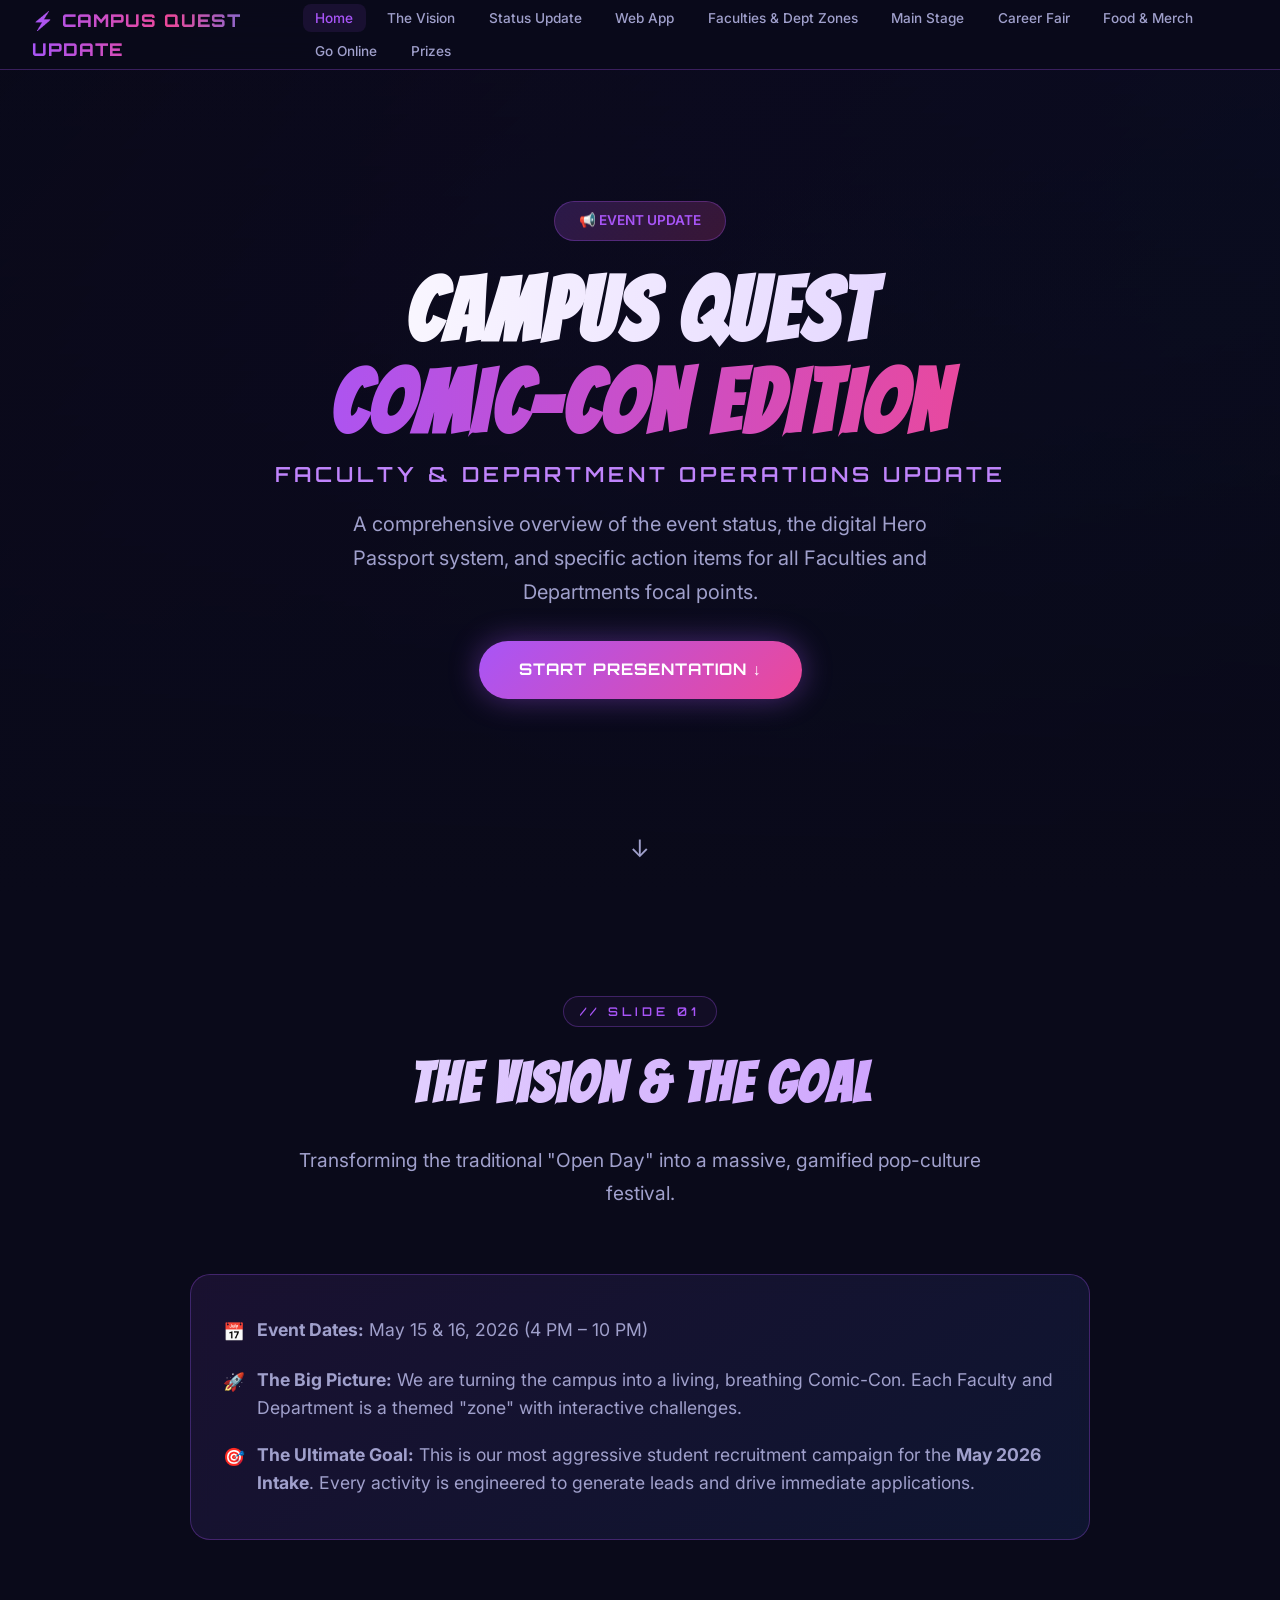
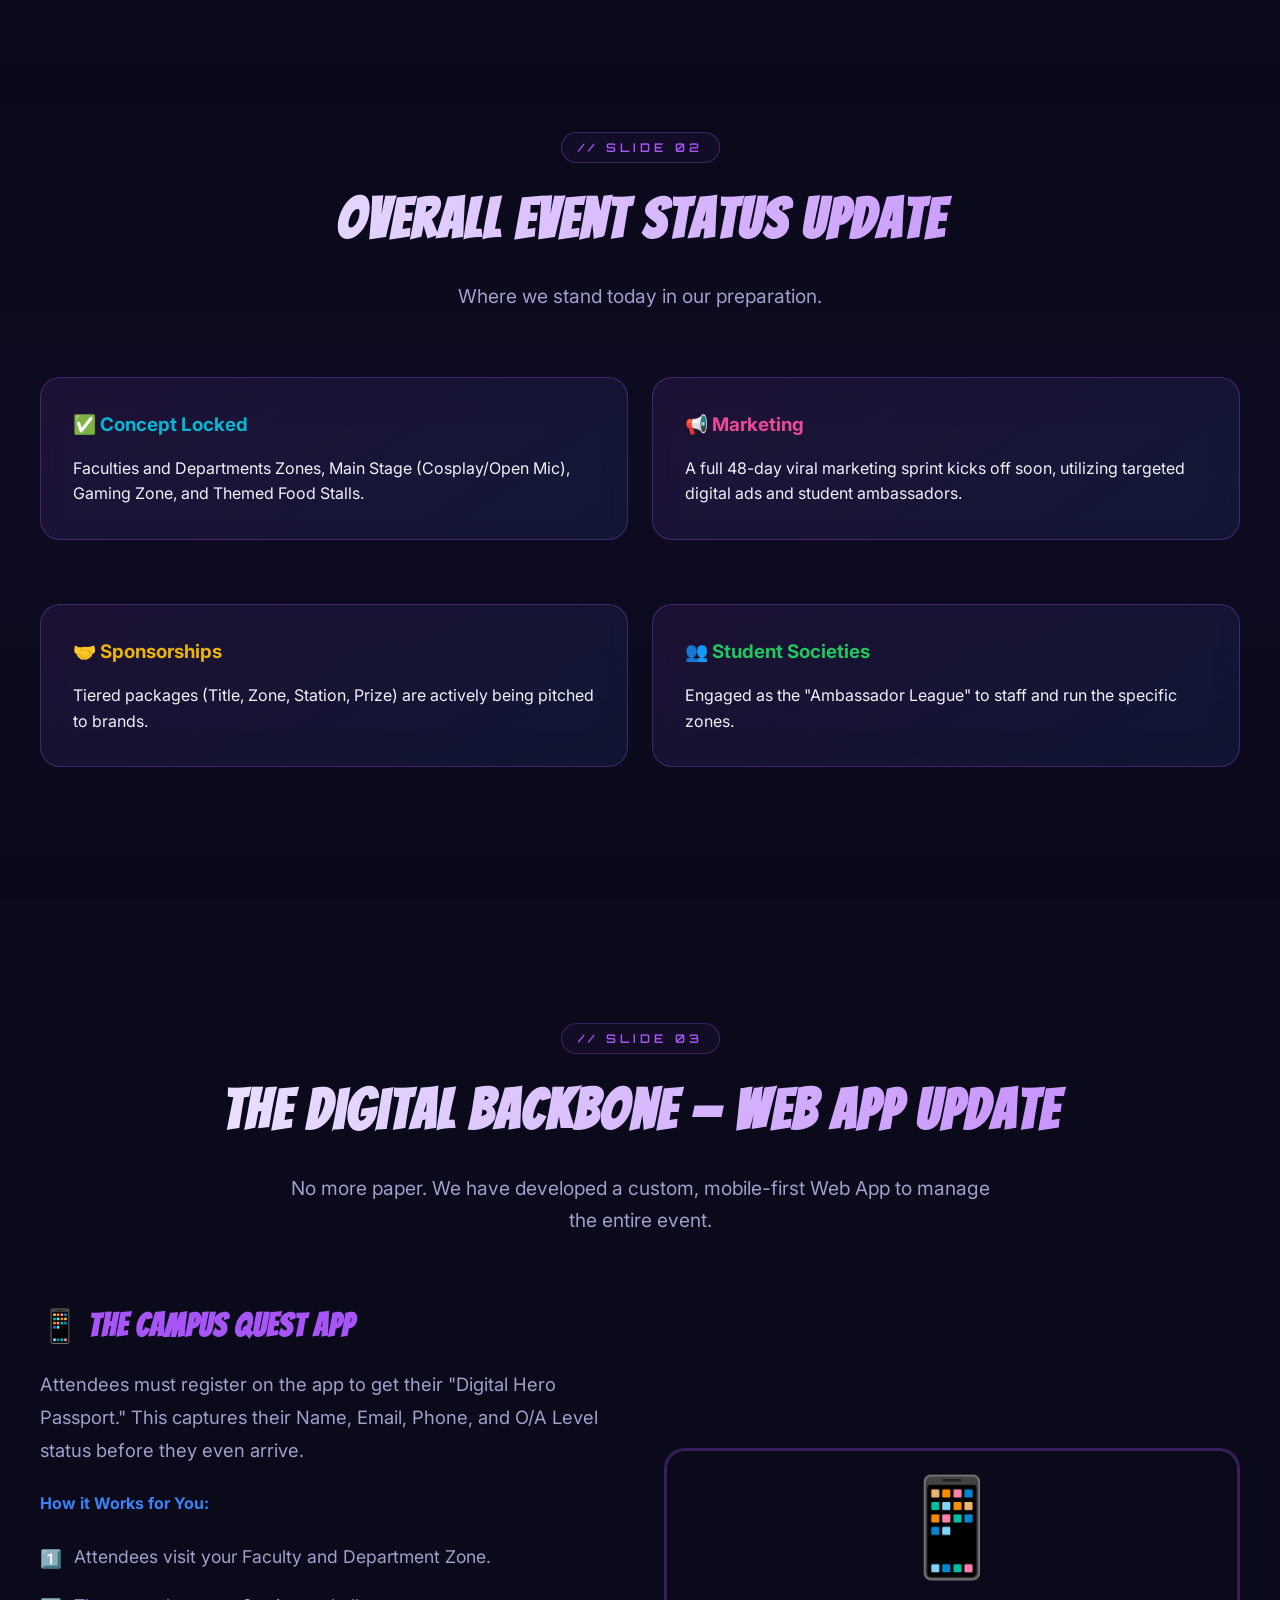
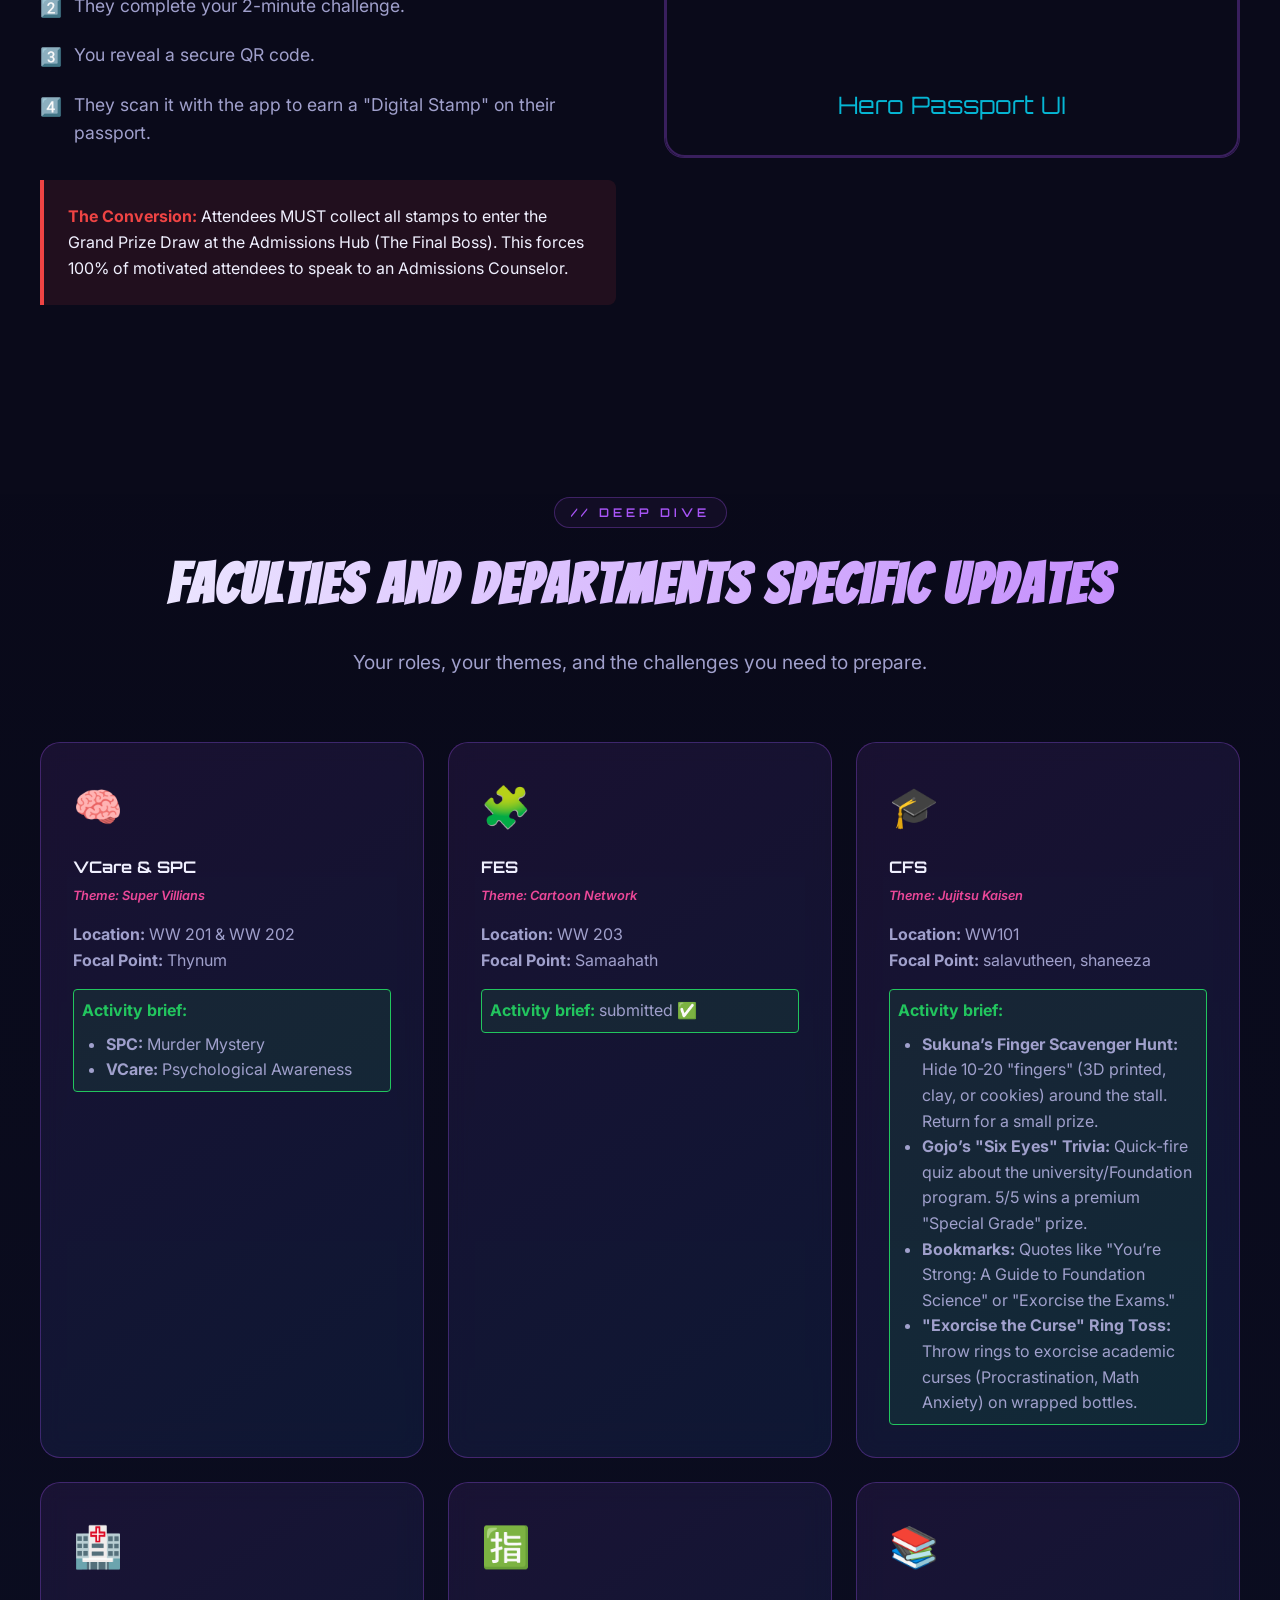
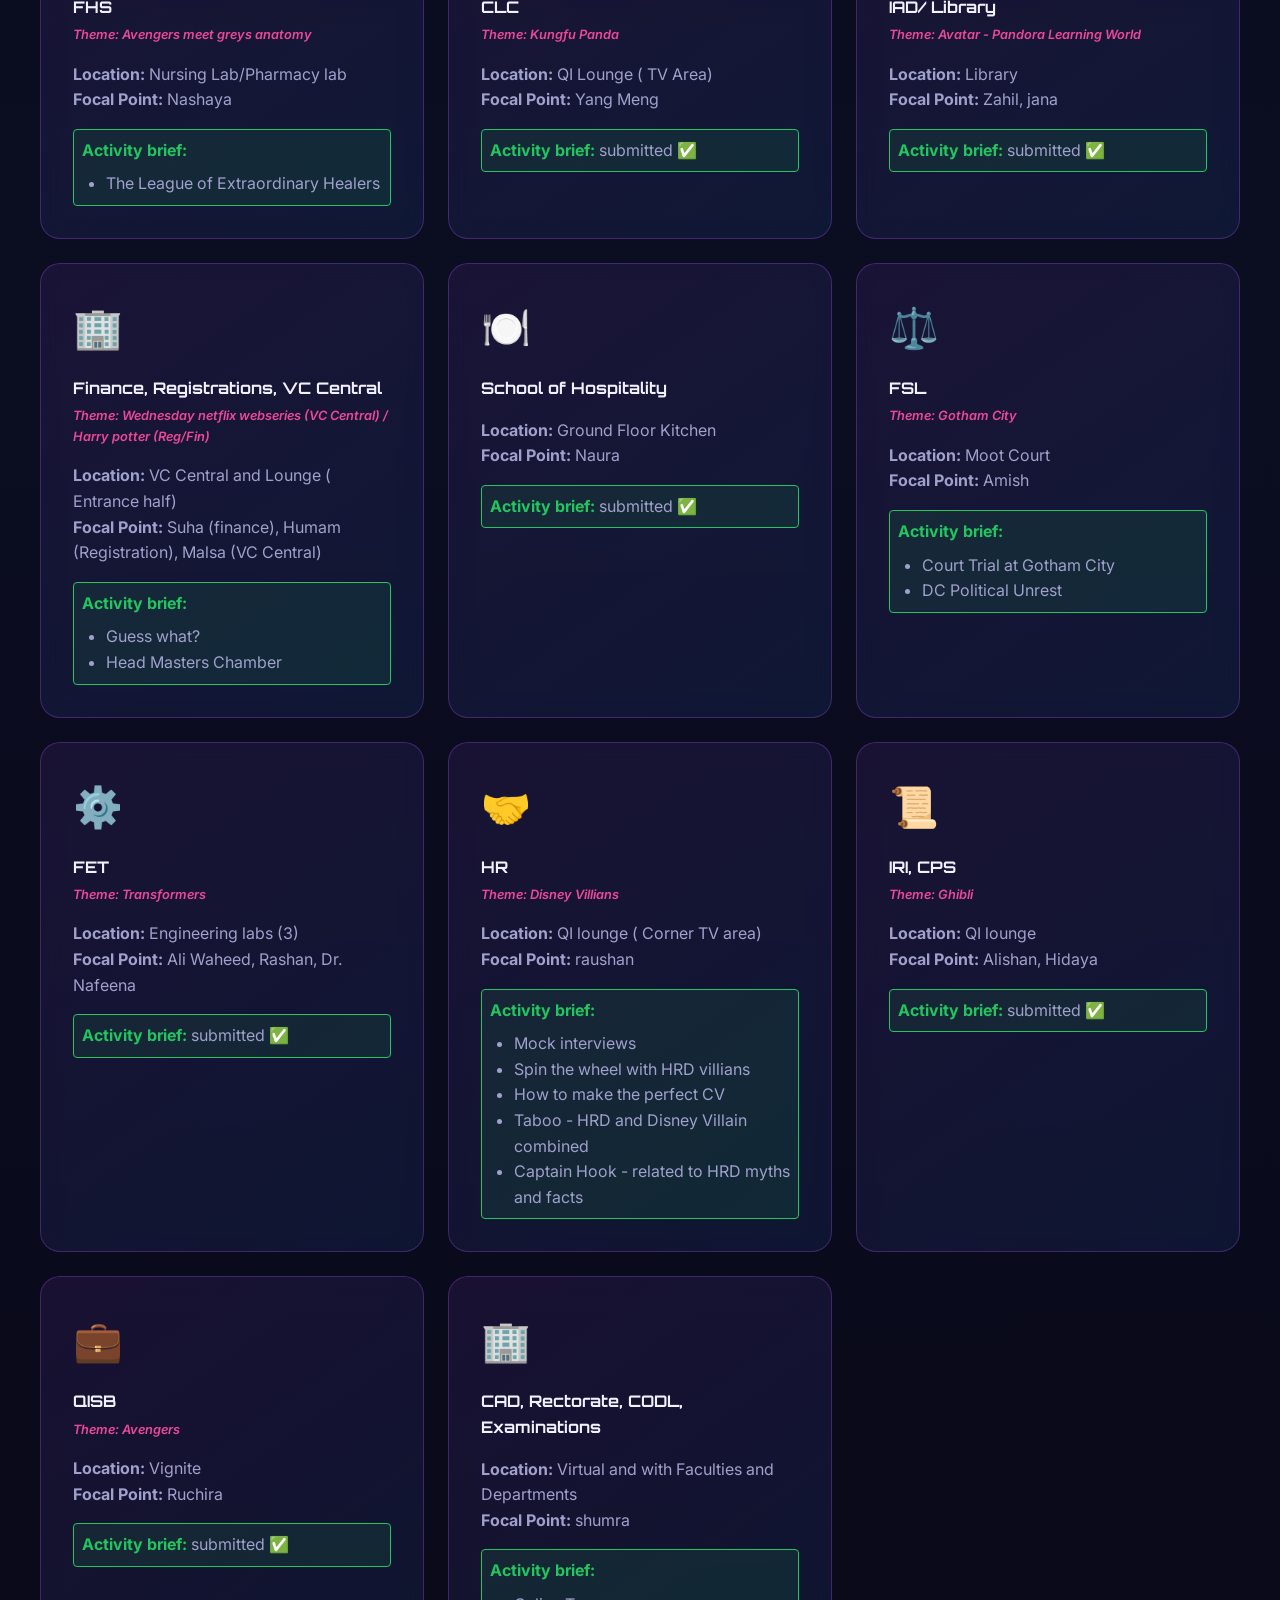
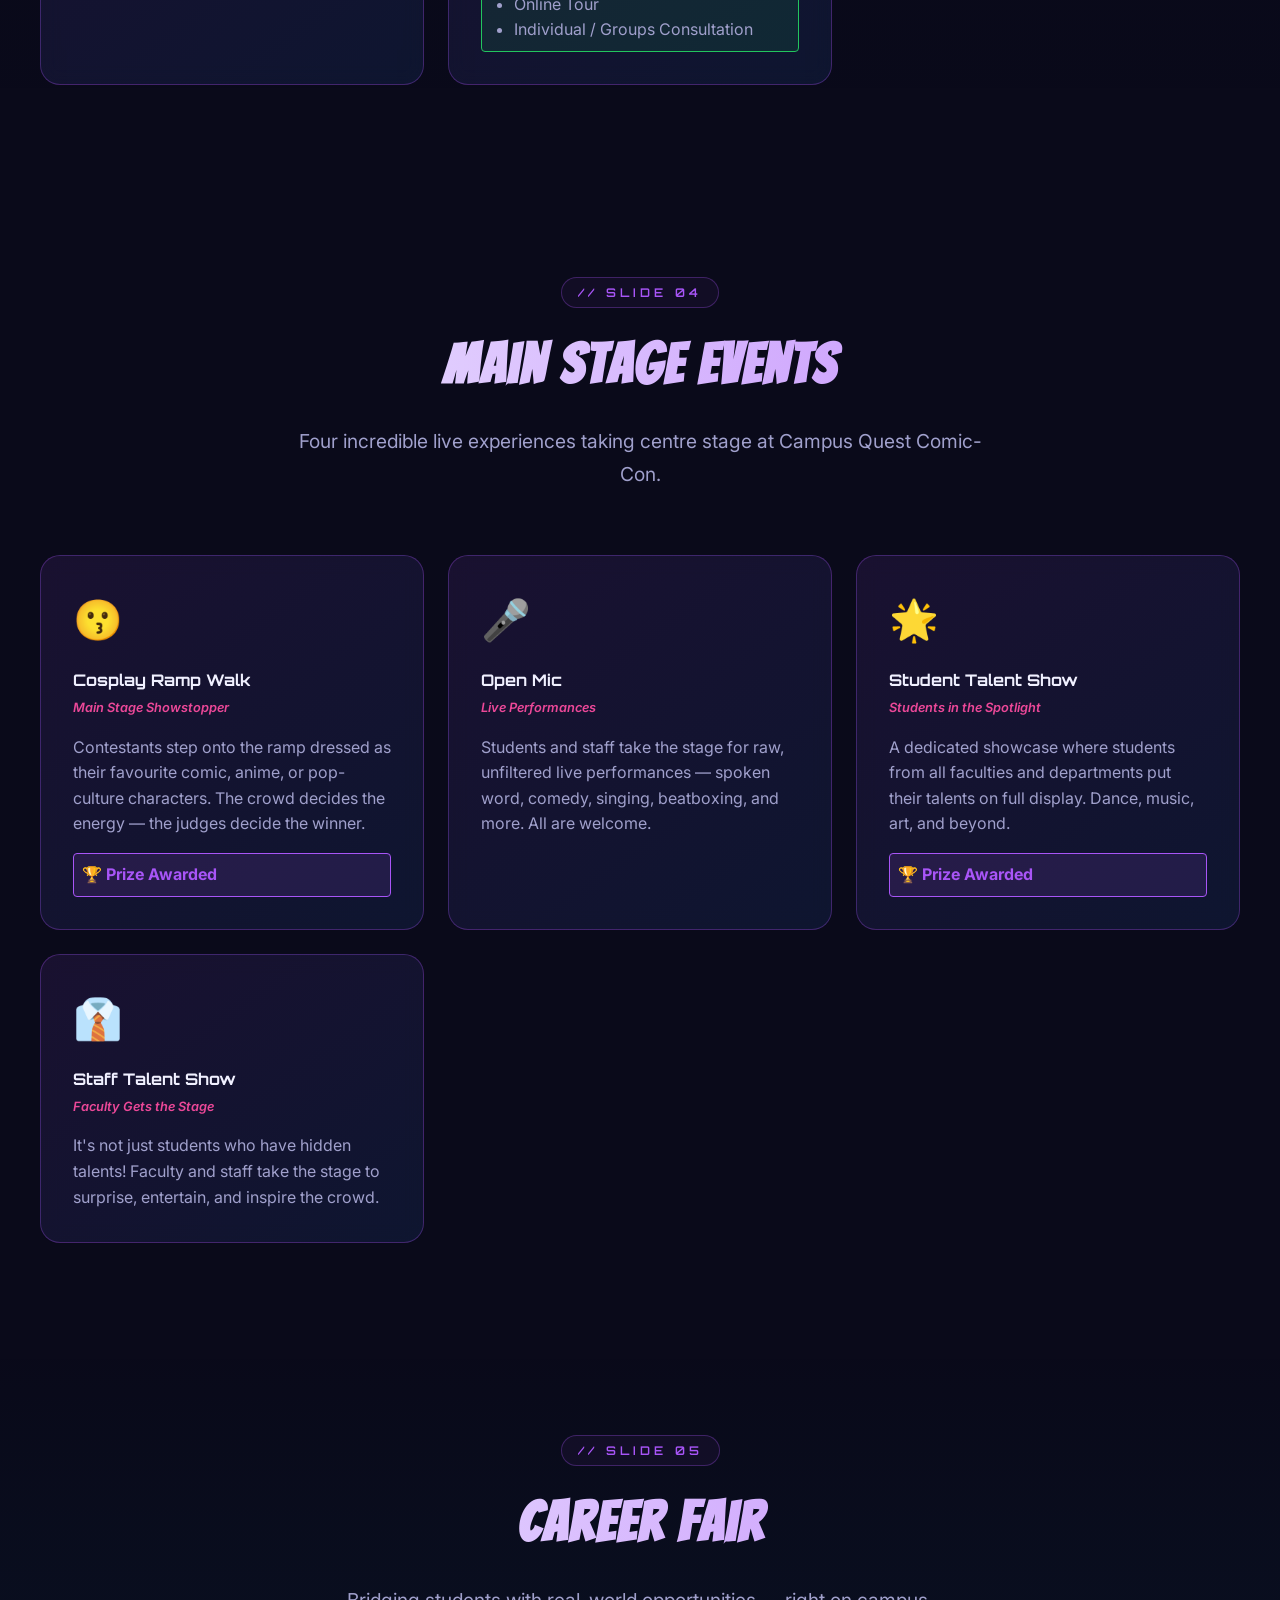
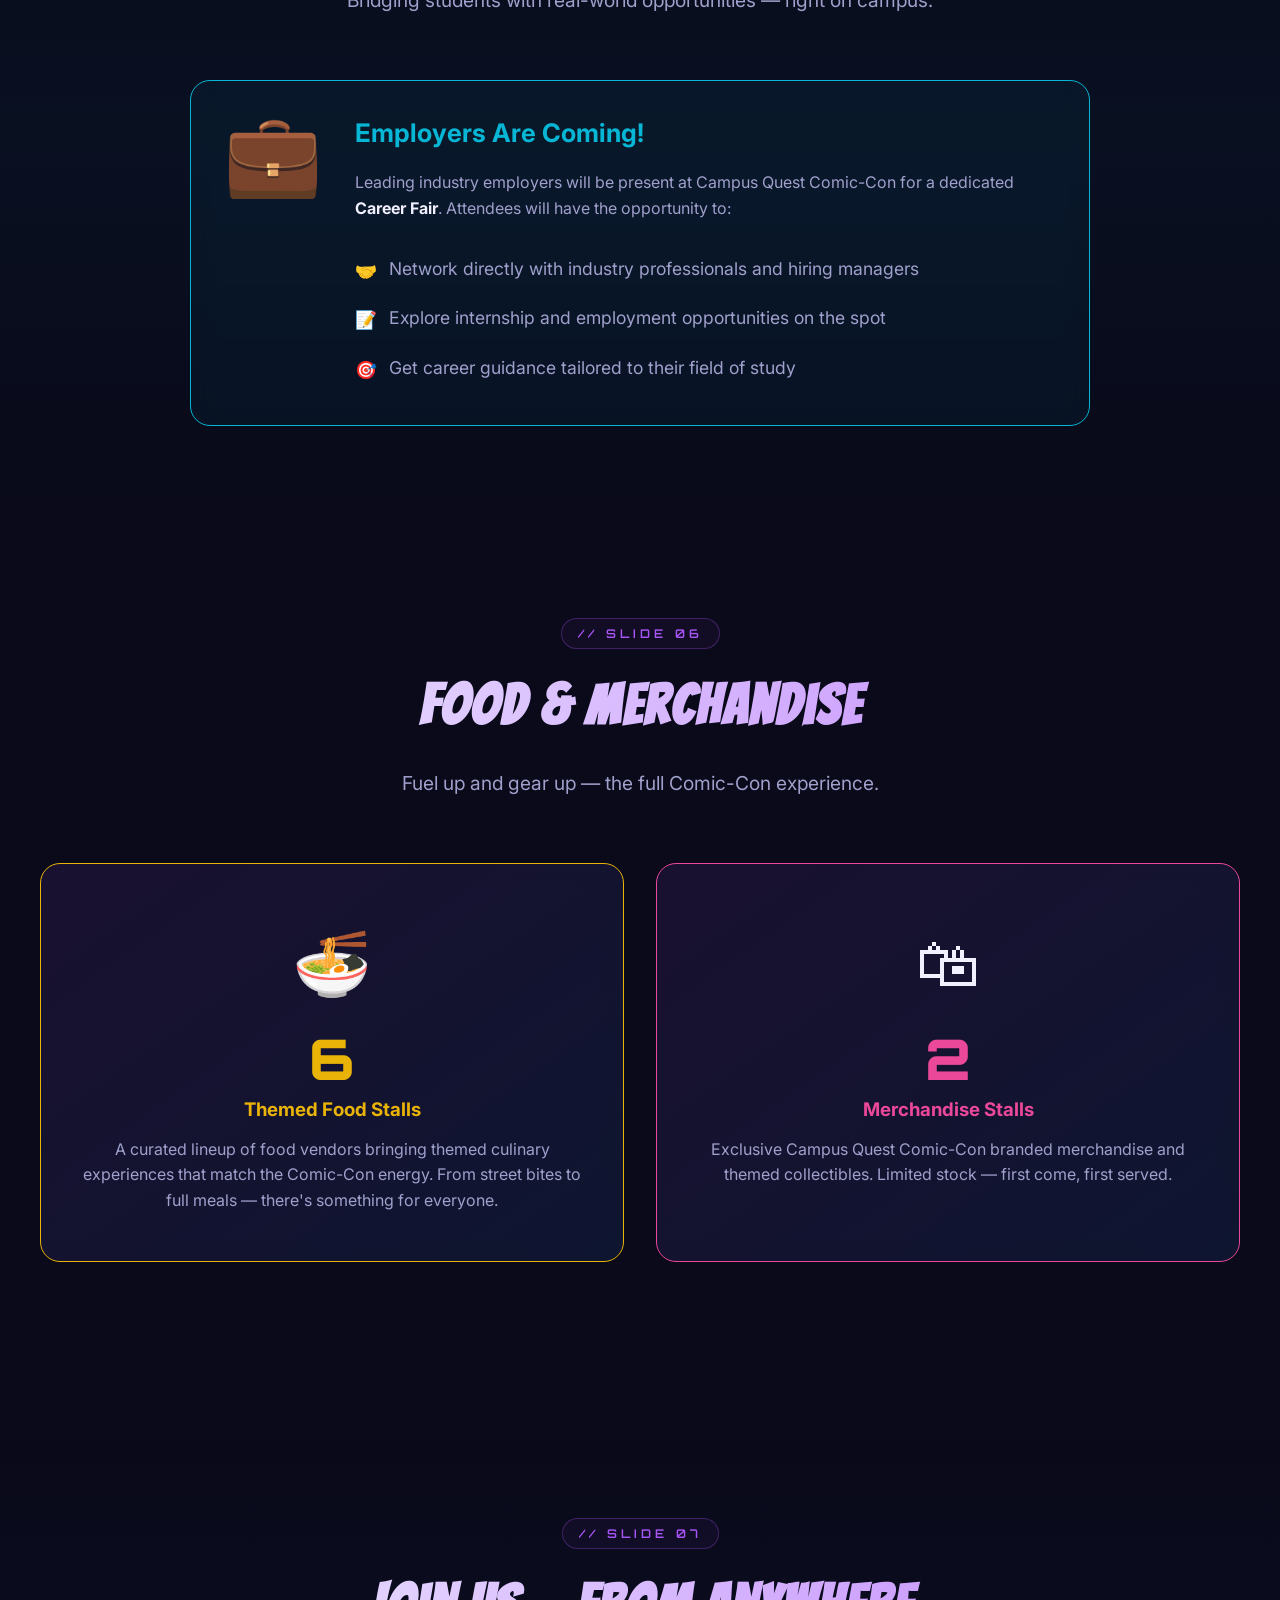
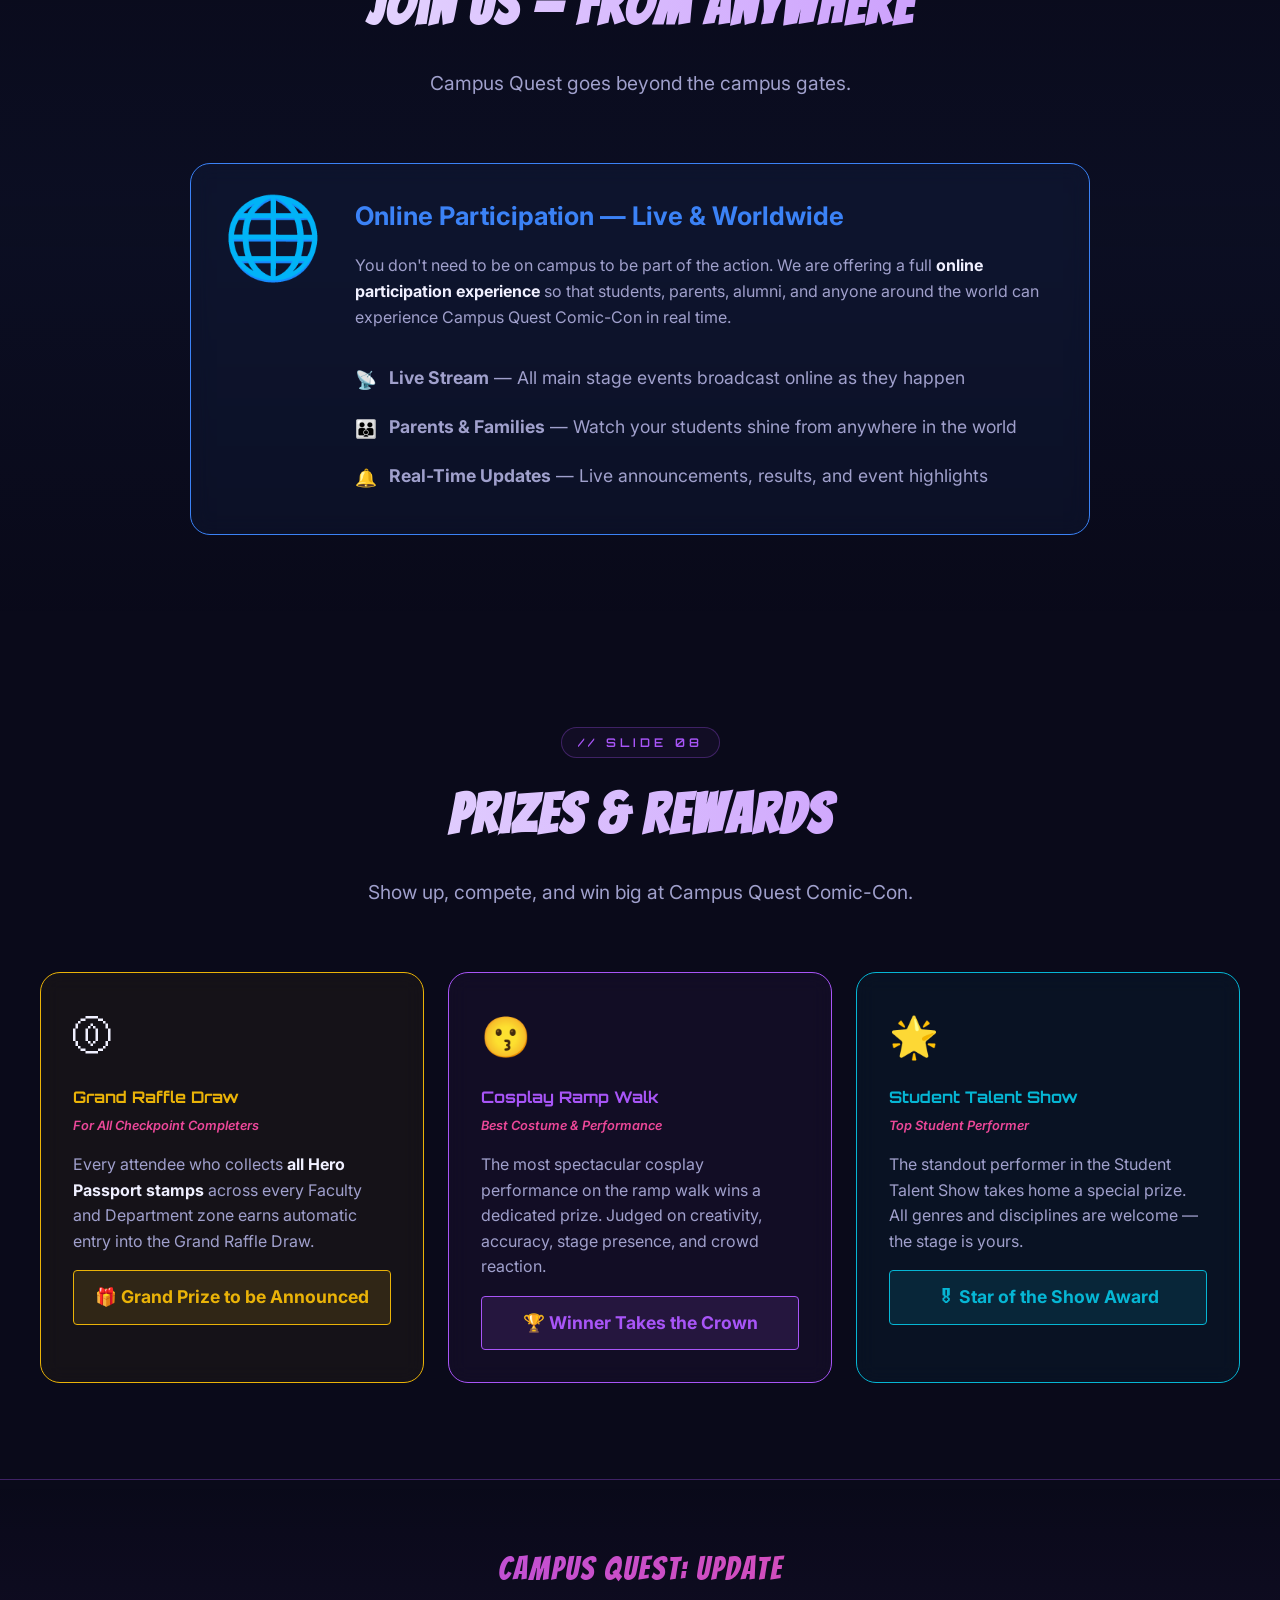
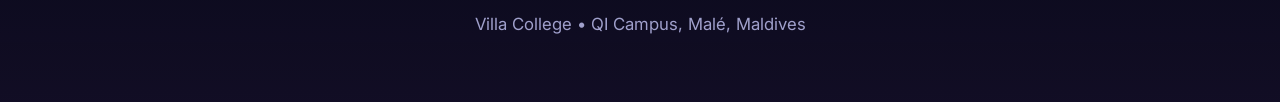
==== focal_points.html @ d0672b6a "style: remove 'Prospective Students' from online participation section" ====
<!DOCTYPE html>
<html lang="en">
<head>
    <meta charset="UTF-8">
    <meta name="viewport" content="width=device-width, initial-scale=1.0">
    <title>Campus Quest: Update</title>
    <meta name="description" content="Update for Campus Quest: Comic Con Edition">
    <link rel="stylesheet" href="styles.css">
</head>
<body>

<!-- Animated Background -->
<div class="bg-particles" id="bgParticles"></div>

<!-- Navigation -->
<nav class="navbar" id="navbar">
    <div class="nav-logo">⚡ CAMPUS QUEST UPDATE</div>
    <ul class="nav-links" id="navLinks">
        <li><a href="#hero" class="active">Home</a></li>
        <li><a href="#vision">The Vision</a></li>
        <li><a href="#status">Status Update</a></li>
        <li><a href="#webapp">Web App</a></li>
        <li><a href="#faculties">Faculties &amp; Dept Zones</a></li>
        <li><a href="#events">Main Stage</a></li>
        <li><a href="#careerfair">Career Fair</a></li>
        <li><a href="#vendors">Food &amp; Merch</a></li>
        <li><a href="#online">Go Online</a></li>
        <li><a href="#prizes">Prizes</a></li>
    </ul>
    <div class="hamburger" id="hamburger" onclick="toggleMenu()">
        <span></span><span></span><span></span>
    </div>
</nav>

<!-- HERO SECTION -->
<section class="hero" id="hero">
    <div class="hero-bg">
        <div style="width:100%;height:100%;background:linear-gradient(135deg, rgba(10,10,26,0.9), rgba(10,10,26,0.6));"></div>
    </div>
    <div class="hero-content">
        <div class="hero-badge">📢 EVENT UPDATE</div>
        <h1 class="hero-title">
            <span class="line1">CAMPUS QUEST</span>
            <span class="line2 glitch" data-text="COMIC-CON EDITION">COMIC-CON EDITION</span>
        </h1>
        <p class="hero-subtitle animate-text-1">Faculty & Department Operations Update</p>
        <p class="hero-desc animate-text-2">A comprehensive overview of the event status, the digital Hero Passport system, and specific action items for all Faculties and Departments focal points.</p>
        <a href="#vision" class="hero-cta">START PRESENTATION ↓</a>
    </div>
    <div class="scroll-indicator">↓</div>
</section>

<!-- THE VISION -->
<section class="section" id="vision">
    <div class="container">
        <div class="section-header reveal">
            <span class="section-tag">// SLIDE 01</span>
            <h2 class="section-title">The Vision & The Goal</h2>
            <p class="section-desc">Transforming the traditional "Open Day" into a massive, gamified pop-culture festival.</p>
        </div>

        <div class="glass-card reveal" style="max-width: 900px; margin: 0 auto;">
            <ul class="highlight-list" style="margin-top: 0;">
                <li><span class="icon">📅</span> <span><strong>Event Dates:</strong> May 15 & 16, 2026 (4 PM – 10 PM)</span></li>
                <li><span class="icon">🚀</span> <span><strong>The Big Picture:</strong> We are turning the campus into a living, breathing Comic-Con. Each Faculty and Department is a themed "zone" with interactive challenges.</span></li>
                <li><span class="icon">🎯</span> <span><strong>The Ultimate Goal:</strong> This is our most aggressive student recruitment campaign for the <strong>May 2026 Intake</strong>. Every activity is engineered to generate leads and drive immediate applications.</span></li>
            </ul>
        </div>
    </div>
</section>

<!-- STATUS UPDATE -->
<section class="section" id="status" style="background: linear-gradient(180deg, transparent, rgba(168,85,247,0.03), transparent);">
    <div class="container">
        <div class="section-header reveal">
            <span class="section-tag">// SLIDE 02</span>
            <h2 class="section-title">Overall Event Status Update</h2>
            <p class="section-desc">Where we stand today in our preparation.</p>
        </div>

        <div class="stats-row" style="margin-top: 2rem;">
            <div class="stat-card glass-card reveal reveal-delay-1" style="flex: 1; text-align: left; padding: 2rem;">
                <h3 style="color: var(--neon-cyan); margin-bottom: 1rem;">✅ Concept Locked</h3>
                <p>Faculties and Departments Zones, Main Stage (Cosplay/Open Mic), Gaming Zone, and Themed Food Stalls.</p>
            </div>
            <div class="stat-card glass-card reveal reveal-delay-2" style="flex: 1; text-align: left; padding: 2rem;">
                <h3 style="color: var(--neon-pink); margin-bottom: 1rem;">📢 Marketing</h3>
                <p>A full 48-day viral marketing sprint kicks off soon, utilizing targeted digital ads and student ambassadors.</p>
            </div>
        </div>
        <div class="stats-row" style="margin-top: 2rem;">
            <div class="stat-card glass-card reveal reveal-delay-3" style="flex: 1; text-align: left; padding: 2rem;">
                <h3 style="color: var(--neon-yellow); margin-bottom: 1rem;">🤝 Sponsorships</h3>
                <p>Tiered packages (Title, Zone, Station, Prize) are actively being pitched to brands.</p>
            </div>
            <div class="stat-card glass-card reveal reveal-delay-4" style="flex: 1; text-align: left; padding: 2rem;">
                <h3 style="color: var(--neon-green); margin-bottom: 1rem;">👥 Student Societies</h3>
                <p>Engaged as the "Ambassador League" to staff and run the specific zones.</p>
            </div>
        </div>
    </div>
</section>

<!-- WEB APP -->
<section class="section" id="webapp">
    <div class="container">
        <div class="section-header reveal">
            <span class="section-tag">// SLIDE 03</span>
            <h2 class="section-title">The Digital Backbone — Web App Update</h2>
            <p class="section-desc">No more paper. We have developed a custom, mobile-first Web App to manage the entire event.</p>
        </div>

        <div class="what-is-grid reveal">
            <div class="what-is-text">
                <h3>📱 The Campus Quest App</h3>
                <p>Attendees must register on the app to get their "Digital Hero Passport." This captures their Name, Email, Phone, and O/A Level status before they even arrive.</p>
                <h4 style="margin-top: 1.5rem; margin-bottom: 1rem; color: var(--neon-blue);">How it Works for You:</h4>
                <ul class="highlight-list">
                    <li><span class="icon">1️⃣</span> <span>Attendees visit your Faculty and Department Zone.</span></li>
                    <li><span class="icon">2️⃣</span> <span>They complete your 2-minute challenge.</span></li>
                    <li><span class="icon">3️⃣</span> <span>You reveal a secure QR code.</span></li>
                    <li><span class="icon">4️⃣</span> <span>They scan it with the app to earn a "Digital Stamp" on their passport.</span></li>
                </ul>
                <div style="margin-top: 1.5rem; padding: 1.5rem; background: rgba(239,68,68,0.1); border-left: 4px solid #ef4444; border-radius: 0 8px 8px 0;">
                    <strong style="color: #ef4444;">The Conversion:</strong> Attendees MUST collect all stamps to enter the Grand Prize Draw at the Admissions Hub (The Final Boss). This forces 100% of motivated attendees to speak to an Admissions Counselor.
                </div>
            </div>
            <div class="what-is-image" style="background: rgba(10,10,26,0.5); display: flex; align-items: center; justify-content: center; border-radius: 20px; border: 1px solid var(--glass-border);">
                <div style="font-size: 6rem; text-align: center;">
                    📱<br><span style="font-size: 1.5rem; color: var(--neon-cyan); font-family: 'Orbitron', sans-serif;">Hero Passport UI</span>
                </div>
            </div>
        </div>
    </div>
</section>

<!-- FACULTY ZONES -->
<section class="section" id="faculties" style="background: linear-gradient(180deg, transparent, rgba(59,130,246,0.03), transparent);">
    <div class="container">
        <div class="section-header reveal">
            <span class="section-tag">// DEEP DIVE</span>
            <h2 class="section-title">Faculties and Departments Specific Updates</h2>
            <p class="section-desc">Your roles, your themes, and the challenges you need to prepare.</p>
        </div>

        <div class="factions-grid">
            <!-- VCare & SPC -->
            <div class="glass-card faction-card reveal">
                <span class="faction-icon">🧠</span>
                <h3>VCare &amp; SPC</h3>
                <div class="faction-theme">Theme: Super Villians</div>
                <div style="margin-top: 1rem; color: var(--text-secondary);">
                    <strong>Location:</strong> WW 201 &amp; WW 202<br>
                    <strong>Focal Point:</strong> Thynum
                </div>
                <div style="margin-top: 1rem; padding: 0.5rem; background: rgba(34,197,94,0.1); border: 1px solid #22c55e; border-radius: 4px;">
                    <strong style="color: #22c55e;">Activity brief:</strong> <div style="margin-top: 0.5rem; color: var(--text-secondary);"><ul style="margin-bottom: 0; padding-left: 1.5rem;"><li><strong>SPC:</strong> Murder Mystery</li><li><strong>VCare:</strong> Psychological Awareness</li></ul></div>
                </div>
            </div>

            <!-- FES -->
            <div class="glass-card faction-card reveal">
                <span class="faction-icon">🧩</span>
                <h3>FES</h3>
                <div class="faction-theme">Theme: Cartoon Network</div>
                <div style="margin-top: 1rem; color: var(--text-secondary);">
                    <strong>Location:</strong> WW 203<br>
                    <strong>Focal Point:</strong> Samaahath
                </div>
                <div style="margin-top: 1rem; padding: 0.5rem; background: rgba(34,197,94,0.1); border: 1px solid #22c55e; border-radius: 4px;">
                    <strong style="color: #22c55e;">Activity brief:</strong> <span style="color: var(--text-secondary);">submitted ✅</span>
                </div>
            </div>

            <!-- CFS -->
            <div class="glass-card faction-card reveal">
                <span class="faction-icon">🎓</span>
                <h3>CFS</h3>
                <div class="faction-theme">Theme: Jujitsu Kaisen</div>
                <div style="margin-top: 1rem; color: var(--text-secondary);">
                    <strong>Location:</strong> WW101<br>
                    <strong>Focal Point:</strong> salavutheen, shaneeza
                </div>
                <div style="margin-top: 1rem; padding: 0.5rem; background: rgba(34,197,94,0.1); border: 1px solid #22c55e; border-radius: 4px;">
                    <strong style="color: #22c55e;">Activity brief:</strong> <div style="margin-top: 0.5rem; color: var(--text-secondary);"><ul style="margin-bottom: 0; padding-left: 1.5rem;"><li><strong>Sukuna’s Finger Scavenger Hunt:</strong> Hide 10-20 "fingers" (3D printed, clay, or cookies) around the stall. Return for a small prize.</li><li><strong>Gojo’s "Six Eyes" Trivia:</strong> Quick-fire quiz about the university/Foundation program. 5/5 wins a premium "Special Grade" prize.</li><li><strong>Bookmarks:</strong> Quotes like "You’re Strong: A Guide to Foundation Science" or "Exorcise the Exams."</li><li><strong>"Exorcise the Curse" Ring Toss:</strong> Throw rings to exorcise academic curses (Procrastination, Math Anxiety) on wrapped bottles.</li></ul></div>
                </div>
            </div>

            <!-- FHS -->
            <div class="glass-card faction-card reveal">
                <span class="faction-icon">🏥</span>
                <h3>FHS</h3>
                <div class="faction-theme">Theme: Avengers meet greys anatomy</div>
                <div style="margin-top: 1rem; color: var(--text-secondary);">
                    <strong>Location:</strong> Nursing Lab/Pharmacy lab<br>
                    <strong>Focal Point:</strong> Nashaya
                </div>
                <div style="margin-top: 1rem; padding: 0.5rem; background: rgba(34,197,94,0.1); border: 1px solid #22c55e; border-radius: 4px;">
                    <strong style="color: #22c55e;">Activity brief:</strong> <div style="margin-top: 0.5rem; color: var(--text-secondary);"><ul style="margin-bottom: 0; padding-left: 1.5rem;"><li>The League of Extraordinary Healers</li></ul></div>
                </div>
            </div>

            <!-- CLC -->
            <div class="glass-card faction-card reveal">
                <span class="faction-icon">🈯</span>
                <h3>CLC</h3>
                <div class="faction-theme">Theme: Kungfu Panda</div>
                <div style="margin-top: 1rem; color: var(--text-secondary);">
                    <strong>Location:</strong> QI Lounge ( TV Area)<br>
                    <strong>Focal Point:</strong> Yang Meng
                </div>
                <div style="margin-top: 1rem; padding: 0.5rem; background: rgba(34,197,94,0.1); border: 1px solid #22c55e; border-radius: 4px;">
                    <strong style="color: #22c55e;">Activity brief:</strong> <span style="color: var(--text-secondary);">submitted ✅</span>
                </div>
            </div>

            <!-- IAD/ Library -->
            <div class="glass-card faction-card reveal">
                <span class="faction-icon">📚</span>
                <h3>IAD/ Library</h3>
                <div class="faction-theme">Theme: Avatar - Pandora Learning World</div>
                <div style="margin-top: 1rem; color: var(--text-secondary);">
                    <strong>Location:</strong> Library<br>
                    <strong>Focal Point:</strong> Zahil, jana
                </div>
                <div style="margin-top: 1rem; padding: 0.5rem; background: rgba(34,197,94,0.1); border: 1px solid #22c55e; border-radius: 4px;">
                    <strong style="color: #22c55e;">Activity brief:</strong> <span style="color: var(--text-secondary);">submitted ✅</span>
                </div>
            </div>

            <!-- Finance, Registrations, VC Central -->
            <div class="glass-card faction-card reveal">
                <span class="faction-icon">🏢</span>
                <h3>Finance, Registrations, VC Central</h3>
                <div class="faction-theme">Theme: Wednesday netflix webseries (VC Central) / Harry potter (Reg/Fin)</div>
                <div style="margin-top: 1rem; color: var(--text-secondary);">
                    <strong>Location:</strong> VC Central and Lounge ( Entrance half)<br>
                    <strong>Focal Point:</strong> Suha (finance), Humam (Registration), Malsa (VC Central)
                </div>
                <div style="margin-top: 1rem; padding: 0.5rem; background: rgba(34,197,94,0.1); border: 1px solid #22c55e; border-radius: 4px;">
                    <strong style="color: #22c55e;">Activity brief:</strong> <div style="margin-top: 0.5rem; color: var(--text-secondary);"><ul style="margin-bottom: 0; padding-left: 1.5rem;"><li>Guess what?</li><li>Head Masters Chamber</li></ul></div>
                </div>
            </div>

            <!-- School of Hospitality -->
            <div class="glass-card faction-card reveal">
                <span class="faction-icon">🍽️</span>
                <h3>School of Hospitality</h3>
                <div style="margin-top: 1rem; color: var(--text-secondary);">
                    <strong>Location:</strong> Ground Floor Kitchen<br>
                    <strong>Focal Point:</strong> Naura
                </div>
                <div style="margin-top: 1rem; padding: 0.5rem; background: rgba(34,197,94,0.1); border: 1px solid #22c55e; border-radius: 4px;">
                    <strong style="color: #22c55e;">Activity brief:</strong> <span style="color: var(--text-secondary);">submitted ✅</span>
                </div>
            </div>

            <!-- FSL -->
            <div class="glass-card faction-card reveal">
                <span class="faction-icon">⚖️</span>
                <h3>FSL</h3>
                <div class="faction-theme">Theme: Gotham City</div>
                <div style="margin-top: 1rem; color: var(--text-secondary);">
                    <strong>Location:</strong> Moot Court<br>
                    <strong>Focal Point:</strong> Amish
                </div>
                <div style="margin-top: 1rem; padding: 0.5rem; background: rgba(34,197,94,0.1); border: 1px solid #22c55e; border-radius: 4px;">
                    <strong style="color: #22c55e;">Activity brief:</strong> <div style="margin-top: 0.5rem; color: var(--text-secondary);"><ul style="margin-bottom: 0; padding-left: 1.5rem;"><li>Court Trial at Gotham City</li><li>DC Political Unrest</li></ul></div>
                </div>
            </div>

            <!-- FET -->
            <div class="glass-card faction-card reveal">
                <span class="faction-icon">⚙️</span>
                <h3>FET</h3>
                <div class="faction-theme">Theme: Transformers</div>
                <div style="margin-top: 1rem; color: var(--text-secondary);">
                    <strong>Location:</strong> Engineering labs (3)<br>
                    <strong>Focal Point:</strong> Ali Waheed, Rashan, Dr. Nafeena
                </div>
                <div style="margin-top: 1rem; padding: 0.5rem; background: rgba(34,197,94,0.1); border: 1px solid #22c55e; border-radius: 4px;">
                    <strong style="color: #22c55e;">Activity brief:</strong> <span style="color: var(--text-secondary);">submitted ✅</span>
                </div>
            </div>

            <!-- HR -->
            <div class="glass-card faction-card reveal">
                <span class="faction-icon">🤝</span>
                <h3>HR</h3>
                <div class="faction-theme">Theme: Disney Villians</div>
                <div style="margin-top: 1rem; color: var(--text-secondary);">
                    <strong>Location:</strong> QI lounge ( Corner TV area)<br>
                    <strong>Focal Point:</strong> raushan
                </div>
                <div style="margin-top: 1rem; padding: 0.5rem; background: rgba(34,197,94,0.1); border: 1px solid #22c55e; border-radius: 4px;">
                    <strong style="color: #22c55e;">Activity brief:</strong> <div style="margin-top: 0.5rem; color: var(--text-secondary);"><ul style="margin-bottom: 0; padding-left: 1.5rem;"><li>Mock interviews</li><li>Spin the wheel with HRD villians</li><li>How to make the perfect CV</li><li>Taboo - HRD and Disney Villain combined</li><li>Captain Hook - related to HRD myths and facts</li></ul></div>
                </div>
            </div>

            <!-- IRI, CPS -->
            <div class="glass-card faction-card reveal">
                <span class="faction-icon">📜</span>
                <h3>IRI, CPS</h3>
                <div class="faction-theme">Theme: Ghibli</div>
                <div style="margin-top: 1rem; color: var(--text-secondary);">
                    <strong>Location:</strong> QI lounge<br>
                    <strong>Focal Point:</strong> Alishan, Hidaya
                </div>
                <div style="margin-top: 1rem; padding: 0.5rem; background: rgba(34,197,94,0.1); border: 1px solid #22c55e; border-radius: 4px;">
                    <strong style="color: #22c55e;">Activity brief:</strong> <span style="color: var(--text-secondary);">submitted ✅</span>
                </div>
            </div>

            <!-- QISB -->
            <div class="glass-card faction-card reveal">
                <span class="faction-icon">💼</span>
                <h3>QISB</h3>
                <div class="faction-theme">Theme: Avengers</div>
                <div style="margin-top: 1rem; color: var(--text-secondary);">
                    <strong>Location:</strong> Vignite<br>
                    <strong>Focal Point:</strong> Ruchira
                </div>
                <div style="margin-top: 1rem; padding: 0.5rem; background: rgba(34,197,94,0.1); border: 1px solid #22c55e; border-radius: 4px;">
                    <strong style="color: #22c55e;">Activity brief:</strong> <span style="color: var(--text-secondary);">submitted ✅</span>
                </div>
            </div>

            <!-- CAD, Rectorate, CODL, Examinations -->
            <div class="glass-card faction-card reveal">
                <span class="faction-icon">🏢</span>
                <h3>CAD, Rectorate, CODL, Examinations</h3>
                <div style="margin-top: 1rem; color: var(--text-secondary);">
                    <strong>Location:</strong> Virtual and with Faculties and Departments<br>
                    <strong>Focal Point:</strong> shumra
                </div>
                <div style="margin-top: 1rem; padding: 0.5rem; background: rgba(34,197,94,0.1); border: 1px solid #22c55e; border-radius: 4px;">
                    <strong style="color: #22c55e;">Activity brief:</strong> <div style="margin-top: 0.5rem; color: var(--text-secondary);"><ul style="margin-bottom: 0; padding-left: 1.5rem;"><li>Online Tour</li><li>Individual / Groups Consultation</li></ul></div>
                </div>
            </div>
        </div>
    </div>
</section>


<!-- MAIN STAGE EVENTS -->
<section class="section" id="events">
    <div class="container">
        <div class="section-header reveal">
            <span class="section-tag">// SLIDE 04</span>
            <h2 class="section-title">Main Stage Events</h2>
            <p class="section-desc">Four incredible live experiences taking centre stage at Campus Quest Comic-Con.</p>
        </div>

        <div class="factions-grid">
            <!-- Cosplay Ramp Walk -->
            <div class="glass-card faction-card reveal">
                <span class="faction-icon">&#128535;</span>
                <h3>Cosplay Ramp Walk</h3>
                <div class="faction-theme">Main Stage Showstopper</div>
                <div style="margin-top: 1rem; color: var(--text-secondary);">
                    Contestants step onto the ramp dressed as their favourite comic, anime, or pop-culture characters. The crowd decides the energy &mdash; the judges decide the winner.
                </div>
                <div style="margin-top: 1rem; padding: 0.5rem; background: rgba(168,85,247,0.12); border: 1px solid var(--neon-purple); border-radius: 4px;">
                    <strong style="color: var(--neon-purple);">&#127942; Prize Awarded</strong>
                </div>
            </div>

            <!-- Open Mic -->
            <div class="glass-card faction-card reveal">
                <span class="faction-icon">&#127908;</span>
                <h3>Open Mic</h3>
                <div class="faction-theme">Live Performances</div>
                <div style="margin-top: 1rem; color: var(--text-secondary);">
                    Students and staff take the stage for raw, unfiltered live performances &mdash; spoken word, comedy, singing, beatboxing, and more. All are welcome.
                </div>
            </div>

            <!-- Student Talent Show -->
            <div class="glass-card faction-card reveal">
                <span class="faction-icon">&#127775;</span>
                <h3>Student Talent Show</h3>
                <div class="faction-theme">Students in the Spotlight</div>
                <div style="margin-top: 1rem; color: var(--text-secondary);">
                    A dedicated showcase where students from all faculties and departments put their talents on full display. Dance, music, art, and beyond.
                </div>
                <div style="margin-top: 1rem; padding: 0.5rem; background: rgba(168,85,247,0.12); border: 1px solid var(--neon-purple); border-radius: 4px;">
                    <strong style="color: var(--neon-purple);">&#127942; Prize Awarded</strong>
                </div>
            </div>

            <!-- Staff Talent Show -->
            <div class="glass-card faction-card reveal">
                <span class="faction-icon">&#128084;</span>
                <h3>Staff Talent Show</h3>
                <div class="faction-theme">Faculty Gets the Stage</div>
                <div style="margin-top: 1rem; color: var(--text-secondary);">
                    It's not just students who have hidden talents! Faculty and staff take the stage to surprise, entertain, and inspire the crowd.
                </div>
            </div>
        </div>
    </div>
</section>

<!-- CAREER FAIR -->
<section class="section" id="careerfair" style="background: linear-gradient(180deg, transparent, rgba(6,182,212,0.04), transparent);">
    <div class="container">
        <div class="section-header reveal">
            <span class="section-tag">// SLIDE 05</span>
            <h2 class="section-title">Career Fair</h2>
            <p class="section-desc">Bridging students with real-world opportunities &mdash; right on campus.</p>
        </div>

        <div class="glass-card reveal" style="max-width: 900px; margin: 0 auto; border: 1px solid var(--neon-cyan); background: rgba(6,182,212,0.05);">
            <div style="display: flex; align-items: flex-start; gap: 2rem; flex-wrap: wrap;">
                <div style="font-size: 5rem; line-height: 1;">&#128188;</div>
                <div style="flex: 1; min-width: 260px;">
                    <h3 style="color: var(--neon-cyan); margin-bottom: 1rem; font-size: 1.6rem;">Employers Are Coming!</h3>
                    <p style="color: var(--text-secondary); margin-bottom: 1.5rem;">Leading industry employers will be present at Campus Quest Comic-Con for a dedicated <strong style="color: var(--text-primary);">Career Fair</strong>. Attendees will have the opportunity to:</p>
                    <ul class="highlight-list" style="margin-top: 0;">
                        <li><span class="icon">&#129309;</span> <span>Network directly with industry professionals and hiring managers</span></li>
                        <li><span class="icon">&#128221;</span> <span>Explore internship and employment opportunities on the spot</span></li>
                        <li><span class="icon">&#127919;</span> <span>Get career guidance tailored to their field of study</span></li>
                    </ul>
                </div>
            </div>
        </div>
    </div>
</section>

<!-- FOOD & MERCHANDISE -->
<section class="section" id="vendors">
    <div class="container">
        <div class="section-header reveal">
            <span class="section-tag">// SLIDE 06</span>
            <h2 class="section-title">Food &amp; Merchandise</h2>
            <p class="section-desc">Fuel up and gear up &mdash; the full Comic-Con experience.</p>
        </div>

        <div class="stats-row" style="margin-top: 2rem; gap: 2rem;">
            <div class="glass-card reveal reveal-delay-1" style="flex: 1; text-align: center; padding: 3rem 2rem; border: 1px solid var(--neon-yellow);">
                <div style="font-size: 4rem; margin-bottom: 1rem;">&#127836;</div>
                <div style="font-size: 3.5rem; font-weight: 900; color: var(--neon-yellow); font-family: 'Orbitron', sans-serif; line-height: 1;">6</div>
                <h3 style="color: var(--neon-yellow); margin: 0.5rem 0;">Themed Food Stalls</h3>
                <p style="color: var(--text-secondary); margin-top: 0.75rem;">A curated lineup of food vendors bringing themed culinary experiences that match the Comic-Con energy. From street bites to full meals &mdash; there's something for everyone.</p>
            </div>

            <div class="glass-card reveal reveal-delay-2" style="flex: 1; text-align: center; padding: 3rem 2rem; border: 1px solid var(--neon-pink);">
                <div style="font-size: 4rem; margin-bottom: 1rem;">&#128717;</div>
                <div style="font-size: 3.5rem; font-weight: 900; color: var(--neon-pink); font-family: 'Orbitron', sans-serif; line-height: 1;">2</div>
                <h3 style="color: var(--neon-pink); margin: 0.5rem 0;">Merchandise Stalls</h3>
                <p style="color: var(--text-secondary); margin-top: 0.75rem;">Exclusive Campus Quest Comic-Con branded merchandise and themed collectibles. Limited stock &mdash; first come, first served.</p>
            </div>
        </div>
    </div>
</section>

<!-- ONLINE PARTICIPATION -->
<section class="section" id="online" style="background: linear-gradient(180deg, transparent, rgba(59,130,246,0.04), transparent);">
    <div class="container">
        <div class="section-header reveal">
            <span class="section-tag">// SLIDE 07</span>
            <h2 class="section-title">Join Us &mdash; From Anywhere</h2>
            <p class="section-desc">Campus Quest goes beyond the campus gates.</p>
        </div>

        <div class="glass-card reveal" style="max-width: 900px; margin: 0 auto; border: 1px solid var(--neon-blue); background: rgba(59,130,246,0.05);">
            <div style="display: flex; align-items: flex-start; gap: 2rem; flex-wrap: wrap;">
                <div style="font-size: 5rem; line-height: 1;">&#127760;</div>
                <div style="flex: 1; min-width: 260px;">
                    <h3 style="color: var(--neon-blue); margin-bottom: 1rem; font-size: 1.6rem;">Online Participation &mdash; Live &amp; Worldwide</h3>
                    <p style="color: var(--text-secondary); margin-bottom: 1.5rem;">You don't need to be on campus to be part of the action. We are offering a full <strong style="color: var(--text-primary);">online participation experience</strong> so that students, parents, alumni, and anyone around the world can experience Campus Quest Comic-Con in real time.</p>
                    <ul class="highlight-list" style="margin-top: 0;">
                        <li><span class="icon">&#128225;</span> <span><strong>Live Stream</strong> &mdash; All main stage events broadcast online as they happen</span></li>
                        <li><span class="icon">&#128106;</span> <span><strong>Parents &amp; Families</strong> &mdash; Watch your students shine from anywhere in the world</span></li>
                        <li><span class="icon">&#128276;</span> <span><strong>Real-Time Updates</strong> &mdash; Live announcements, results, and event highlights</span></li>
                    </ul>
                </div>
            </div>
        </div>
    </div>
</section>

<!-- PRIZES & REWARDS -->
<section class="section" id="prizes">
    <div class="container">
        <div class="section-header reveal">
            <span class="section-tag">// SLIDE 08</span>
            <h2 class="section-title">Prizes &amp; Rewards</h2>
            <p class="section-desc">Show up, compete, and win big at Campus Quest Comic-Con.</p>
        </div>

        <div class="factions-grid">
            <!-- Raffle Draw -->
            <div class="glass-card faction-card reveal" style="border: 1px solid var(--neon-yellow); background: rgba(234,179,8,0.05);">
                <span class="faction-icon">&#127243;</span>
                <h3 style="color: var(--neon-yellow);">Grand Raffle Draw</h3>
                <div class="faction-theme">For All Checkpoint Completers</div>
                <div style="margin-top: 1rem; color: var(--text-secondary);">
                    Every attendee who collects <strong style="color: var(--text-primary);">all Hero Passport stamps</strong> across every Faculty and Department zone earns automatic entry into the Grand Raffle Draw.
                </div>
                <div style="margin-top: 1rem; padding: 0.75rem; background: rgba(234,179,8,0.12); border: 1px solid var(--neon-yellow); border-radius: 4px; text-align: center;">
                    <strong style="color: var(--neon-yellow); font-size: 1.1rem;">&#127873; Grand Prize to be Announced</strong>
                </div>
            </div>

            <!-- Ramp Walk Prize -->
            <div class="glass-card faction-card reveal" style="border: 1px solid var(--neon-purple); background: rgba(168,85,247,0.05);">
                <span class="faction-icon">&#128535;</span>
                <h3 style="color: var(--neon-purple);">Cosplay Ramp Walk</h3>
                <div class="faction-theme">Best Costume &amp; Performance</div>
                <div style="margin-top: 1rem; color: var(--text-secondary);">
                    The most spectacular cosplay performance on the ramp walk wins a dedicated prize. Judged on creativity, accuracy, stage presence, and crowd reaction.
                </div>
                <div style="margin-top: 1rem; padding: 0.75rem; background: rgba(168,85,247,0.12); border: 1px solid var(--neon-purple); border-radius: 4px; text-align: center;">
                    <strong style="color: var(--neon-purple); font-size: 1.1rem;">&#127942; Winner Takes the Crown</strong>
                </div>
            </div>

            <!-- Student Talent Show Prize -->
            <div class="glass-card faction-card reveal" style="border: 1px solid var(--neon-cyan); background: rgba(6,182,212,0.05);">
                <span class="faction-icon">&#127775;</span>
                <h3 style="color: var(--neon-cyan);">Student Talent Show</h3>
                <div class="faction-theme">Top Student Performer</div>
                <div style="margin-top: 1rem; color: var(--text-secondary);">
                    The standout performer in the Student Talent Show takes home a special prize. All genres and disciplines are welcome &mdash; the stage is yours.
                </div>
                <div style="margin-top: 1rem; padding: 0.75rem; background: rgba(6,182,212,0.12); border: 1px solid var(--neon-cyan); border-radius: 4px; text-align: center;">
                    <strong style="color: var(--neon-cyan); font-size: 1.1rem;">&#127894; Star of the Show Award</strong>
                </div>
            </div>
        </div>
    </div>
</section>

<!-- FOOTER -->
<footer class="footer">
    <div class="footer-logo">CAMPUS QUEST: UPDATE</div>
    <p>Villa College &bull; QI Campus, Mal&eacute;, Maldives</p>
</footer>

<script>
// ===== FORCE SCROLL TO TOP ON REFRESH =====
if ('scrollRestoration' in history) {
    history.scrollRestoration = 'manual';
}
document.documentElement.style.scrollBehavior = 'auto';
window.scrollTo(0, 0);

if (window.location.hash) {
    history.replaceState('', document.title, window.location.pathname);
}

window.onload = function() {
    window.scrollTo(0, 0);
    setTimeout(() => {
        document.documentElement.style.scrollBehavior = 'smooth';
    }, 100);
};

// ===== PARTICLES =====
(function createParticles() {
    const bg = document.getElementById('bgParticles');
    const colors = ['#a855f7','#3b82f6','#ec4899','#22c55e','#06b6d4'];
    for (let i = 0; i < 40; i++) {
        const p = document.createElement('div');
        p.className = 'particle';
        const size = Math.random() * 4 + 1;
        p.style.cssText = `
            width:${size}px;height:${size}px;
            left:${Math.random()*100}%;
            background:${colors[Math.floor(Math.random()*colors.length)]};
            animation-duration:${Math.random()*15+10}s;
            animation-delay:${Math.random()*15}s;
        `;
        bg.appendChild(p);
    }
})();

// ===== MOUSE TRACKING =====
document.addEventListener('mousemove', e => {
    document.getElementById('bgParticles').style.setProperty('--mx', e.clientX + 'px');
    document.getElementById('bgParticles').style.setProperty('--my', e.clientY + 'px');
});

// ===== NAVBAR =====
window.addEventListener('scroll', () => {
    document.getElementById('navbar').classList.toggle('scrolled', window.scrollY > 50);
    const sections = document.querySelectorAll('.section, .hero');
    let current = '';
    sections.forEach(s => {
        if (window.scrollY >= s.offsetTop - 200) current = s.id;
    });
    document.querySelectorAll('.nav-links a').forEach(a => {
        a.classList.toggle('active', a.getAttribute('href') === '#' + current);
    });
});

function toggleMenu() {
    document.getElementById('navLinks').classList.toggle('open');
}

// ===== SCROLL REVEAL =====
const observer = new IntersectionObserver(entries => {
    entries.forEach(e => { if (e.isIntersecting) e.target.classList.add('visible'); });
}, { threshold: 0.1, rootMargin: '0px 0px -50px 0px' });
document.querySelectorAll('.reveal').forEach(el => observer.observe(el));

document.querySelectorAll('.nav-links a').forEach(a => {
    a.addEventListener('click', e => {
        document.getElementById('navLinks').classList.remove('open');
    });
});
</script>

</body>
</html>
---- styles.css ----
@import url('https://fonts.googleapis.com/css2?family=Orbitron:wght@400;500;600;700;800;900&family=Inter:wght@300;400;500;600;700&family=Bangers&display=swap');

:root {
  --neon-purple: #a855f7;
  --neon-blue: #3b82f6;
  --neon-pink: #ec4899;
  --neon-green: #22c55e;
  --neon-cyan: #06b6d4;
  --neon-orange: #f97316;
  --neon-yellow: #eab308;
  --dark-bg: #0a0a1a;
  --dark-surface: #111127;
  --dark-card: #1a1a3e;
  --dark-card-hover: #222255;
  --glass-bg: rgba(17, 17, 39, 0.7);
  --glass-border: rgba(168, 85, 247, 0.3);
  --text-primary: #f0f0ff;
  --text-secondary: #a0a0cc;
  --text-accent: #c084fc;
  --glow-purple: 0 0 20px rgba(168, 85, 247, 0.5), 0 0 40px rgba(168, 85, 247, 0.2);
  --glow-blue: 0 0 20px rgba(59, 130, 246, 0.5), 0 0 40px rgba(59, 130, 246, 0.2);
  --glow-pink: 0 0 20px rgba(236, 72, 153, 0.5);
  --gradient-hero: linear-gradient(135deg, #0a0a1a 0%, #1a0a3e 30%, #0a1a3e 70%, #0a0a1a 100%);
  --gradient-card: linear-gradient(145deg, rgba(168,85,247,0.1), rgba(59,130,246,0.1));
}

*, *::before, *::after { margin: 0; padding: 0; box-sizing: border-box; }

html { scroll-behavior: smooth; scroll-padding-top: 80px; }

body {
  font-family: 'Inter', sans-serif;
  background: var(--dark-bg);
  color: var(--text-primary);
  overflow-x: hidden;
  line-height: 1.6;
}

/* ===== ANIMATED BACKGROUND ===== */
.bg-particles {
  position: fixed; inset: 0;
  z-index: 0; pointer-events: none;
  background: var(--gradient-hero);
}
.bg-particles::before {
  content: '';
  position: absolute; inset: 0;
  background: radial-gradient(600px circle at var(--mx, 50%) var(--my, 50%), rgba(168,85,247,0.08), transparent 60%);
}

.particle {
  position: fixed;
  border-radius: 50%;
  pointer-events: none;
  animation: float-particle linear infinite;
  opacity: 0;
}
@keyframes float-particle {
  0% { transform: translateY(100vh) scale(0); opacity: 0; }
  10% { opacity: 1; }
  90% { opacity: 1; }
  100% { transform: translateY(-10vh) scale(1); opacity: 0; }
}

/* ===== NAVBAR ===== */
.navbar {
  position: fixed; top: 0; left: 0; right: 0;
  z-index: 1000;
  padding: 0 2rem;
  height: 70px;
  display: flex; align-items: center; justify-content: space-between;
  background: rgba(10, 10, 26, 0.85);
  backdrop-filter: blur(20px);
  border-bottom: 1px solid var(--glass-border);
  transition: all 0.3s ease;
}
.navbar.scrolled { background: rgba(10, 10, 26, 0.95); box-shadow: var(--glow-purple); }
.nav-logo {
  font-family: 'Orbitron', sans-serif;
  font-weight: 800; font-size: 1.1rem;
  background: linear-gradient(90deg, var(--neon-purple), var(--neon-pink), var(--neon-blue));
  -webkit-background-clip: text; -webkit-text-fill-color: transparent;
  background-clip: text;
  letter-spacing: 1px;
}
.nav-links { display: flex; gap: 0.5rem; list-style: none; flex-wrap: wrap; }
.nav-links a {
  color: var(--text-secondary);
  text-decoration: none;
  font-size: 0.85rem;
  font-weight: 500;
  padding: 0.4rem 0.8rem;
  border-radius: 8px;
  transition: all 0.3s ease;
  position: relative;
}
.nav-links a:hover, .nav-links a.active {
  color: var(--neon-purple);
  background: rgba(168, 85, 247, 0.1);
}
.hamburger {
  display: none; cursor: pointer;
  flex-direction: column; gap: 5px;
}
.hamburger span {
  width: 25px; height: 2px;
  background: var(--text-primary);
  transition: all 0.3s ease;
}

/* ===== HERO SECTION ===== */
.hero {
  position: relative;
  min-height: 100vh;
  display: flex; align-items: center; justify-content: center;
  text-align: center;
  padding: 2rem;
  overflow: hidden;
}
.hero-bg {
  position: absolute; inset: 0;
  z-index: 0;
}
.hero-bg img {
  width: 100%; height: 100%;
  object-fit: cover;
  opacity: 0.3;
  filter: saturate(1.3);
}
.hero-bg::after {
  content: '';
  position: absolute; inset: 0;
  background: linear-gradient(180deg, rgba(10,10,26,0.4) 0%, rgba(10,10,26,0.7) 50%, var(--dark-bg) 100%);
}
.hero-content {
  position: relative; z-index: 2;
  max-width: 900px;
}
.hero-badge {
  display: inline-flex; align-items: center; gap: 8px;
  background: linear-gradient(135deg, rgba(168,85,247,0.2), rgba(236,72,153,0.2));
  border: 1px solid var(--glass-border);
  border-radius: 50px;
  padding: 0.5rem 1.5rem;
  font-size: 0.85rem;
  color: var(--neon-purple);
  font-weight: 600;
  margin-bottom: 1.5rem;
  animation: pulse-glow 2s ease-in-out infinite;
}
@keyframes pulse-glow {
  0%, 100% { box-shadow: 0 0 10px rgba(168,85,247,0.3); }
  50% { box-shadow: 0 0 25px rgba(168,85,247,0.6); }
}
.hero-title {
  font-family: 'Bangers', cursive;
  font-size: clamp(2.5rem, 7vw, 5.5rem);
  line-height: 1.05;
  letter-spacing: 3px;
  margin-bottom: 0.5rem;
  animation: slideUpFade 1s cubic-bezier(0.16, 1, 0.3, 1) forwards;
}
.hero-title .line1 {
  display: block;
  background: linear-gradient(90deg, #fff, #e0d0ff);
  -webkit-background-clip: text; -webkit-text-fill-color: transparent; background-clip: text;
}
.hero-title .line2 {
  display: block;
  background: linear-gradient(90deg, var(--neon-purple), var(--neon-pink), var(--neon-orange));
  -webkit-background-clip: text; -webkit-text-fill-color: transparent; background-clip: text;
  animation: gradient-shift 4s ease infinite;
  background-size: 200% 200%;
}
@keyframes gradient-shift {
  0% { background-position: 0% 50%; }
  50% { background-position: 100% 50%; }
  100% { background-position: 0% 50%; }
}
.hero-subtitle {
  font-family: 'Orbitron', sans-serif;
  font-size: clamp(0.9rem, 2vw, 1.3rem);
  color: var(--text-accent);
  margin-bottom: 1rem;
  font-weight: 600;
  letter-spacing: 4px;
  text-transform: uppercase;
}
.hero-desc {
  font-size: 1.25rem;
  color: var(--text-secondary);
  max-width: 650px;
  margin: 0 auto 2rem;
  line-height: 1.7;
}
.hero-meta {
  display: flex; gap: 2rem; justify-content: center; flex-wrap: wrap;
  margin-bottom: 2.5rem;
}
.hero-meta-item {
  display: flex; align-items: center; gap: 8px;
  font-size: 0.95rem;
  color: var(--text-secondary);
}
.hero-meta-item .icon {
  font-size: 1.2rem;
}
.hero-cta {
  display: inline-flex; align-items: center; gap: 10px;
  padding: 1rem 2.5rem;
  background: linear-gradient(135deg, var(--neon-purple), var(--neon-pink));
  color: #fff;
  font-family: 'Orbitron', sans-serif;
  font-weight: 700;
  font-size: 1rem;
  border: none; border-radius: 50px;
  cursor: pointer;
  text-decoration: none;
  transition: all 0.3s ease;
  box-shadow: 0 0 30px rgba(168,85,247,0.4);
  letter-spacing: 1px;
}
.hero-cta:hover {
  transform: translateY(-3px) scale(1.03);
  box-shadow: 0 0 50px rgba(168,85,247,0.7);
}
.scroll-indicator {
  position: absolute;
  bottom: 2rem; left: 50%;
  transform: translateX(-50%);
  animation: bounce 2s infinite;
  color: var(--text-secondary);
  font-size: 1.5rem;
  z-index: 2;
}
@keyframes bounce {
  0%, 100% { transform: translateX(-50%) translateY(0); }
  50% { transform: translateX(-50%) translateY(10px); }
}

/* ===== SECTIONS ===== */
.section {
  position: relative;
  z-index: 1;
  padding: 6rem 2rem;
}
.section-header {
  text-align: center;
  margin-bottom: 4rem;
}
.section-tag {
  display: inline-block;
  font-family: 'Orbitron', sans-serif;
  font-size: 0.75rem;
  font-weight: 600;
  letter-spacing: 4px;
  text-transform: uppercase;
  color: var(--neon-purple);
  margin-bottom: 0.75rem;
  padding: 0.3rem 1rem;
  border: 1px solid rgba(168,85,247,0.3);
  border-radius: 50px;
  background: rgba(168,85,247,0.05);
}
.section-title {
  font-family: 'Bangers', cursive;
  font-size: clamp(2rem, 5vw, 3.5rem);
  letter-spacing: 2px;
  margin-bottom: 1rem;
  background: linear-gradient(90deg, var(--text-primary), var(--text-accent));
  -webkit-background-clip: text; -webkit-text-fill-color: transparent; background-clip: text;
}
.section-desc {
  color: var(--text-secondary);
  max-width: 700px;
  margin: 0 auto;
  font-size: 1.2rem;
  line-height: 1.7;
}
.container { max-width: 1200px; margin: 0 auto; }

/* ===== GLASS CARDS ===== */
.glass-card {
  background: var(--gradient-card);
  backdrop-filter: blur(10px);
  border: 1px solid var(--glass-border);
  border-radius: 20px;
  padding: 2rem;
  transition: all 0.4s ease;
  position: relative;
  overflow: hidden;
}
.glass-card::before {
  content: '';
  position: absolute; top: 0; left: 0; right: 0;
  height: 2px;
  background: linear-gradient(90deg, transparent, var(--neon-purple), var(--neon-pink), transparent);
  opacity: 0;
  transition: opacity 0.4s ease;
}
.glass-card:hover {
  border-color: rgba(168,85,247,0.5);
  transform: translateY(-5px);
  box-shadow: 0 10px 40px rgba(168,85,247,0.15);
}
.glass-card:hover::before { opacity: 1; }

/* ===== WHAT IS SECTION ===== */
.what-is-grid {
  display: grid;
  grid-template-columns: 1fr 1fr;
  gap: 3rem;
  align-items: center;
}
.what-is-image { border-radius: 20px; overflow: hidden; position: relative; }
.what-is-image img { width: 100%; height: 400px; object-fit: cover; border-radius: 20px; transition: transform 0.5s ease; }
.what-is-image:hover img { transform: scale(1.05); }
.what-is-image::after {
  content: '';
  position: absolute; inset: 0;
  border-radius: 20px;
  border: 2px solid var(--glass-border);
  pointer-events: none;
}
.what-is-text h3 {
  font-family: 'Bangers', cursive;
  font-size: 2rem;
  letter-spacing: 1px;
  margin-bottom: 1rem;
  color: var(--neon-purple);
}
.what-is-text p { color: var(--text-secondary); margin-bottom: 1.2rem; line-height: 1.8; font-size: 1.15rem; }
.highlight-list { list-style: none; }
.highlight-list li {
  display: flex; align-items: flex-start; gap: 12px;
  padding: 0.6rem 0;
  color: var(--text-secondary);
  font-size: 1.1rem;
}
.highlight-list li .icon { color: var(--neon-green); font-size: 1.1rem; flex-shrink: 0; margin-top: 2px; }

/* ===== STATS ROW ===== */
.stats-row {
  display: grid;
  grid-template-columns: repeat(auto-fit, minmax(200px, 1fr));
  gap: 1.5rem;
  margin: 4rem 0;
}
.stat-card {
  text-align: center;
  padding: 2rem 1.5rem;
}
.stat-number {
  font-family: 'Orbitron', sans-serif;
  font-size: 2.5rem;
  font-weight: 800;
  background: linear-gradient(135deg, var(--neon-purple), var(--neon-cyan));
  -webkit-background-clip: text; -webkit-text-fill-color: transparent; background-clip: text;
  margin-bottom: 0.5rem;
}
.stat-label {
  font-size: 0.9rem;
  color: var(--text-secondary);
  font-weight: 500;
}

/* ===== FACTIONS GRID ===== */
.factions-grid {
  display: grid;
  grid-template-columns: repeat(auto-fit, minmax(340px, 1fr));
  gap: 1.5rem;
}
.faction-card {
  position: relative;
  cursor: pointer;
}
.faction-card .faction-icon {
  font-size: 2.5rem;
  margin-bottom: 1rem;
  display: block;
}
.faction-card h3 {
  font-family: 'Orbitron', sans-serif;
  font-size: 1rem;
  font-weight: 700;
  margin-bottom: 0.3rem;
  color: var(--text-primary);
}
.faction-card .faction-theme {
  font-size: 0.8rem;
  color: var(--neon-pink);
  font-weight: 600;
  margin-bottom: 0.8rem;
  font-style: italic;
}
.faction-card .faction-challenge {
  font-size: 0.85rem;
  color: var(--neon-cyan);
  font-weight: 600;
  margin-bottom: 0.5rem;
}
.faction-card p { color: var(--text-secondary); font-size: 1.05rem; line-height: 1.6; }
.faction-card .faction-tag {
  display: inline-block;
  margin-top: 1rem;
  padding: 0.3rem 0.8rem;
  border-radius: 50px;
  font-size: 0.7rem;
  font-weight: 600;
  text-transform: uppercase;
  letter-spacing: 1px;
}

/* ===== ATTRACTIONS ===== */
.attractions-showcase { display: grid; grid-template-columns: repeat(auto-fit, minmax(300px, 1fr)); gap: 2rem; }
.attraction-card { overflow: hidden; padding: 0; }
.attraction-card .card-image { width: 100%; height: 220px; overflow: hidden; }
.attraction-card .card-image img { width: 100%; height: 100%; object-fit: cover; transition: transform 0.5s ease; }
.attraction-card:hover .card-image img { transform: scale(1.1); }
.attraction-card .card-body { padding: 1.5rem; }
.attraction-card h3 { font-family: 'Bangers', cursive; font-size: 1.4rem; letter-spacing: 1px; margin-bottom: 0.5rem; color: var(--text-primary); }
.attraction-card p { color: var(--text-secondary); font-size: 1.05rem; line-height: 1.6; }

/* ===== TIMELINE ===== */
.timeline { position: relative; max-width: 800px; margin: 0 auto; }
.timeline::before {
  content: '';
  position: absolute;
  left: 50%; top: 0; bottom: 0;
  width: 2px;
  background: linear-gradient(180deg, var(--neon-purple), var(--neon-blue), var(--neon-pink));
  transform: translateX(-50%);
}
.timeline-item {
  display: flex;
  justify-content: flex-end;
  padding: 0 0 3rem;
  position: relative;
  width: 50%;
}
.timeline-item:nth-child(odd) { align-self: flex-start; }
.timeline-item:nth-child(even) { align-self: flex-end; margin-left: 50%; }
.timeline-item:nth-child(even) .timeline-content { text-align: left; }
.timeline-dot {
  position: absolute;
  width: 16px; height: 16px;
  background: var(--neon-purple);
  border-radius: 50%;
  border: 3px solid var(--dark-bg);
  box-shadow: var(--glow-purple);
  z-index: 2;
}
.timeline-item:nth-child(odd) .timeline-dot { right: -8px; }
.timeline-item:nth-child(even) .timeline-dot { left: -8px; }
.timeline-content { padding: 0 2rem; }
.timeline-content .date {
  font-family: 'Orbitron', sans-serif;
  font-size: 0.75rem;
  color: var(--neon-purple);
  font-weight: 700;
  letter-spacing: 2px;
  margin-bottom: 0.5rem;
}
.timeline-content h4 { font-size: 1.1rem; margin-bottom: 0.3rem; }
.timeline-content p { color: var(--text-secondary); font-size: 1rem; line-height: 1.6; }

/* ===== SCHEDULE TABLE ===== */
.schedule-tabs {
  display: flex; gap: 1rem; justify-content: center;
  margin-bottom: 2rem;
}
.schedule-tab {
  padding: 0.8rem 2rem;
  background: var(--dark-card);
  border: 1px solid var(--glass-border);
  border-radius: 12px;
  color: var(--text-secondary);
  font-family: 'Orbitron', sans-serif;
  font-weight: 600;
  font-size: 0.85rem;
  cursor: pointer;
  transition: all 0.3s ease;
}
.schedule-tab.active, .schedule-tab:hover {
  background: linear-gradient(135deg, rgba(168,85,247,0.2), rgba(236,72,153,0.2));
  border-color: var(--neon-purple);
  color: var(--neon-purple);
  box-shadow: var(--glow-purple);
}
.schedule-table {
  width: 100%;
  border-collapse: separate;
  border-spacing: 0 8px;
}
.schedule-table thead th {
  font-family: 'Orbitron', sans-serif;
  font-size: 0.75rem;
  color: var(--neon-purple);
  letter-spacing: 2px;
  text-transform: uppercase;
  padding: 1rem;
  text-align: left;
  border-bottom: 1px solid var(--glass-border);
}
.schedule-table tbody tr {
  background: var(--dark-card);
  transition: all 0.3s ease;
}
.schedule-table tbody tr:hover {
  background: var(--dark-card-hover);
  transform: scale(1.01);
}
.schedule-table tbody td {
  padding: 1rem;
  font-size: 1.05rem;
  color: var(--text-secondary);
  border-top: 1px solid rgba(168,85,247,0.1);
  border-bottom: 1px solid rgba(168,85,247,0.1);
}
.schedule-table tbody td:first-child {
  border-left: 1px solid rgba(168,85,247,0.1);
  border-radius: 10px 0 0 10px;
  font-family: 'Orbitron', sans-serif;
  font-size: 0.8rem;
  color: var(--neon-cyan);
  font-weight: 600;
}
.schedule-table tbody td:last-child {
  border-right: 1px solid rgba(168,85,247,0.1);
  border-radius: 0 10px 10px 0;
}
.schedule-panel { display: none; }
.schedule-panel.active { display: block; }

/* ===== FOOD GRID ===== */
.food-grid { display: grid; grid-template-columns: repeat(auto-fit, minmax(220px, 1fr)); gap: 1rem; }
.food-item {
  text-align: center;
  padding: 1.5rem 1rem;
}
.food-item .food-emoji { font-size: 2.5rem; margin-bottom: 0.5rem; display: block; }
.food-item h4 { font-size: 0.95rem; margin-bottom: 0.3rem; }
.food-item p { font-size: 0.95rem; color: var(--text-secondary); font-style: italic; }

/* ===== KPI GRID ===== */
.kpi-grid { display: grid; grid-template-columns: repeat(auto-fit, minmax(250px, 1fr)); gap: 1.5rem; }
.kpi-card { text-align: center; }
.kpi-card .kpi-icon { font-size: 2rem; margin-bottom: 0.75rem; display: block; }
.kpi-card .kpi-value {
  font-family: 'Orbitron', sans-serif;
  font-size: 1.8rem;
  font-weight: 800;
  color: var(--neon-green);
  margin-bottom: 0.3rem;
}
.kpi-card .kpi-label { font-size: 0.85rem; color: var(--text-secondary); }

/* ===== FOOTER ===== */
.footer {
  position: relative; z-index: 1;
  text-align: center;
  padding: 4rem 2rem;
  border-top: 1px solid var(--glass-border);
  background: linear-gradient(180deg, transparent, rgba(168,85,247,0.05));
}
.footer-logo {
  font-family: 'Bangers', cursive;
  font-size: 2rem;
  letter-spacing: 2px;
  background: linear-gradient(90deg, var(--neon-purple), var(--neon-pink));
  -webkit-background-clip: text; -webkit-text-fill-color: transparent; background-clip: text;
  margin-bottom: 1rem;
}
.footer p { color: var(--text-secondary); font-size: 1.05rem; }

/* ===== ANIMATIONS ===== */
.reveal {
  opacity: 0;
  transform: translateY(40px);
  transition: opacity 0.8s ease, transform 0.8s ease;
}
.reveal.visible {
  opacity: 1;
  transform: translateY(0);
}
.reveal-delay-1 { transition-delay: 0.1s; }
.reveal-delay-2 { transition-delay: 0.2s; }
.reveal-delay-3 { transition-delay: 0.3s; }
.reveal-delay-4 { transition-delay: 0.4s; }

/* ===== HERO TEXT ANIMATIONS ===== */
@keyframes slideUpFade {
  0% { opacity: 0; transform: translateY(30px); }
  100% { opacity: 1; transform: translateY(0); }
}
.animate-text-1 {
  opacity: 0;
  animation: slideUpFade 1s cubic-bezier(0.16, 1, 0.3, 1) 0.3s forwards;
}
.animate-text-2 {
  opacity: 0;
  animation: slideUpFade 1s cubic-bezier(0.16, 1, 0.3, 1) 0.5s forwards;
}
.animate-text-3 {
  opacity: 0;
  animation: slideUpFade 1s cubic-bezier(0.16, 1, 0.3, 1) 0.7s forwards;
}

/* ===== GLITCH TEXT ===== */
.glitch { position: relative; }
.glitch::before, .glitch::after {
  content: attr(data-text);
  position: absolute; left: 0; top: 0;
  width: 100%; height: 100%;
}
.glitch::before { animation: glitch-1 2s infinite linear alternate-reverse; clip-path: inset(0 0 80% 0); color: var(--neon-cyan); }
.glitch::after { animation: glitch-2 2s infinite linear alternate-reverse; clip-path: inset(80% 0 0 0); color: var(--neon-pink); }
@keyframes glitch-1 {
  0% { transform: translateX(0); }
  20% { transform: translateX(-3px); }
  40% { transform: translateX(3px); }
  60% { transform: translateX(-1px); }
  80% { transform: translateX(2px); }
  100% { transform: translateX(0); }
}
@keyframes glitch-2 {
  0% { transform: translateX(0); }
  20% { transform: translateX(3px); }
  40% { transform: translateX(-3px); }
  60% { transform: translateX(1px); }
  80% { transform: translateX(-2px); }
  100% { transform: translateX(0); }
}

/* ===== RESPONSIVE ===== */
@media (max-width: 900px) {
  .what-is-grid { grid-template-columns: 1fr; }
  .factions-grid { grid-template-columns: 1fr; }
  .timeline::before { left: 20px; }
  .timeline-item, .timeline-item:nth-child(even) { width: 100%; margin-left: 0; padding-left: 50px; }
  .timeline-item .timeline-dot, .timeline-item:nth-child(even) .timeline-dot { left: 12px !important; right: auto !important; }
  .timeline-content { padding: 0; }
}
@media (max-width: 768px) {
  .nav-links { 
    display: none;
    position: absolute; top: 70px; left: 0; right: 0;
    background: rgba(10,10,26,0.95);
    flex-direction: column;
    padding: 1rem;
    border-bottom: 1px solid var(--glass-border);
  }
  .nav-links.open { display: flex; }
  .hamburger { display: flex; }
  .hero-meta { flex-direction: column; align-items: center; gap: 0.8rem; }
  .schedule-table { font-size: 0.8rem; }
  .schedule-table thead th, .schedule-table tbody td { padding: 0.6rem; }
}
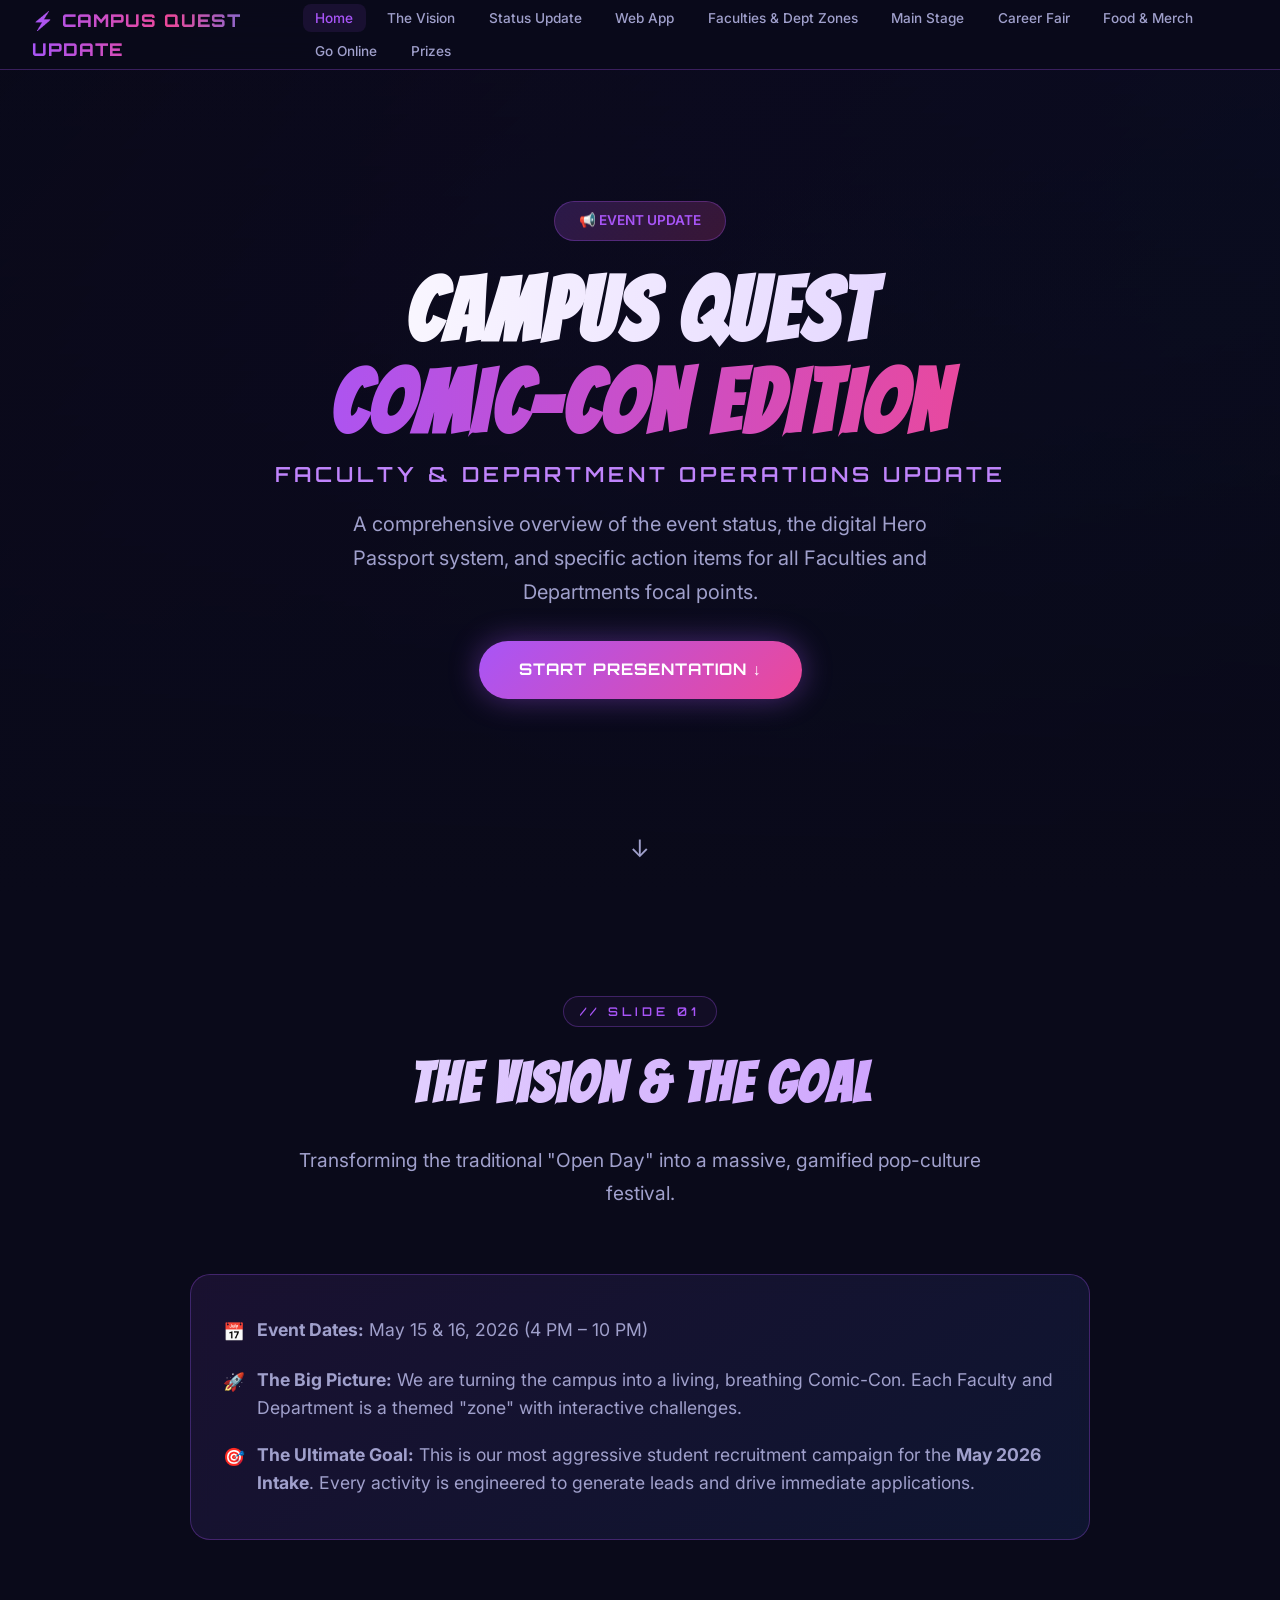
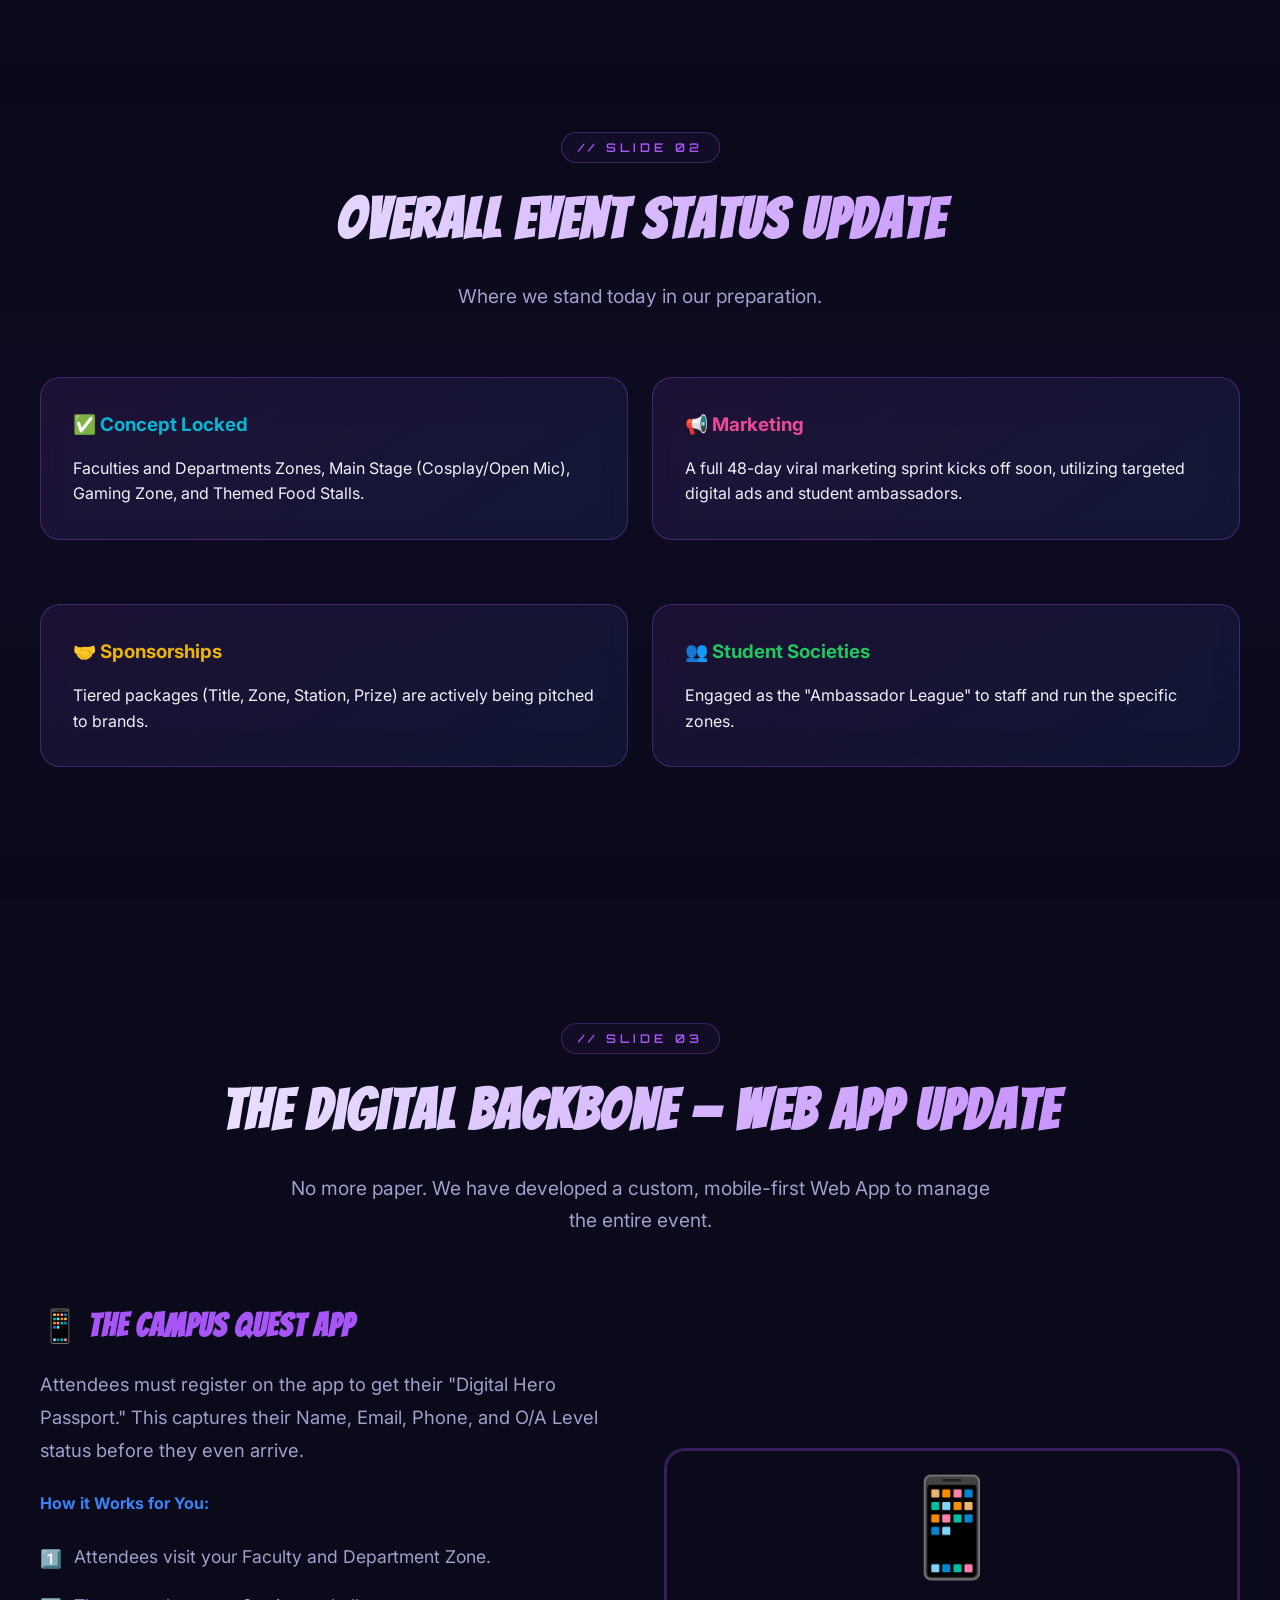
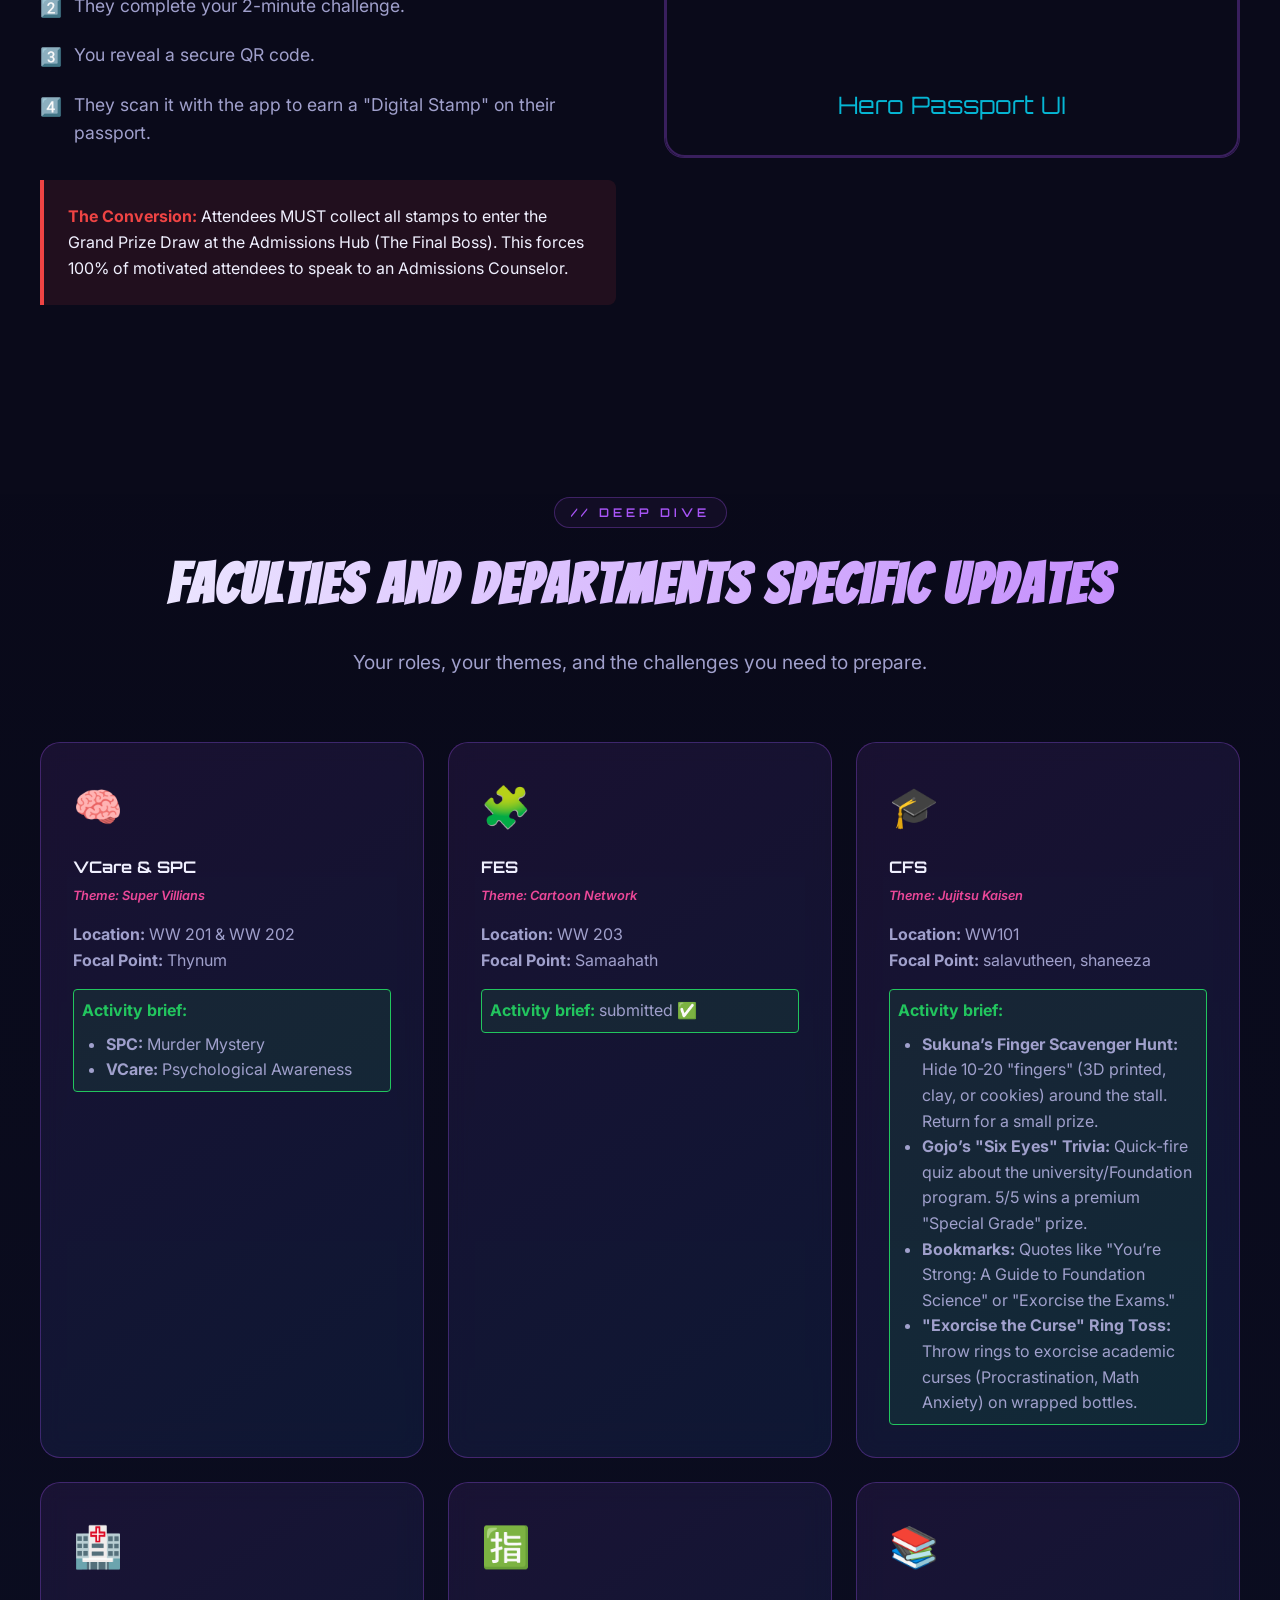
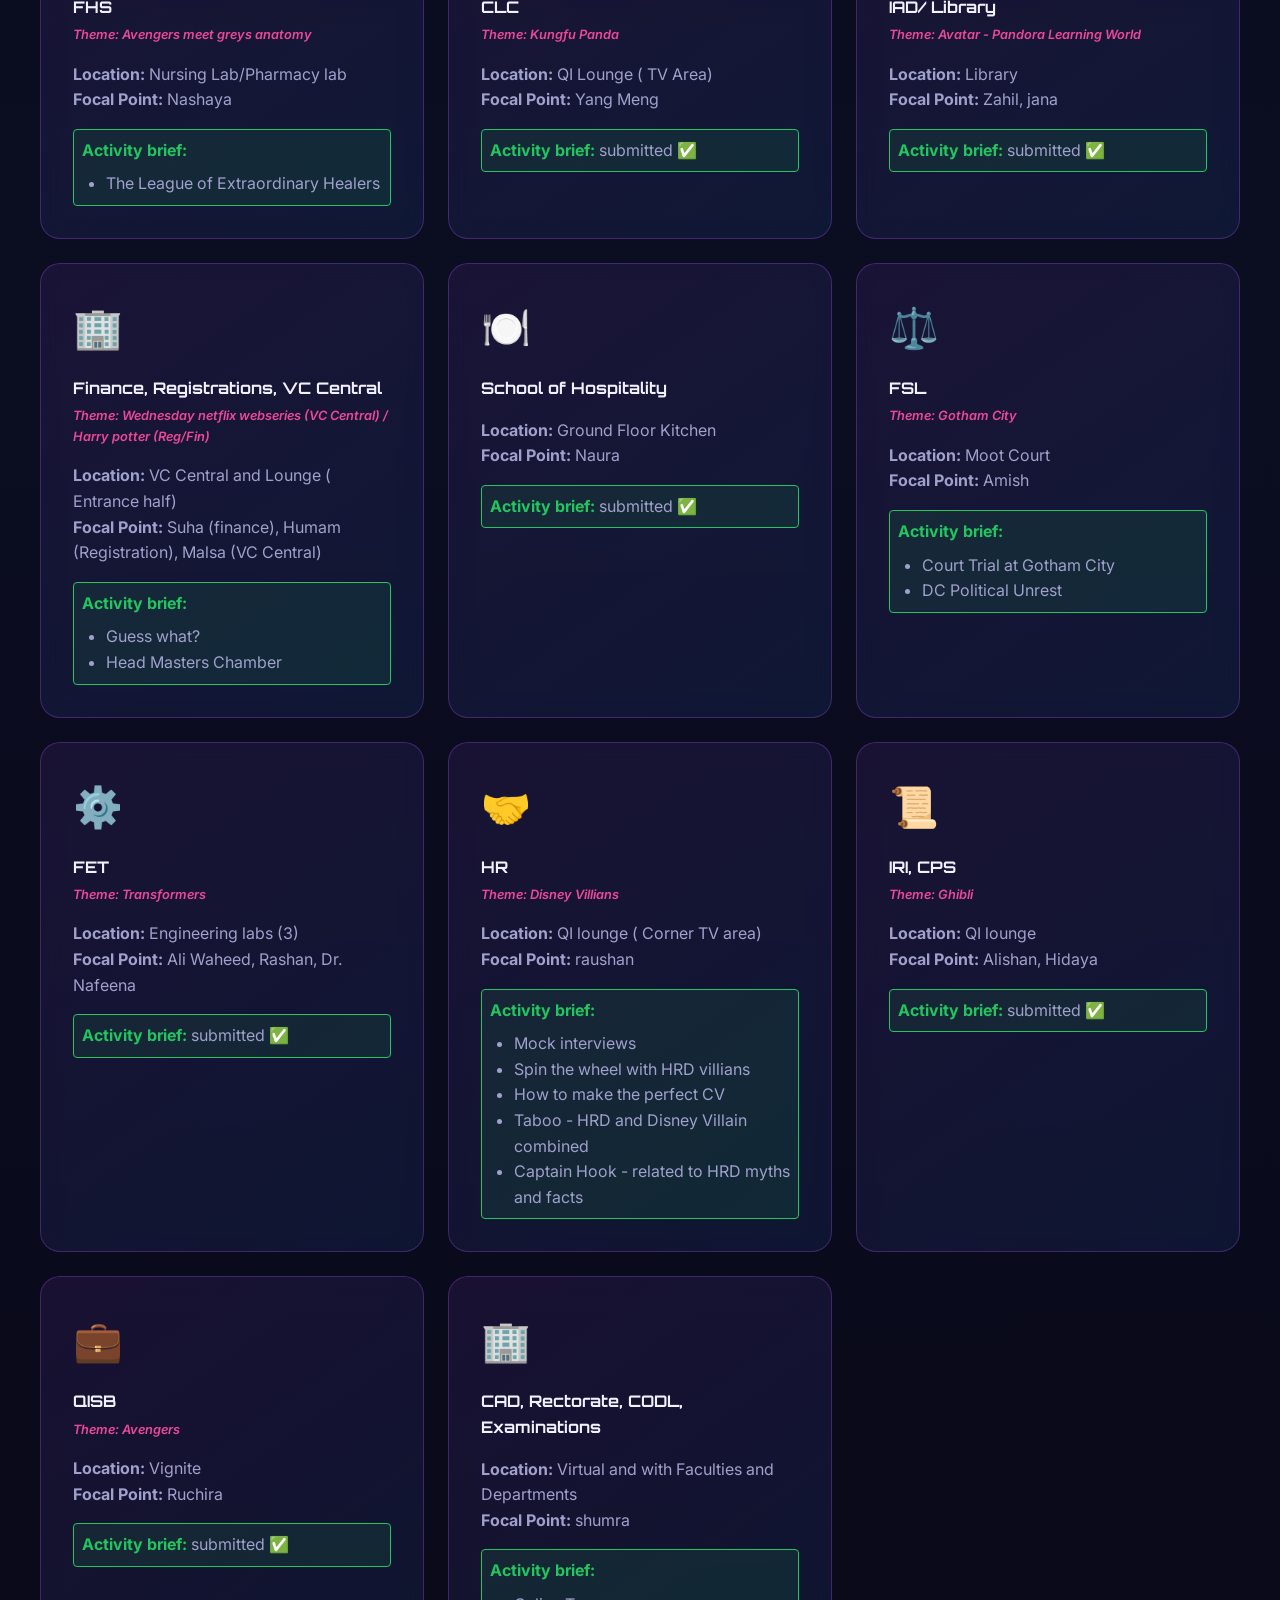
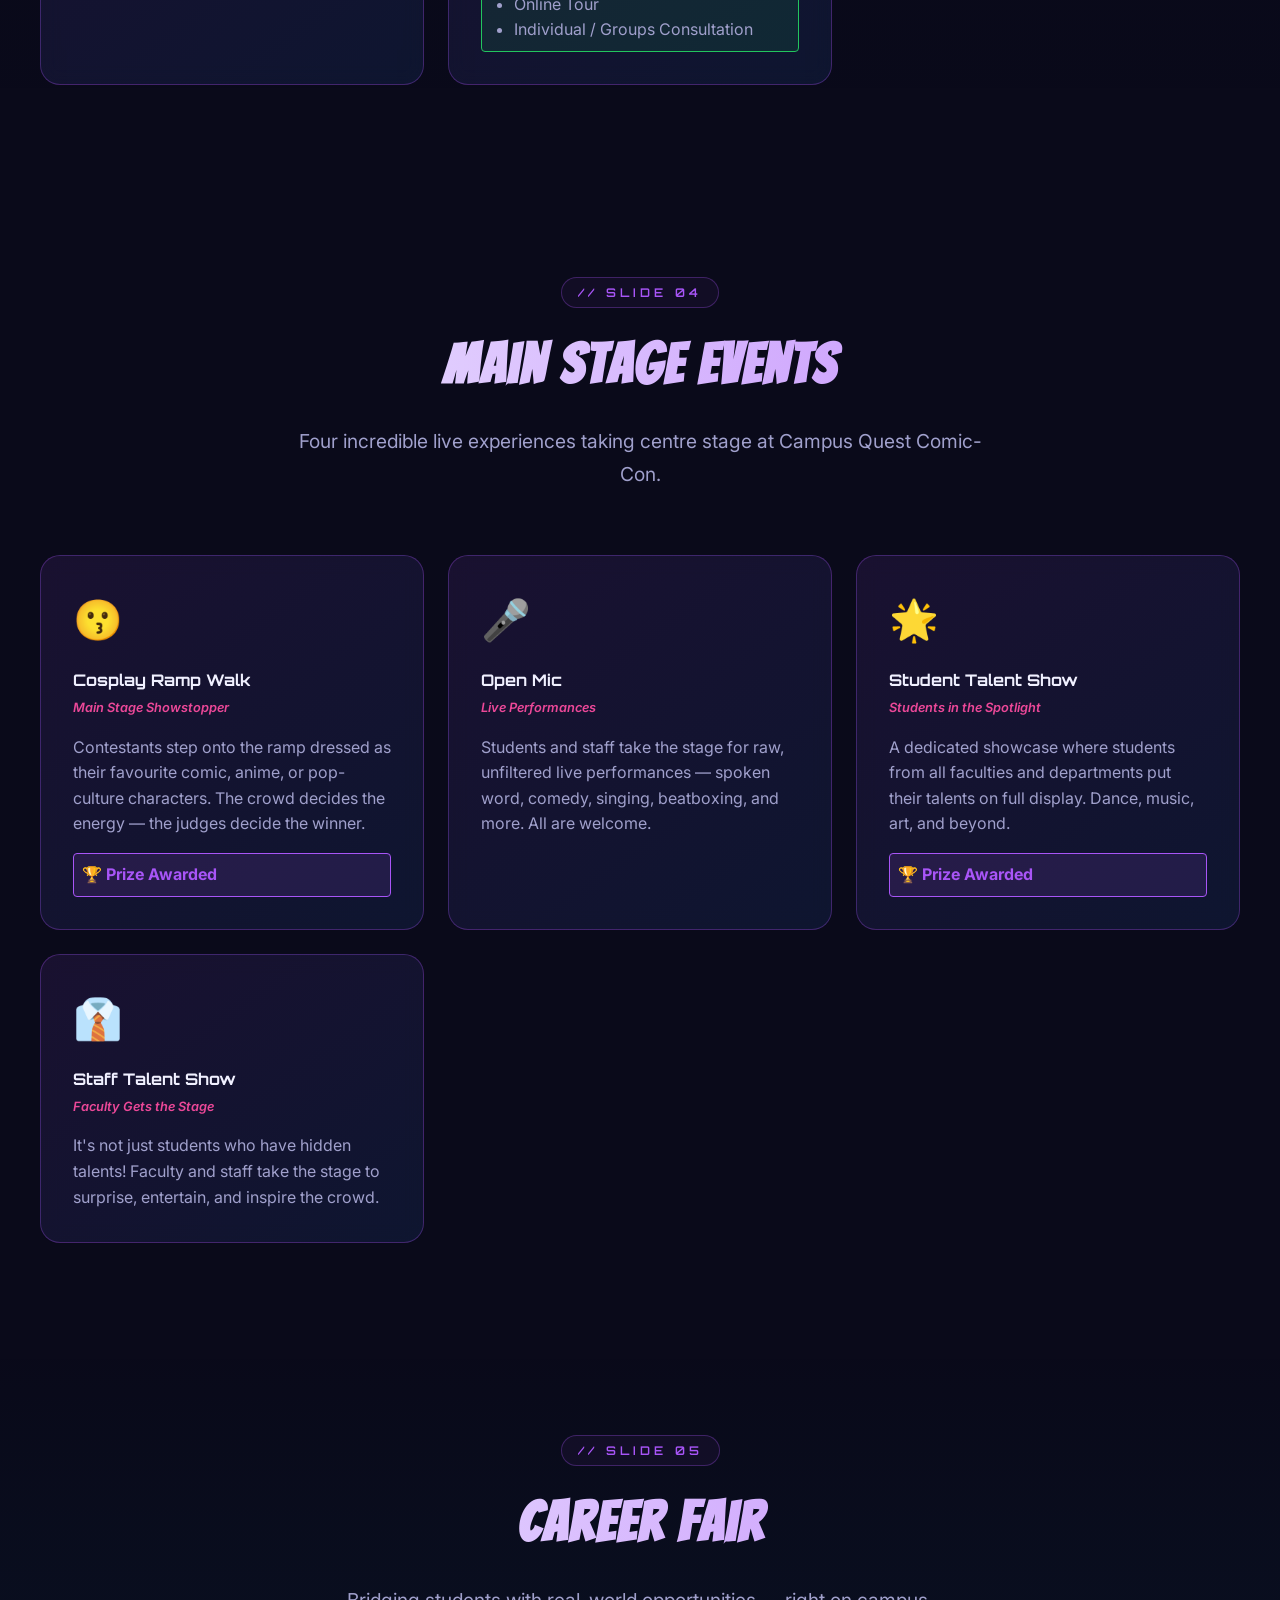
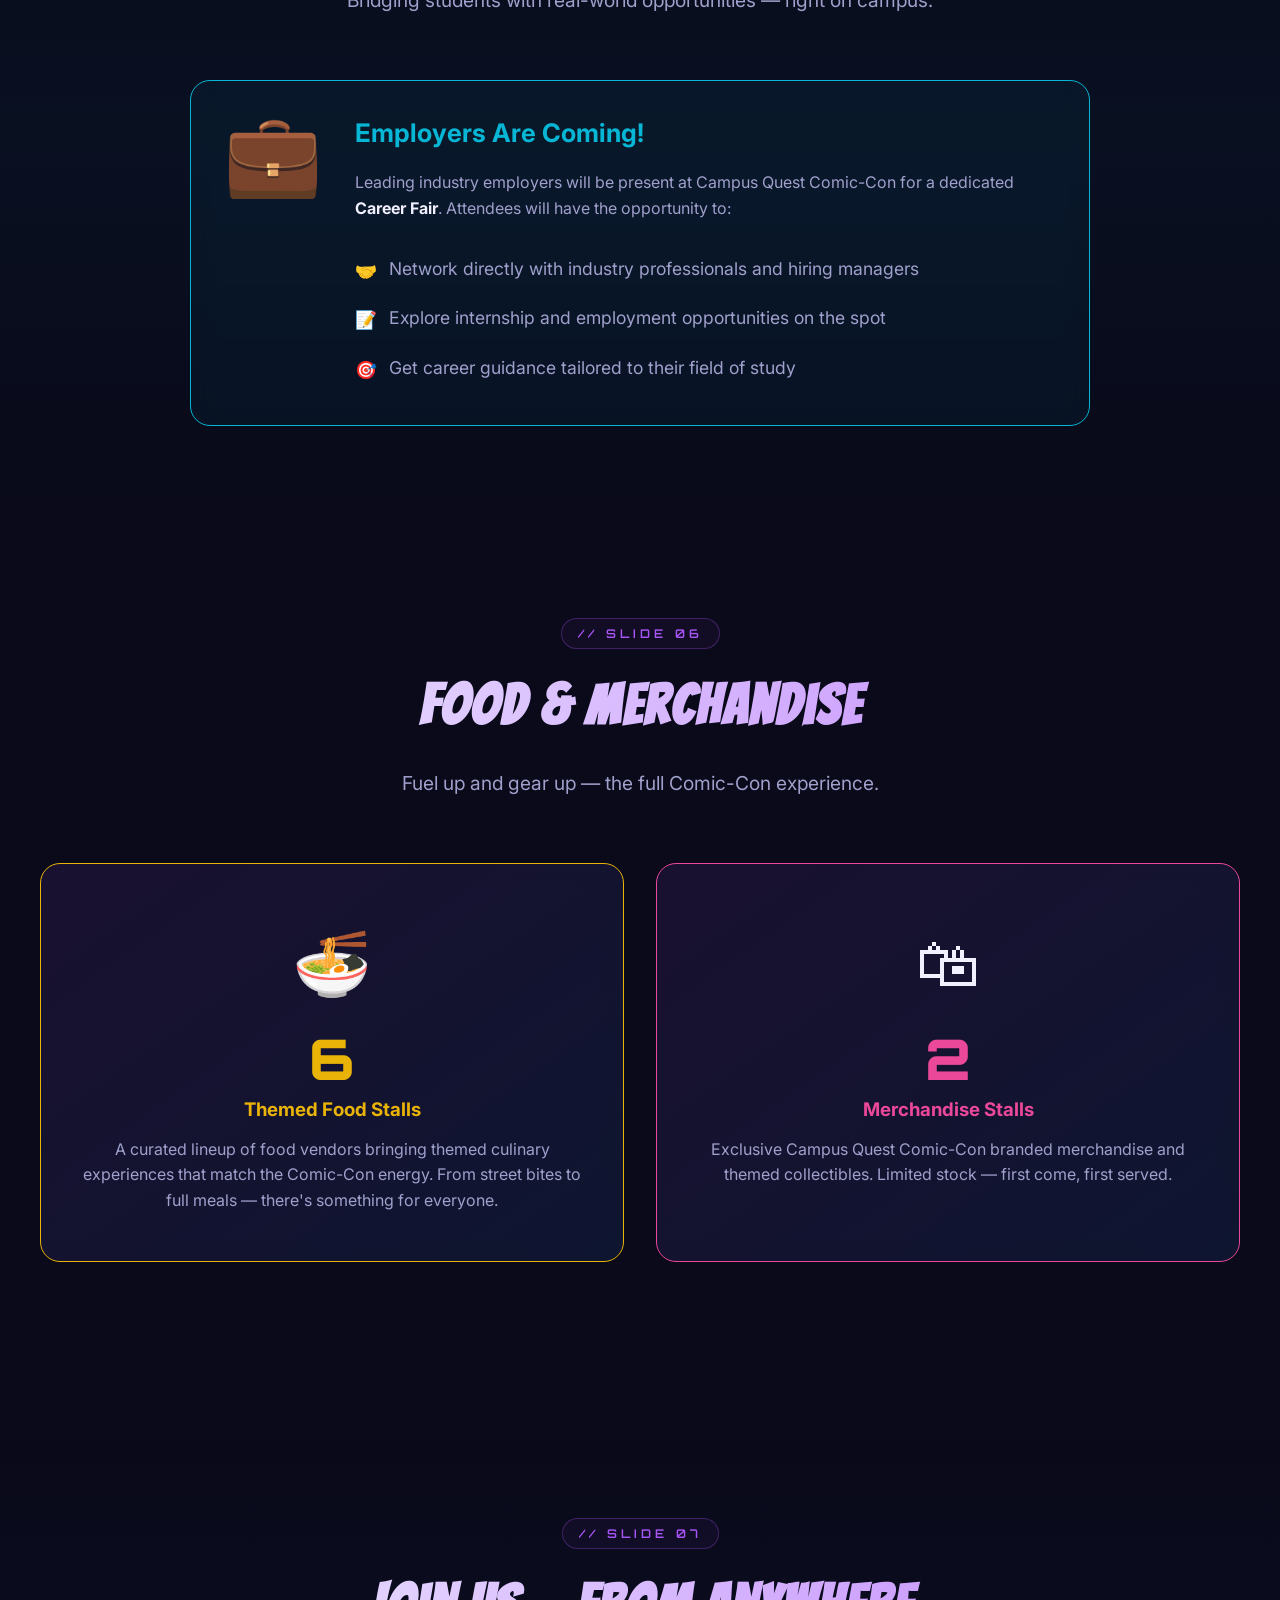
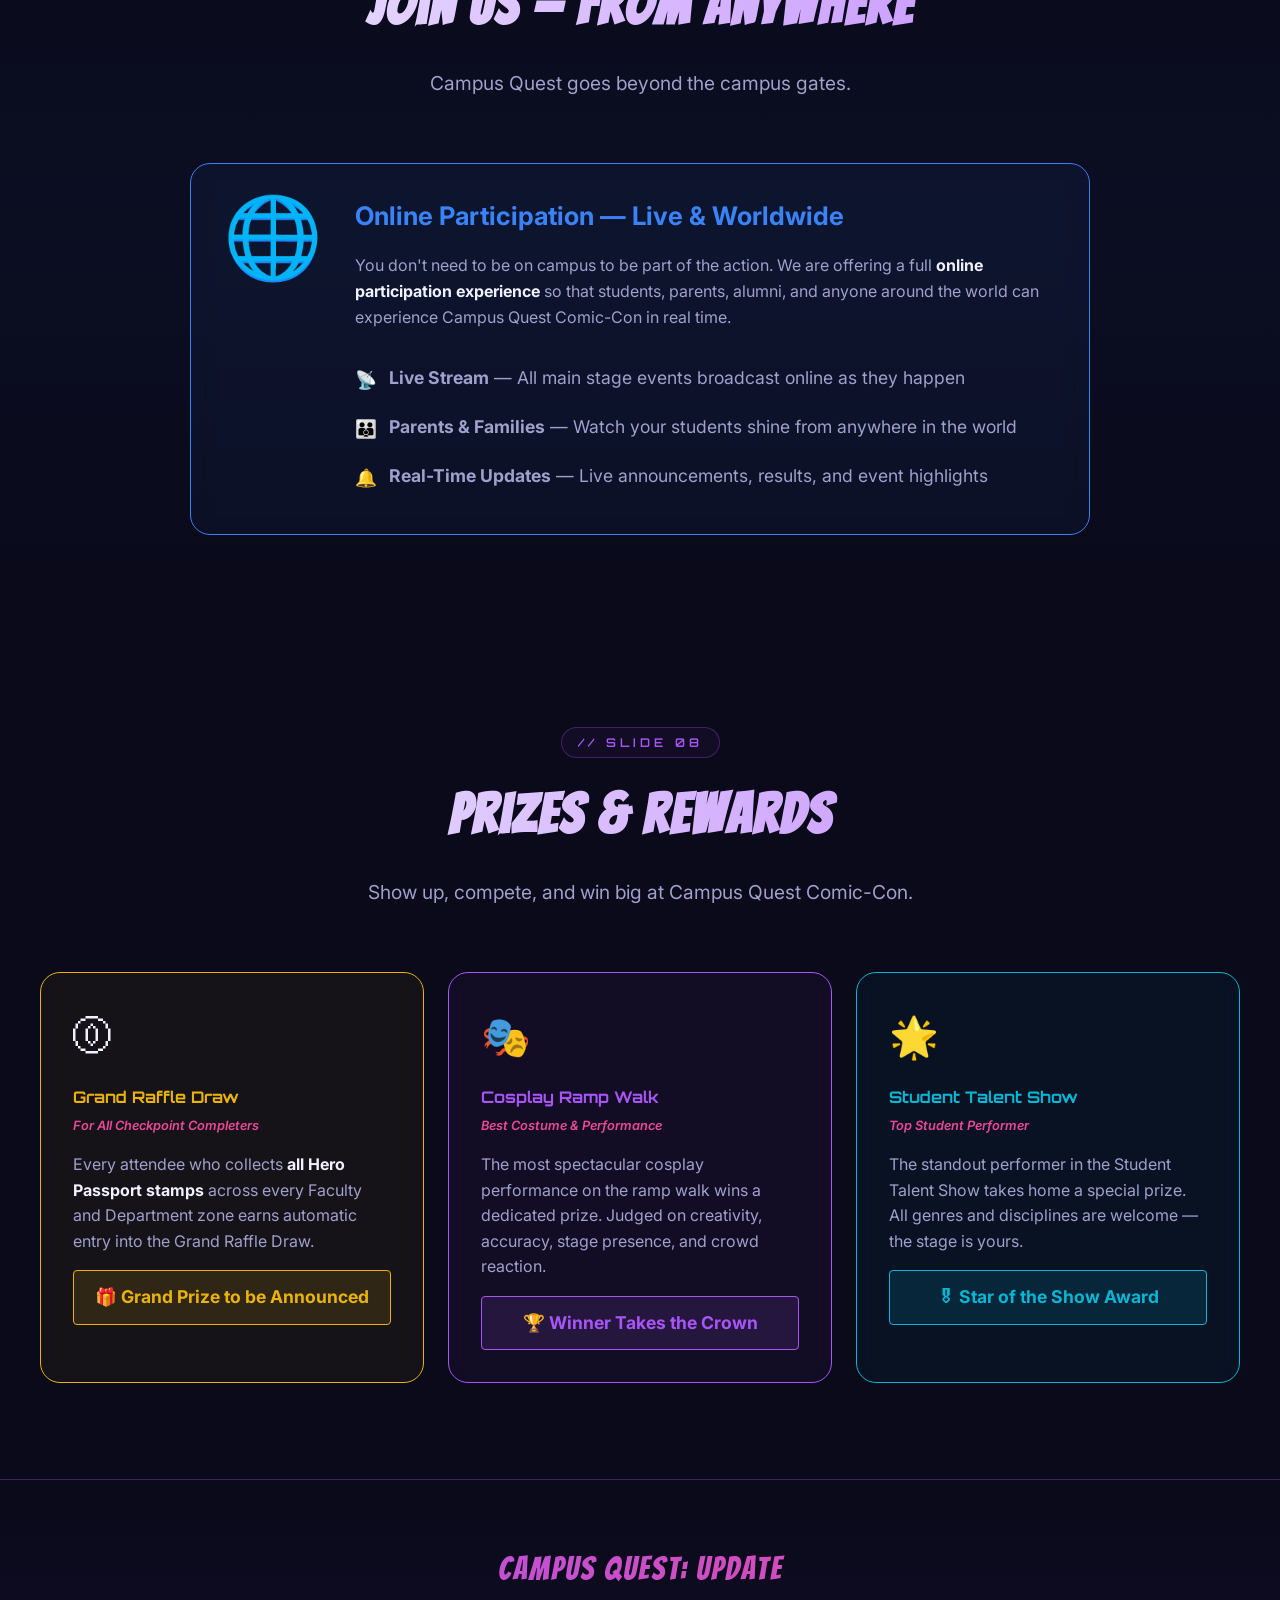
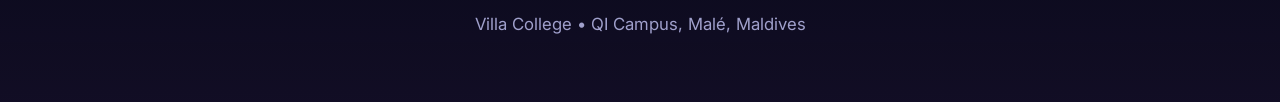
==== commit c5d03a49: "style: update emoji icon for Cosplay Ramp Walk prize" ====
--- a/focal_points.html
+++ b/focal_points.html
@@ -505,7 +505,7 @@
 
             <!-- Ramp Walk Prize -->
             <div class="glass-card faction-card reveal" style="border: 1px solid var(--neon-purple); background: rgba(168,85,247,0.05);">
-                <span class="faction-icon">&#128535;</span>
+                <span class="faction-icon">&#127917;</span>
                 <h3 style="color: var(--neon-purple);">Cosplay Ramp Walk</h3>
                 <div class="faction-theme">Best Costume &amp; Performance</div>
                 <div style="margin-top: 1rem; color: var(--text-secondary);">
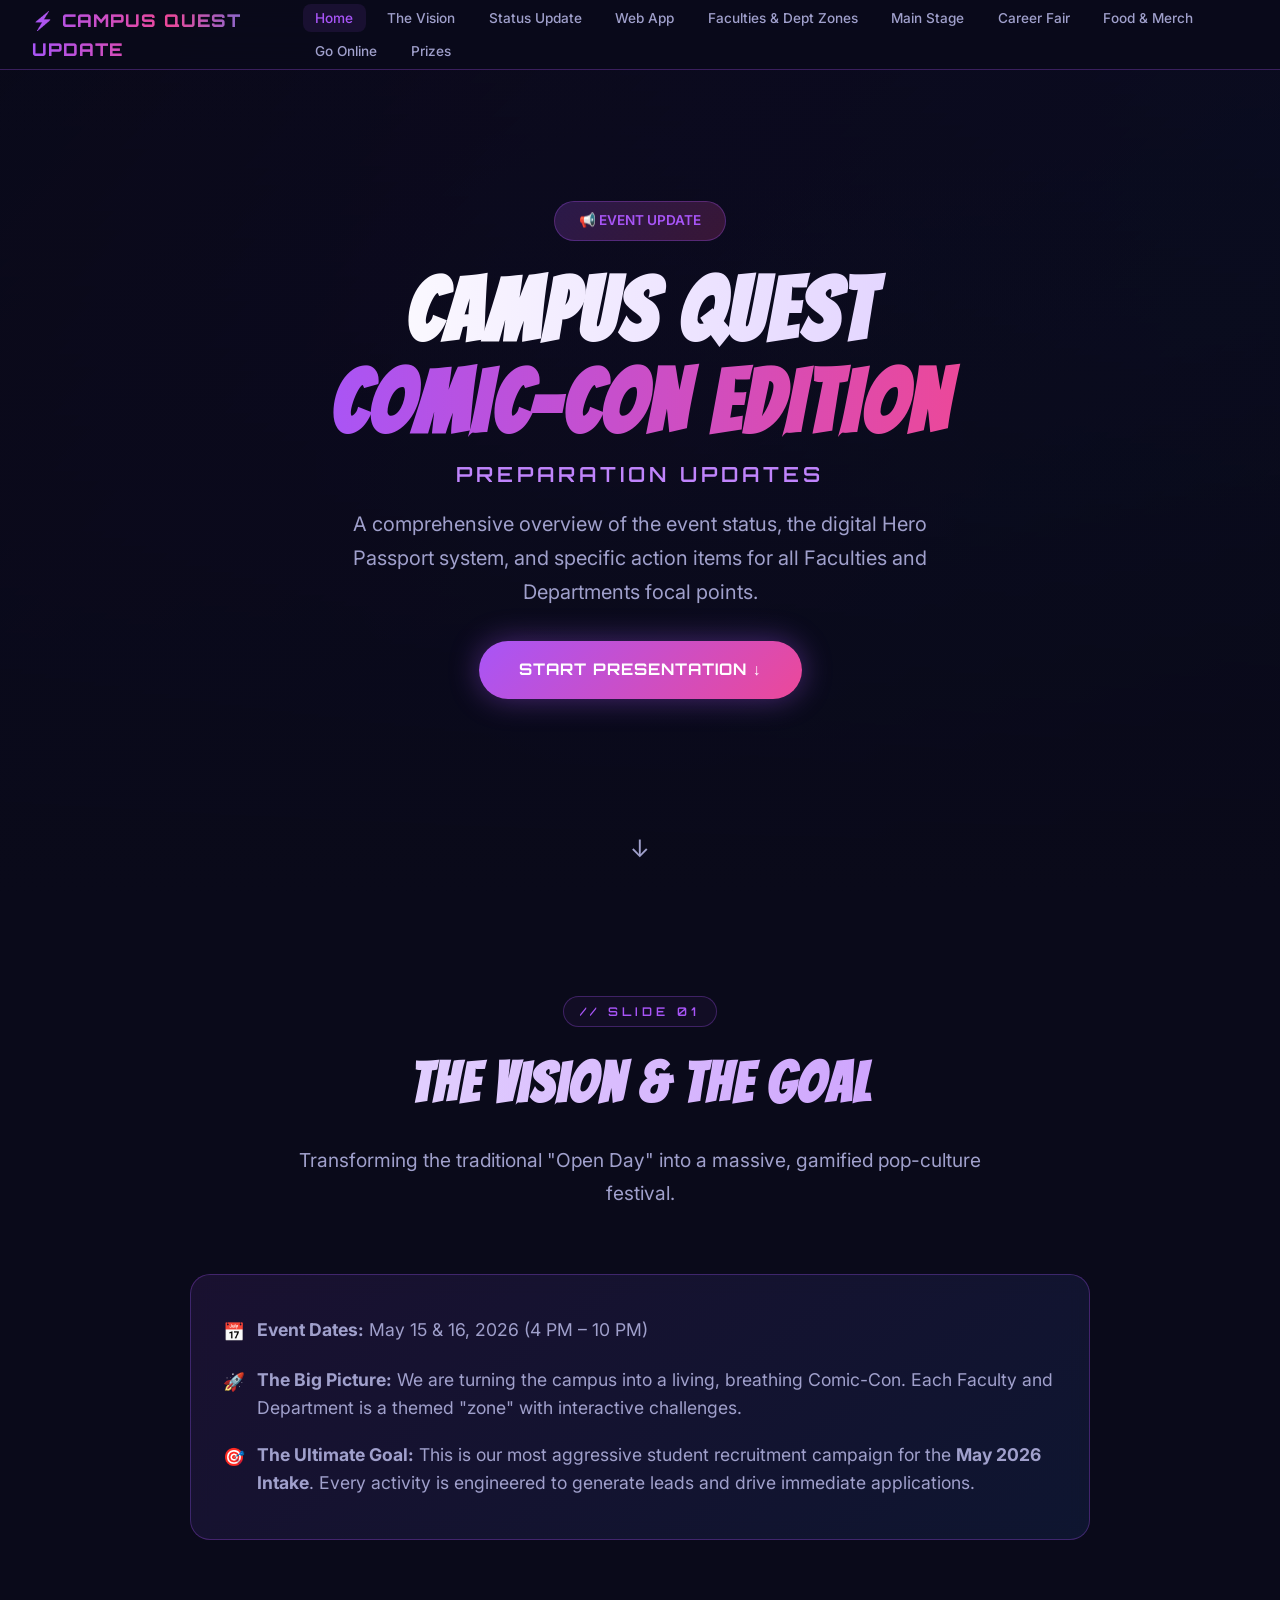
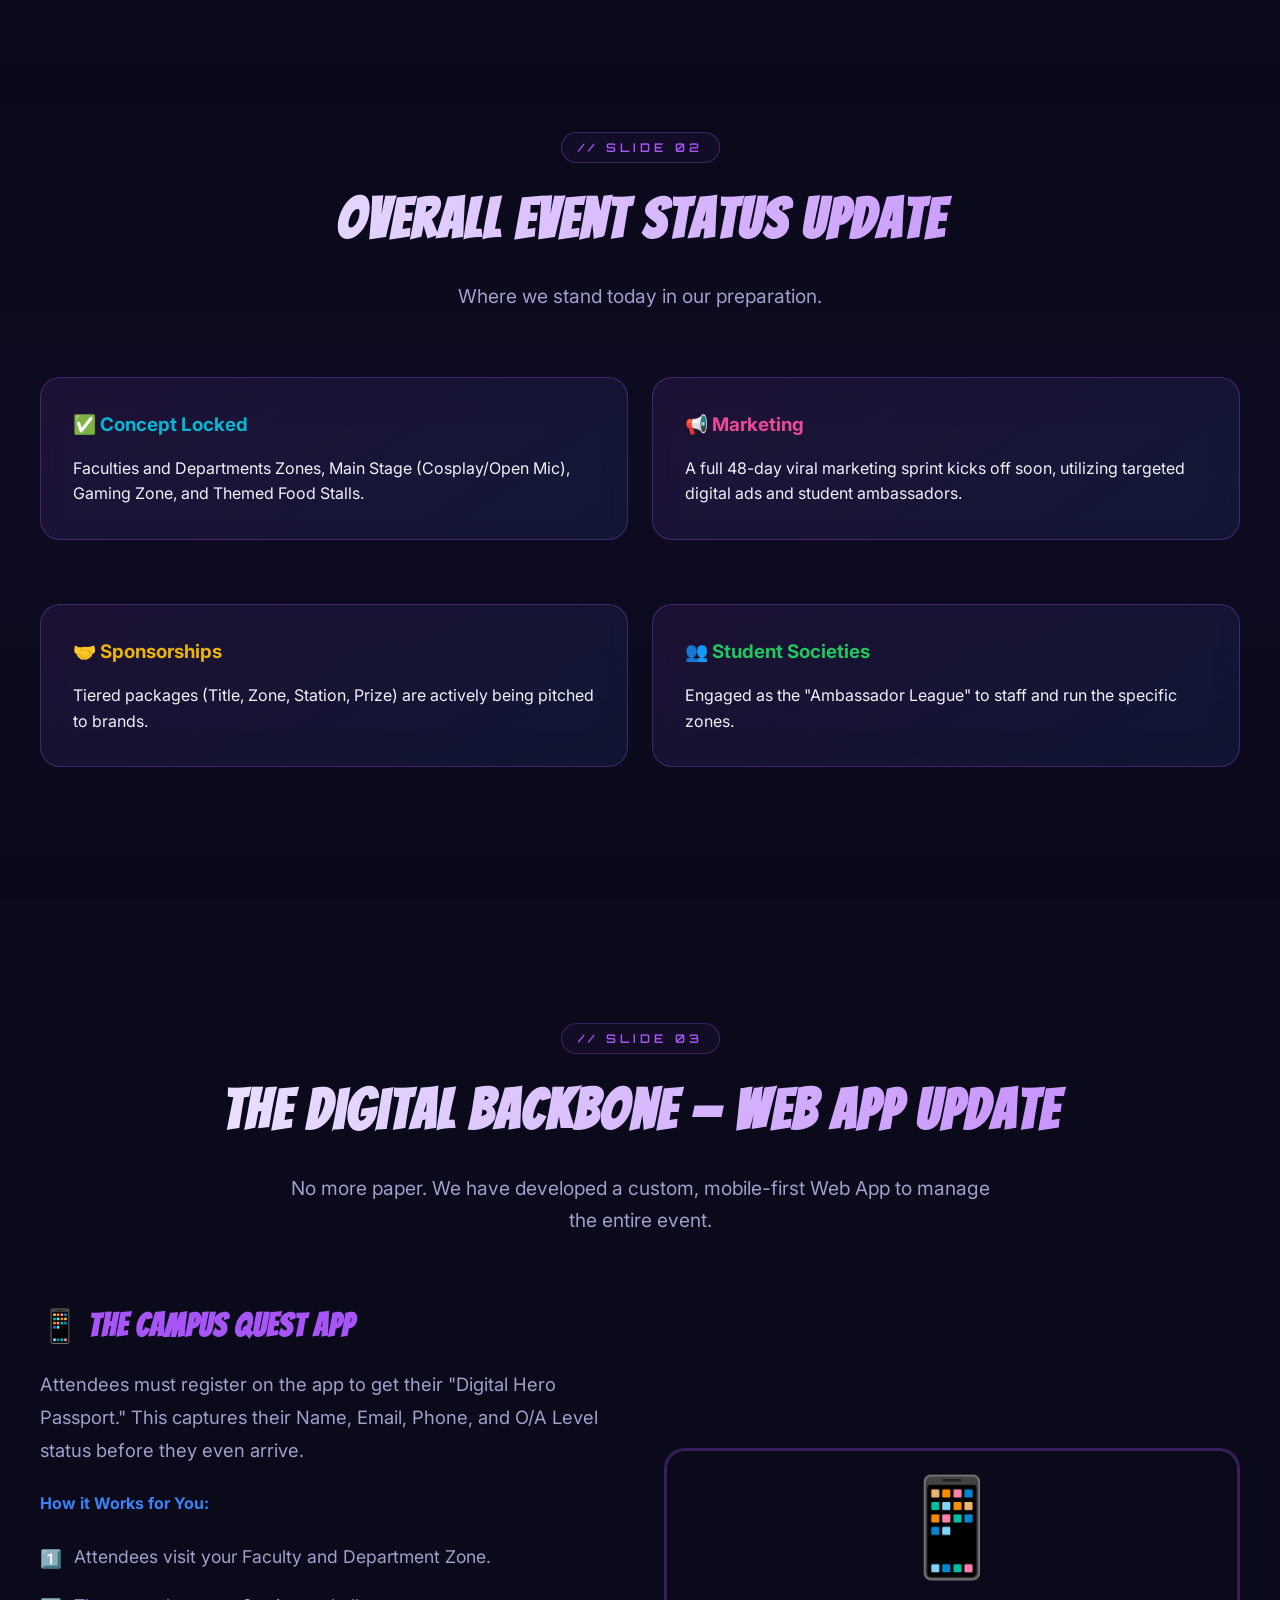
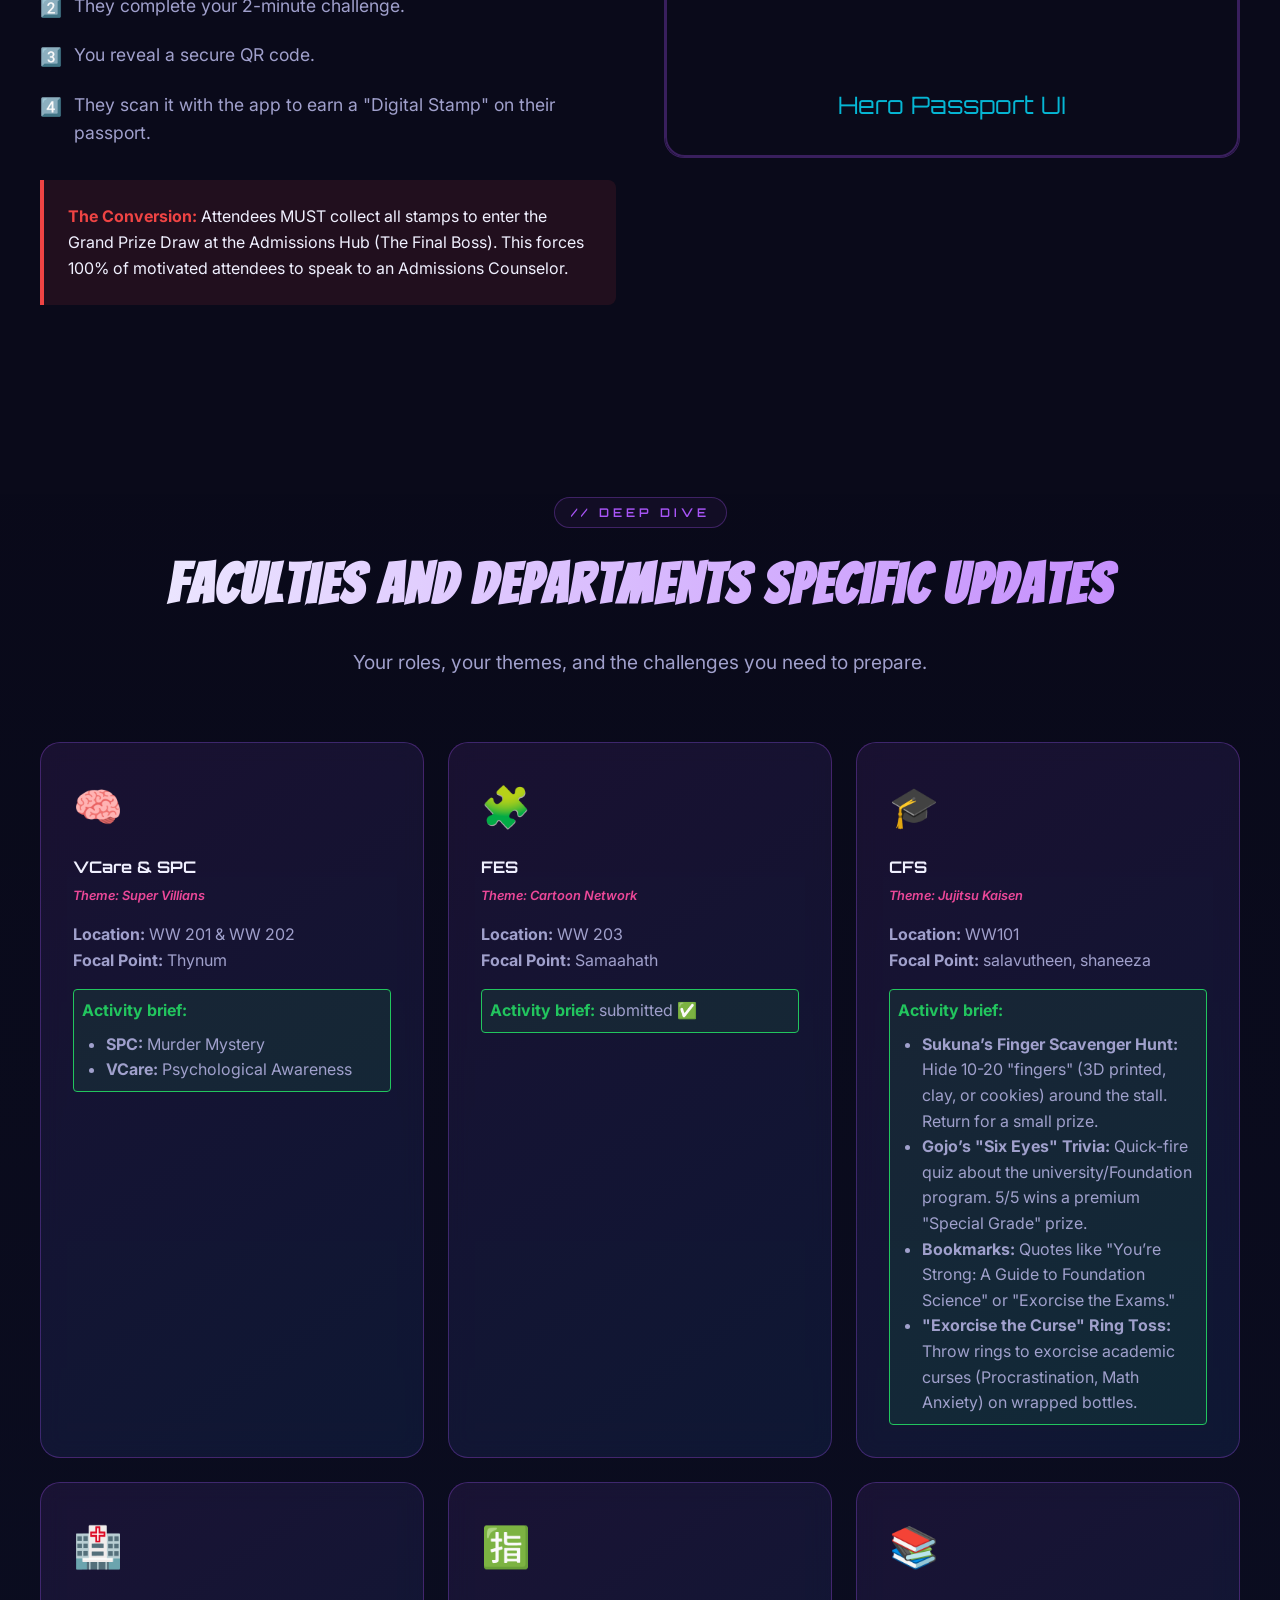
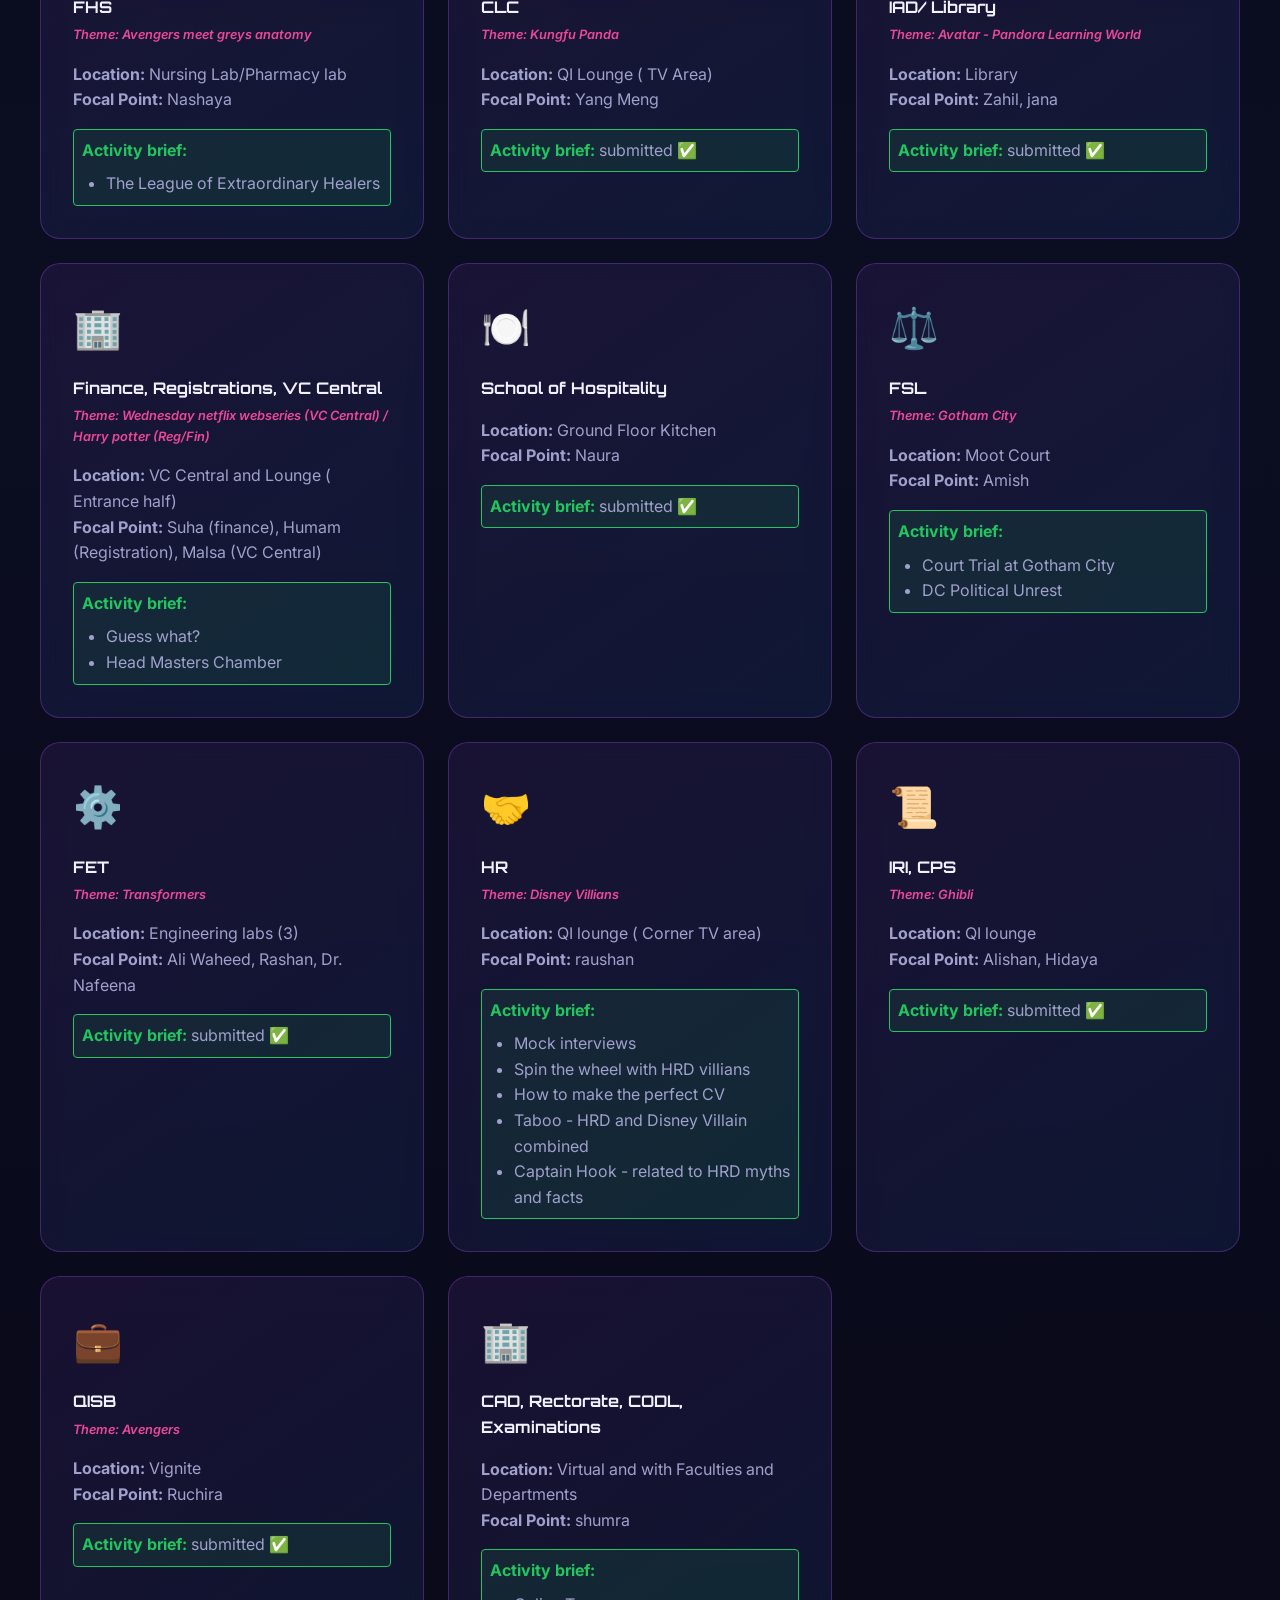
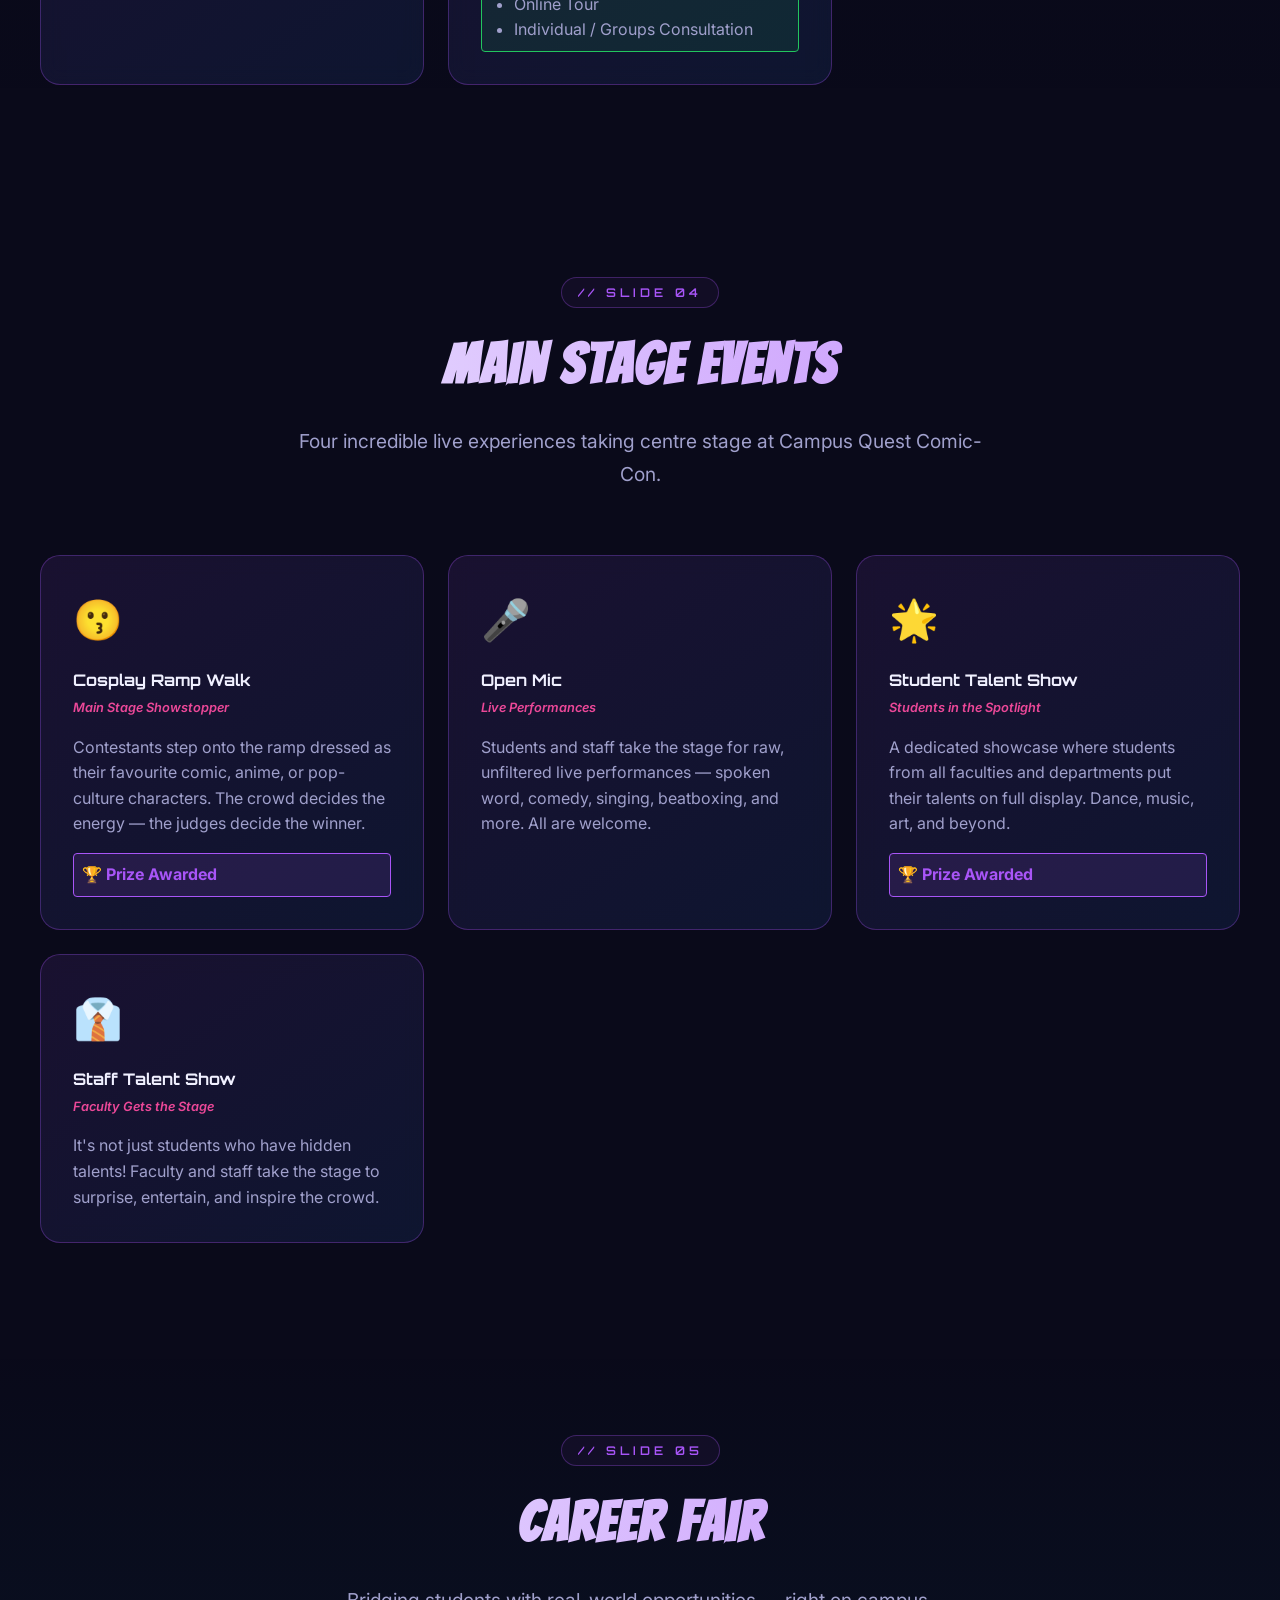
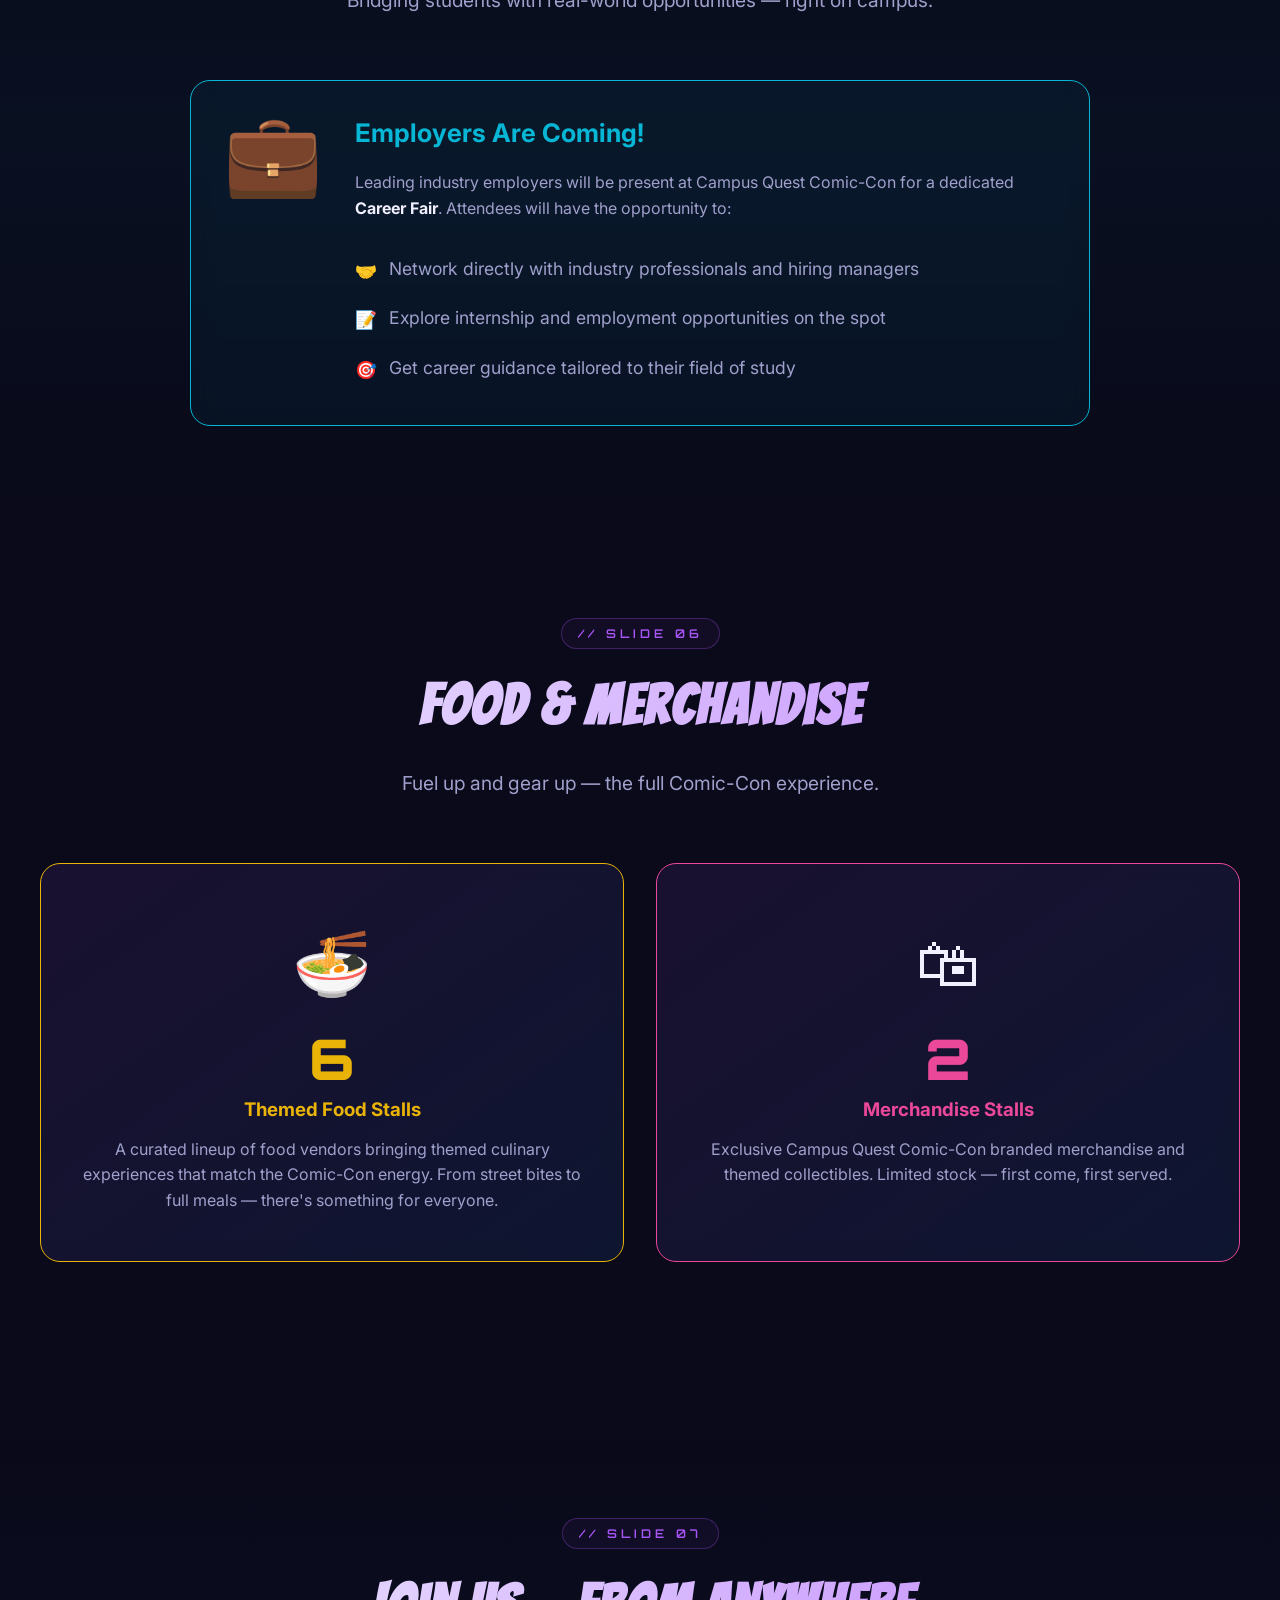
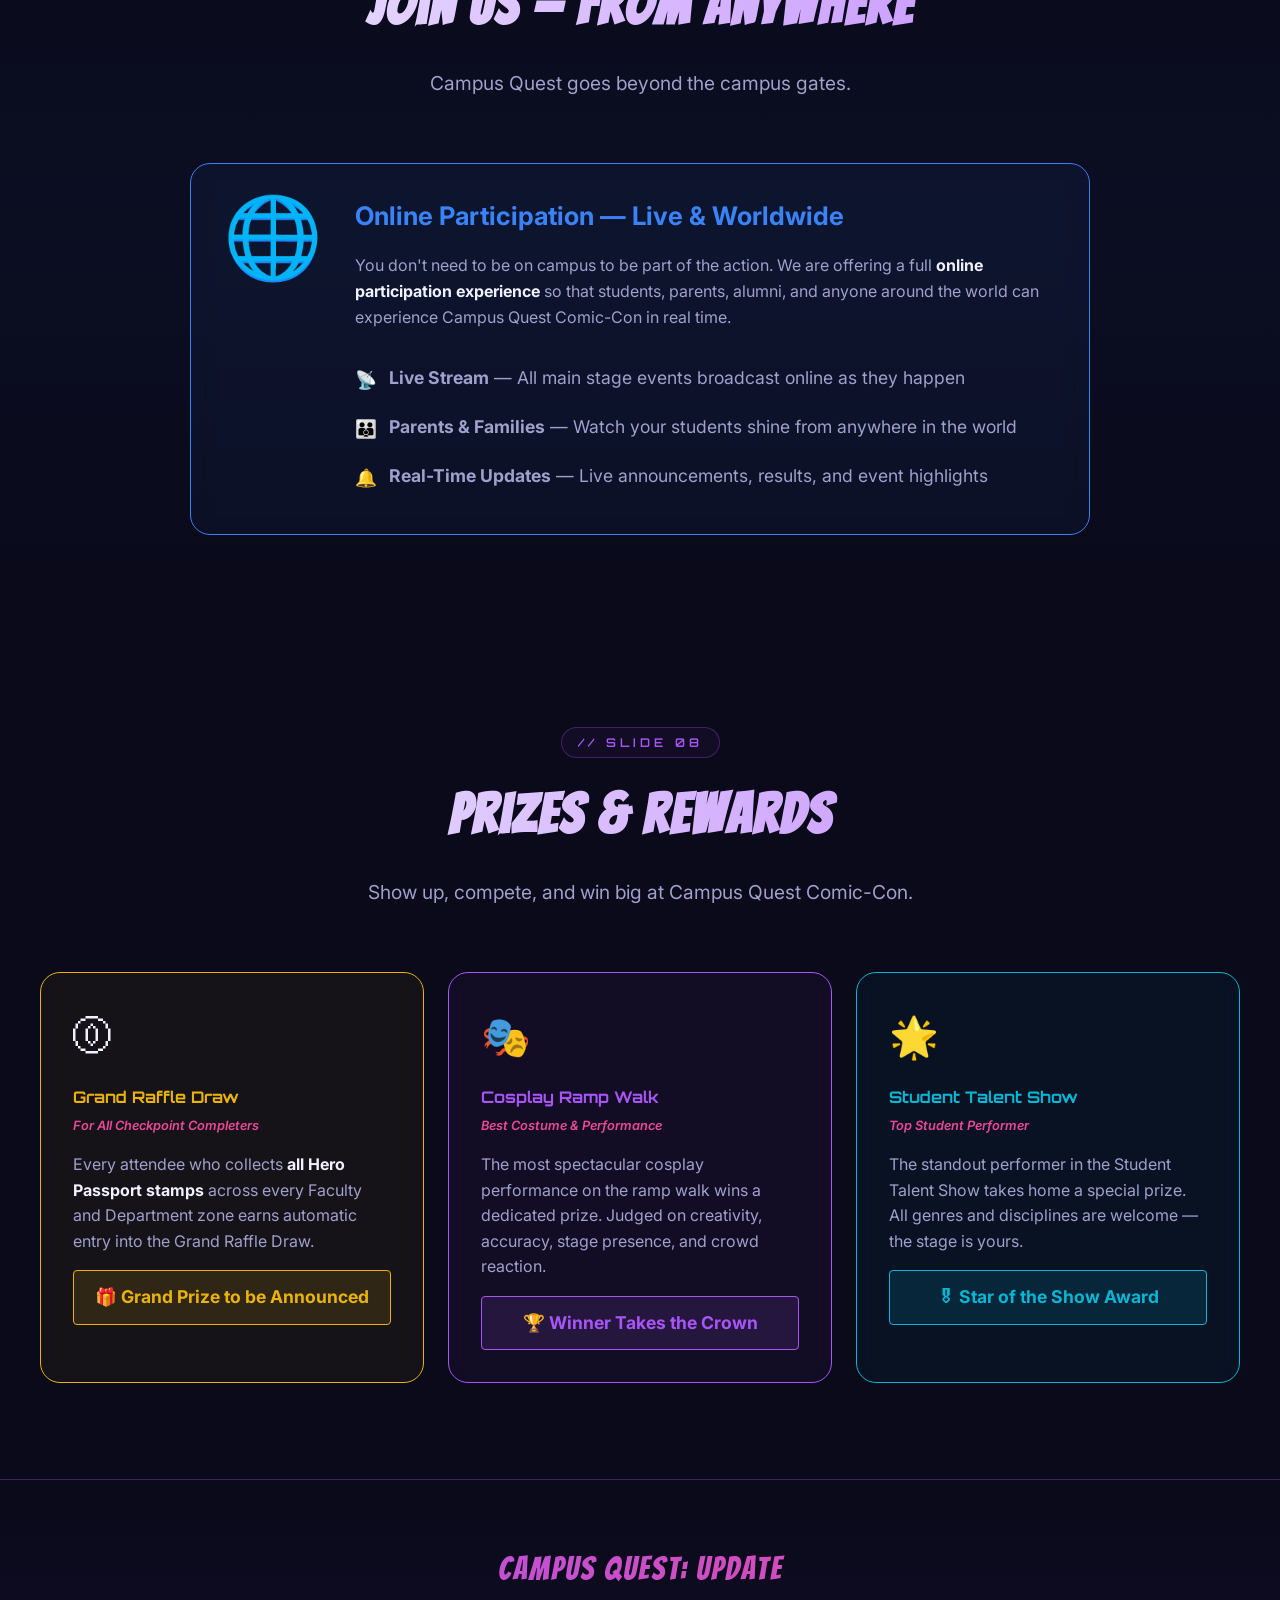
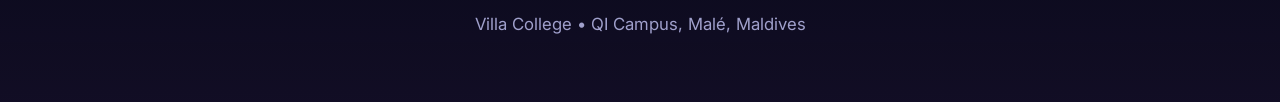
==== commit b5594286: "style: change hero subtitle to 'Preparation Updates'" ====
--- a/focal_points.html
+++ b/focal_points.html
@@ -43,7 +43,7 @@
             <span class="line1">CAMPUS QUEST</span>
             <span class="line2 glitch" data-text="COMIC-CON EDITION">COMIC-CON EDITION</span>
         </h1>
-        <p class="hero-subtitle animate-text-1">Faculty & Department Operations Update</p>
+        <p class="hero-subtitle animate-text-1">Preparation Updates</p>
         <p class="hero-desc animate-text-2">A comprehensive overview of the event status, the digital Hero Passport system, and specific action items for all Faculties and Departments focal points.</p>
         <a href="#vision" class="hero-cta">START PRESENTATION ↓</a>
     </div>
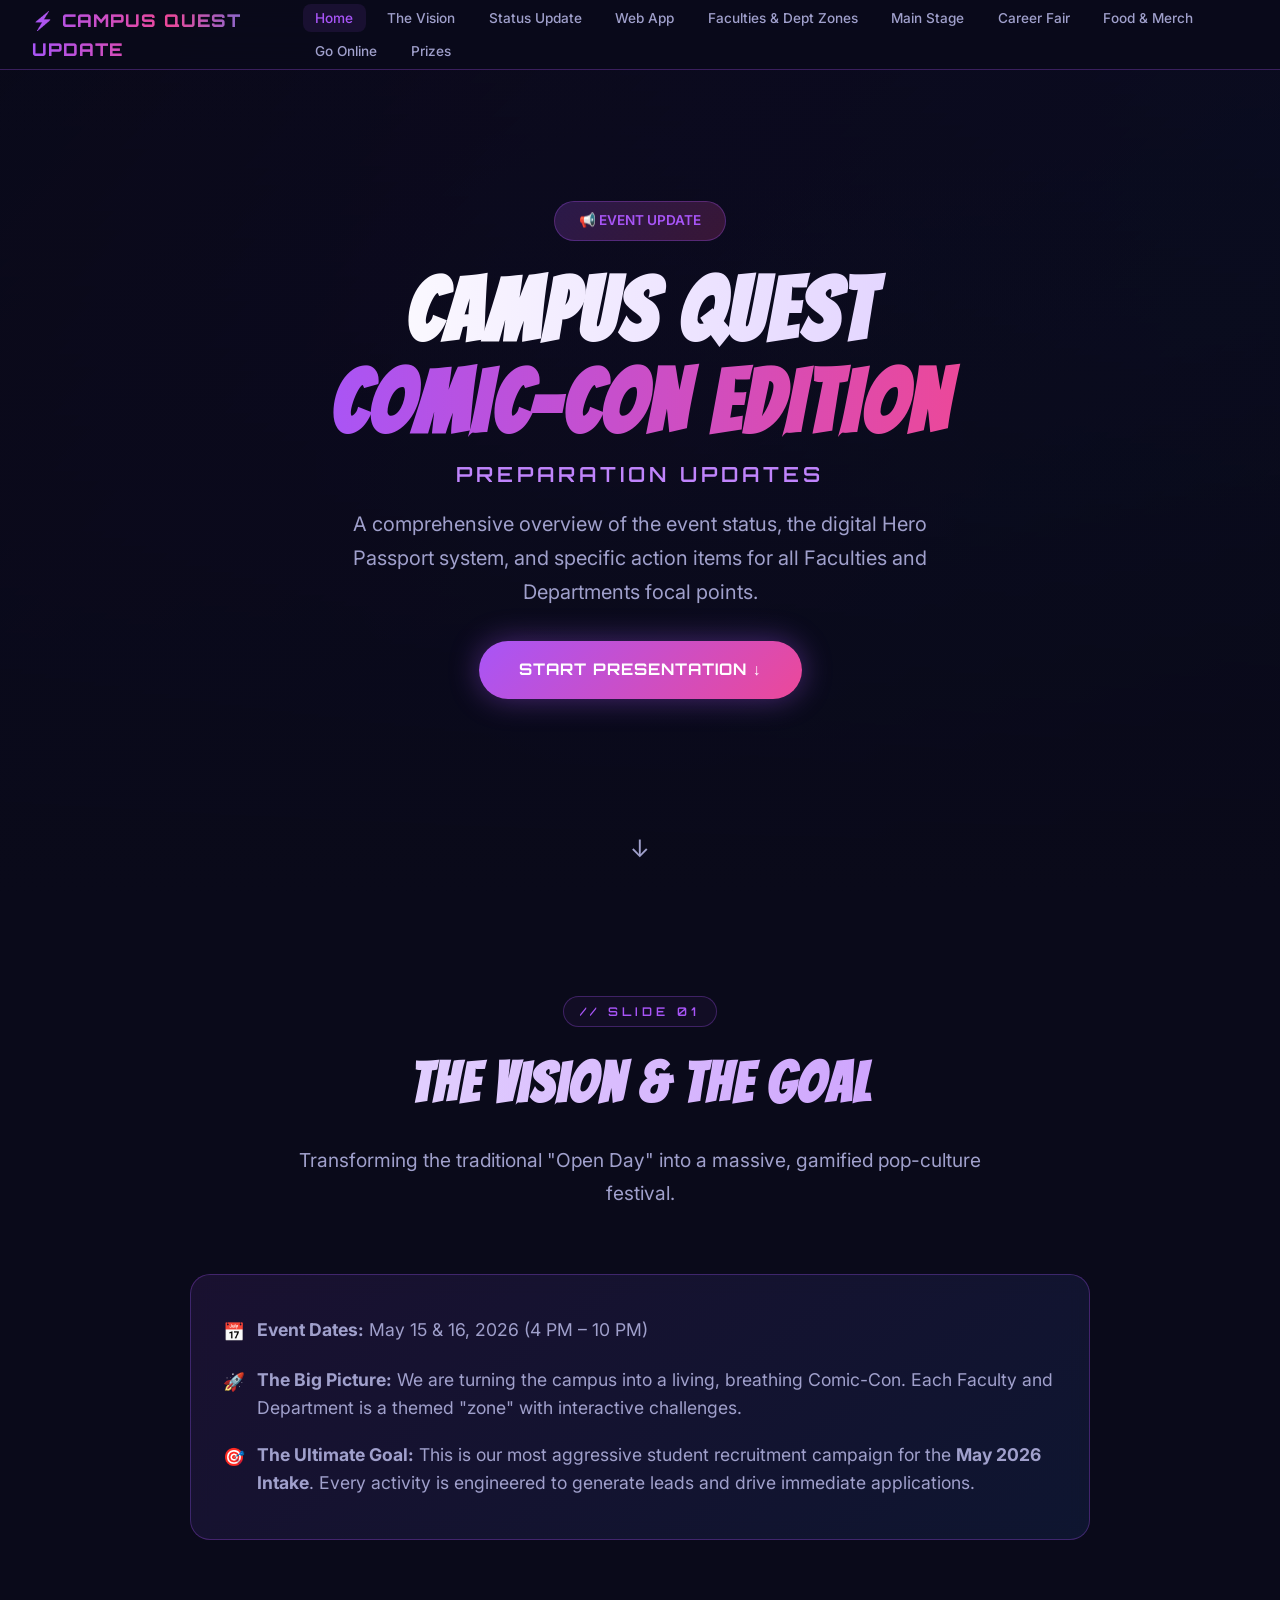
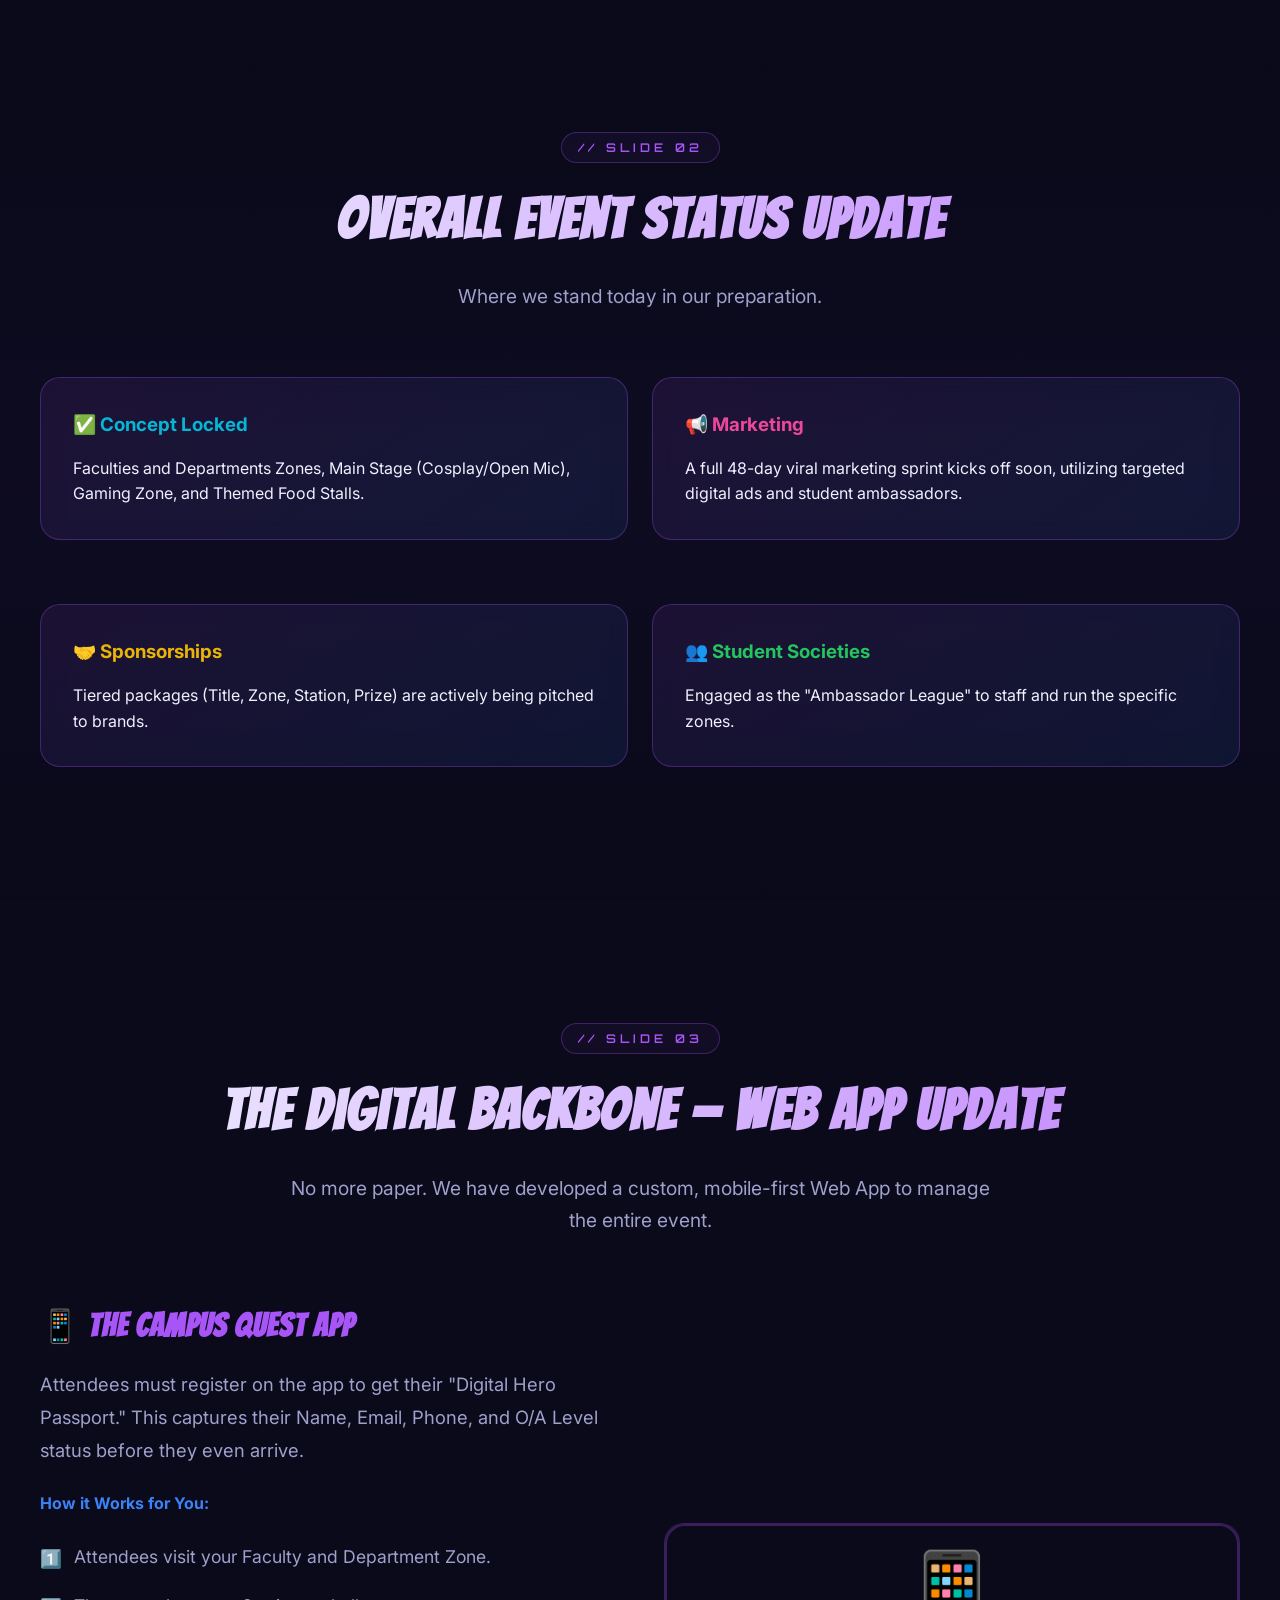
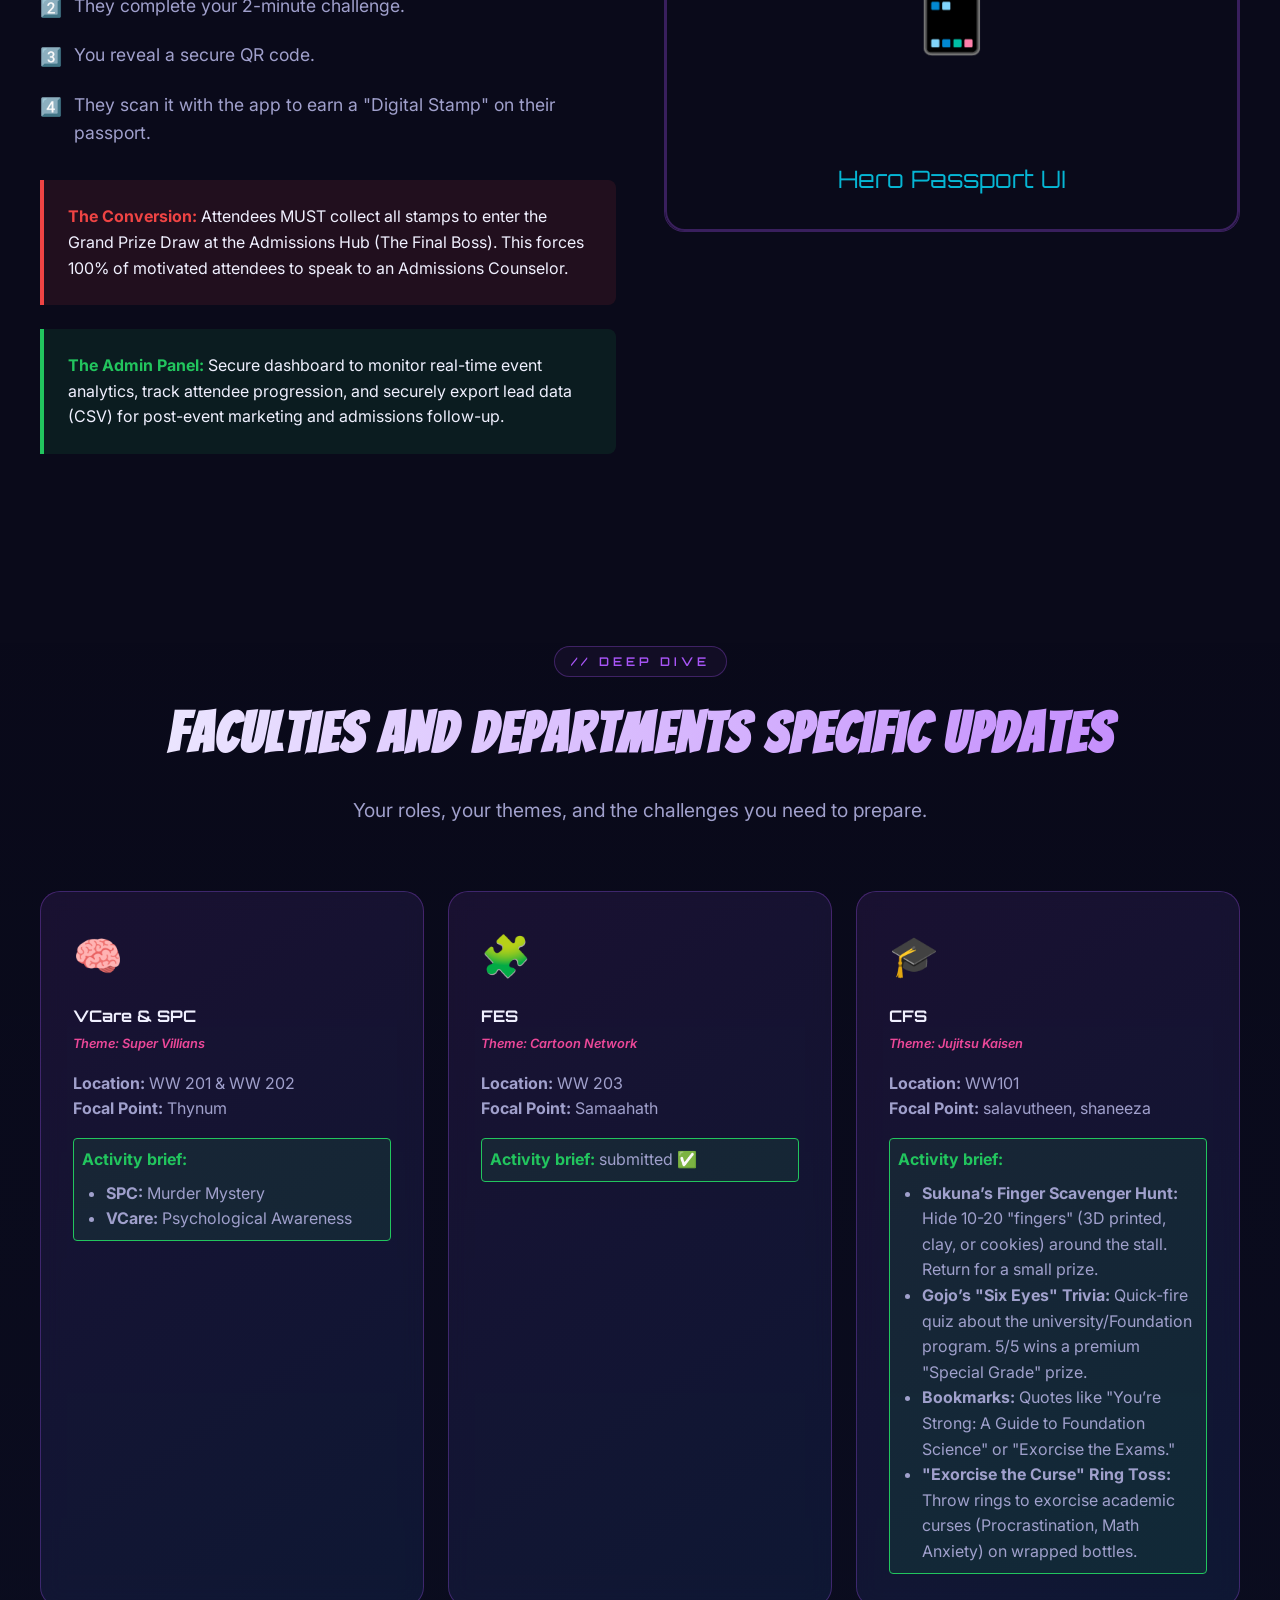
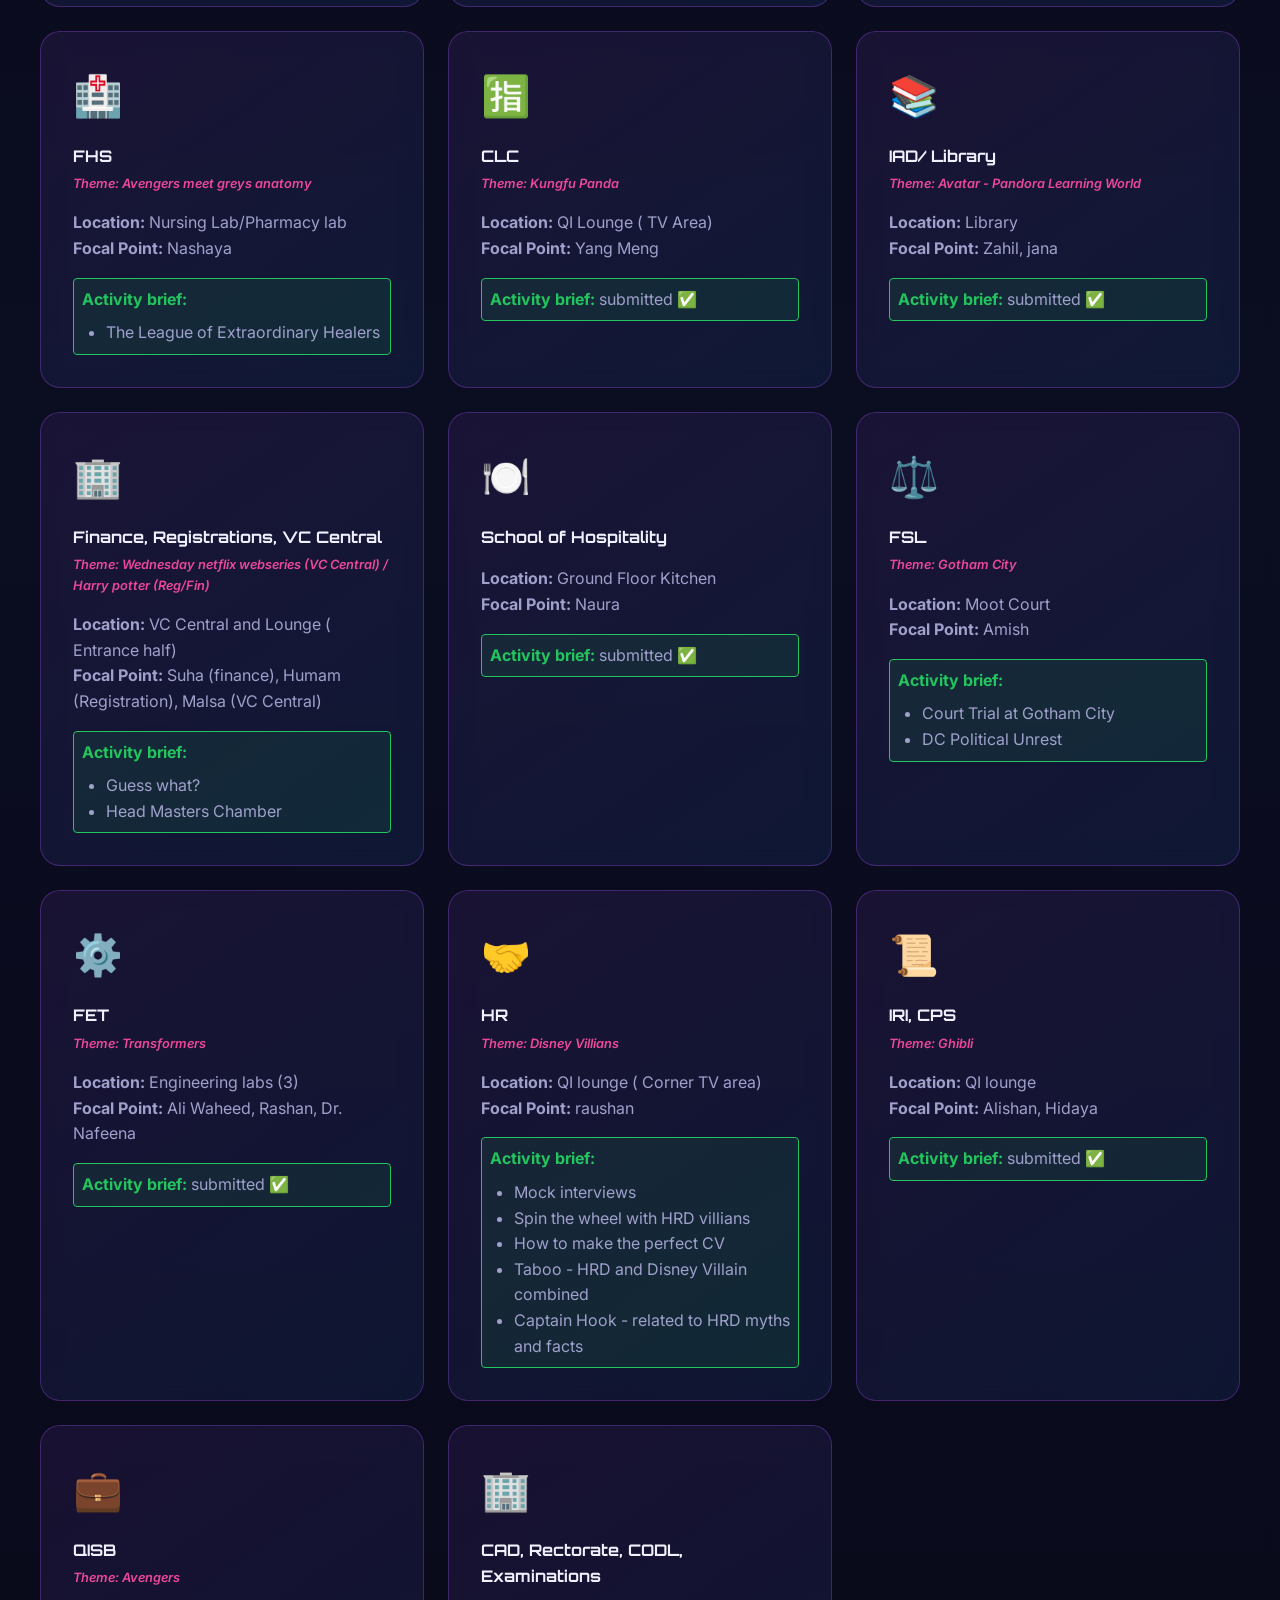
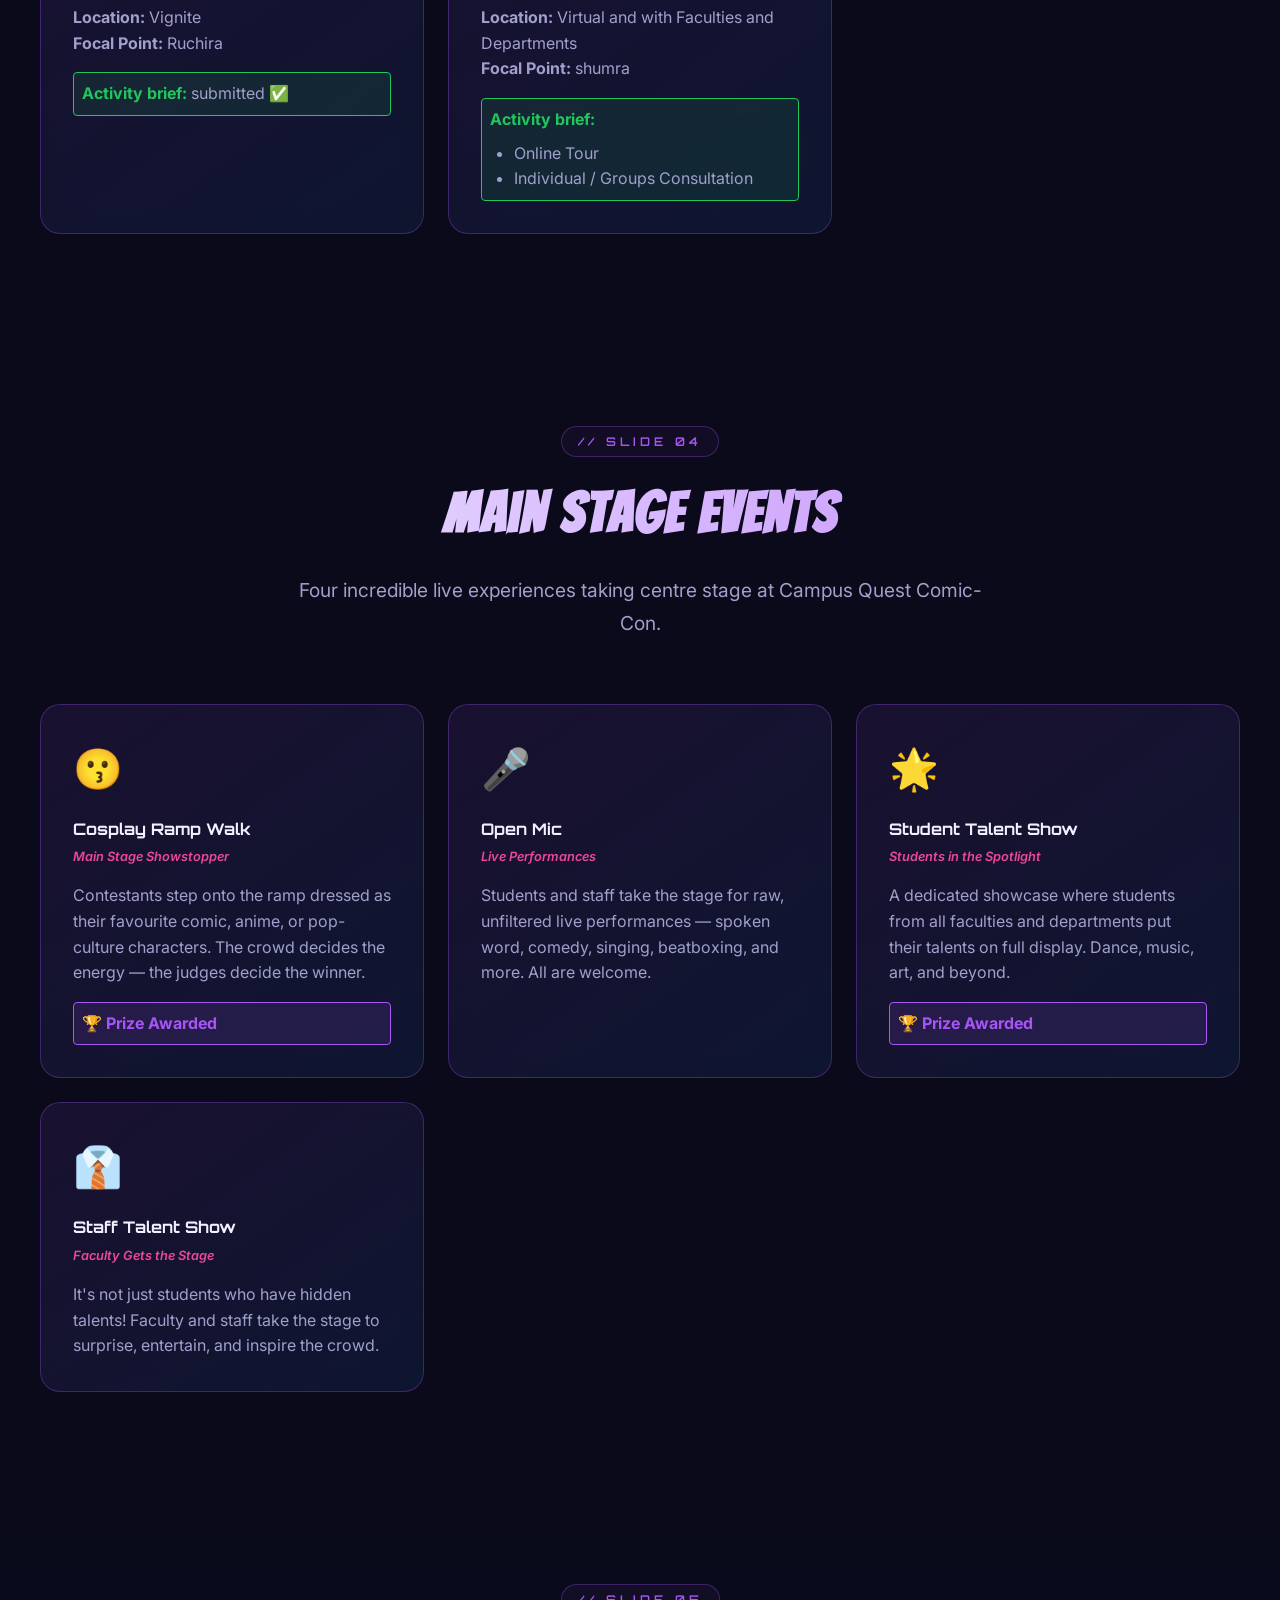
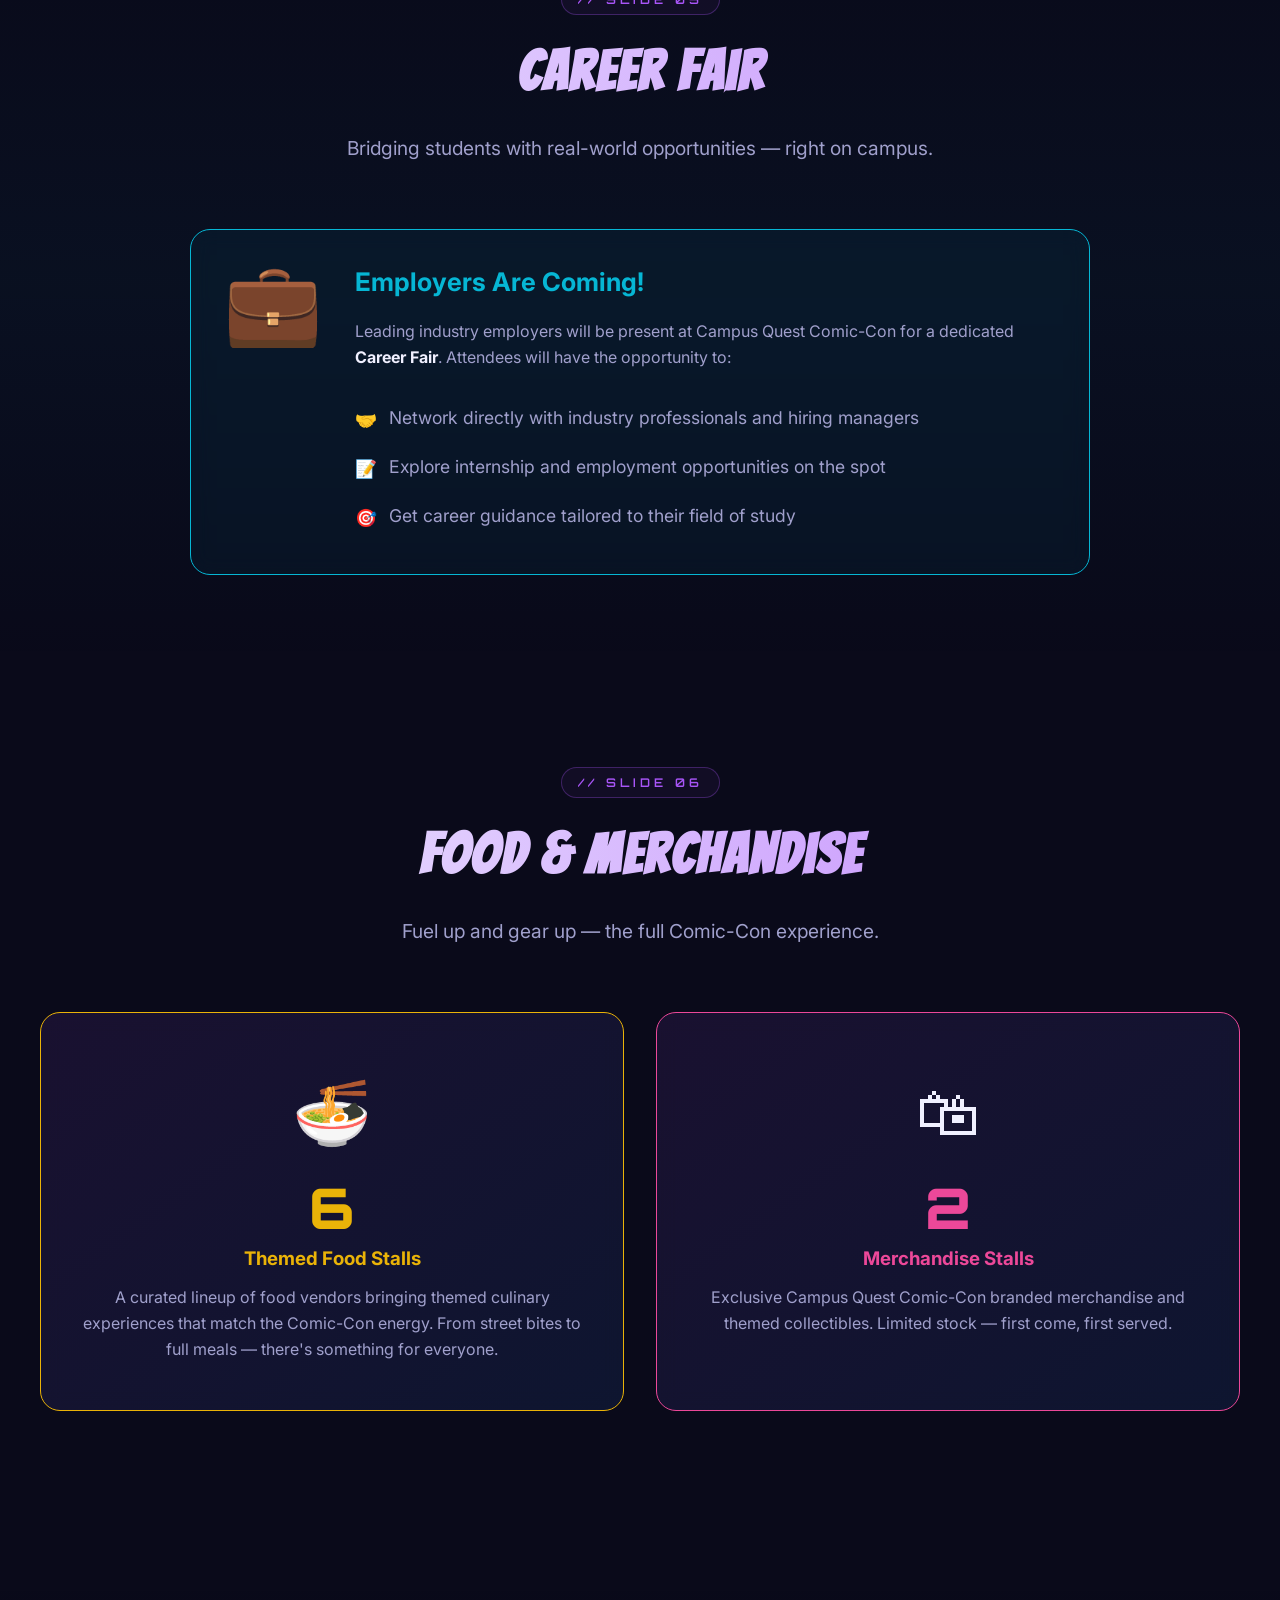
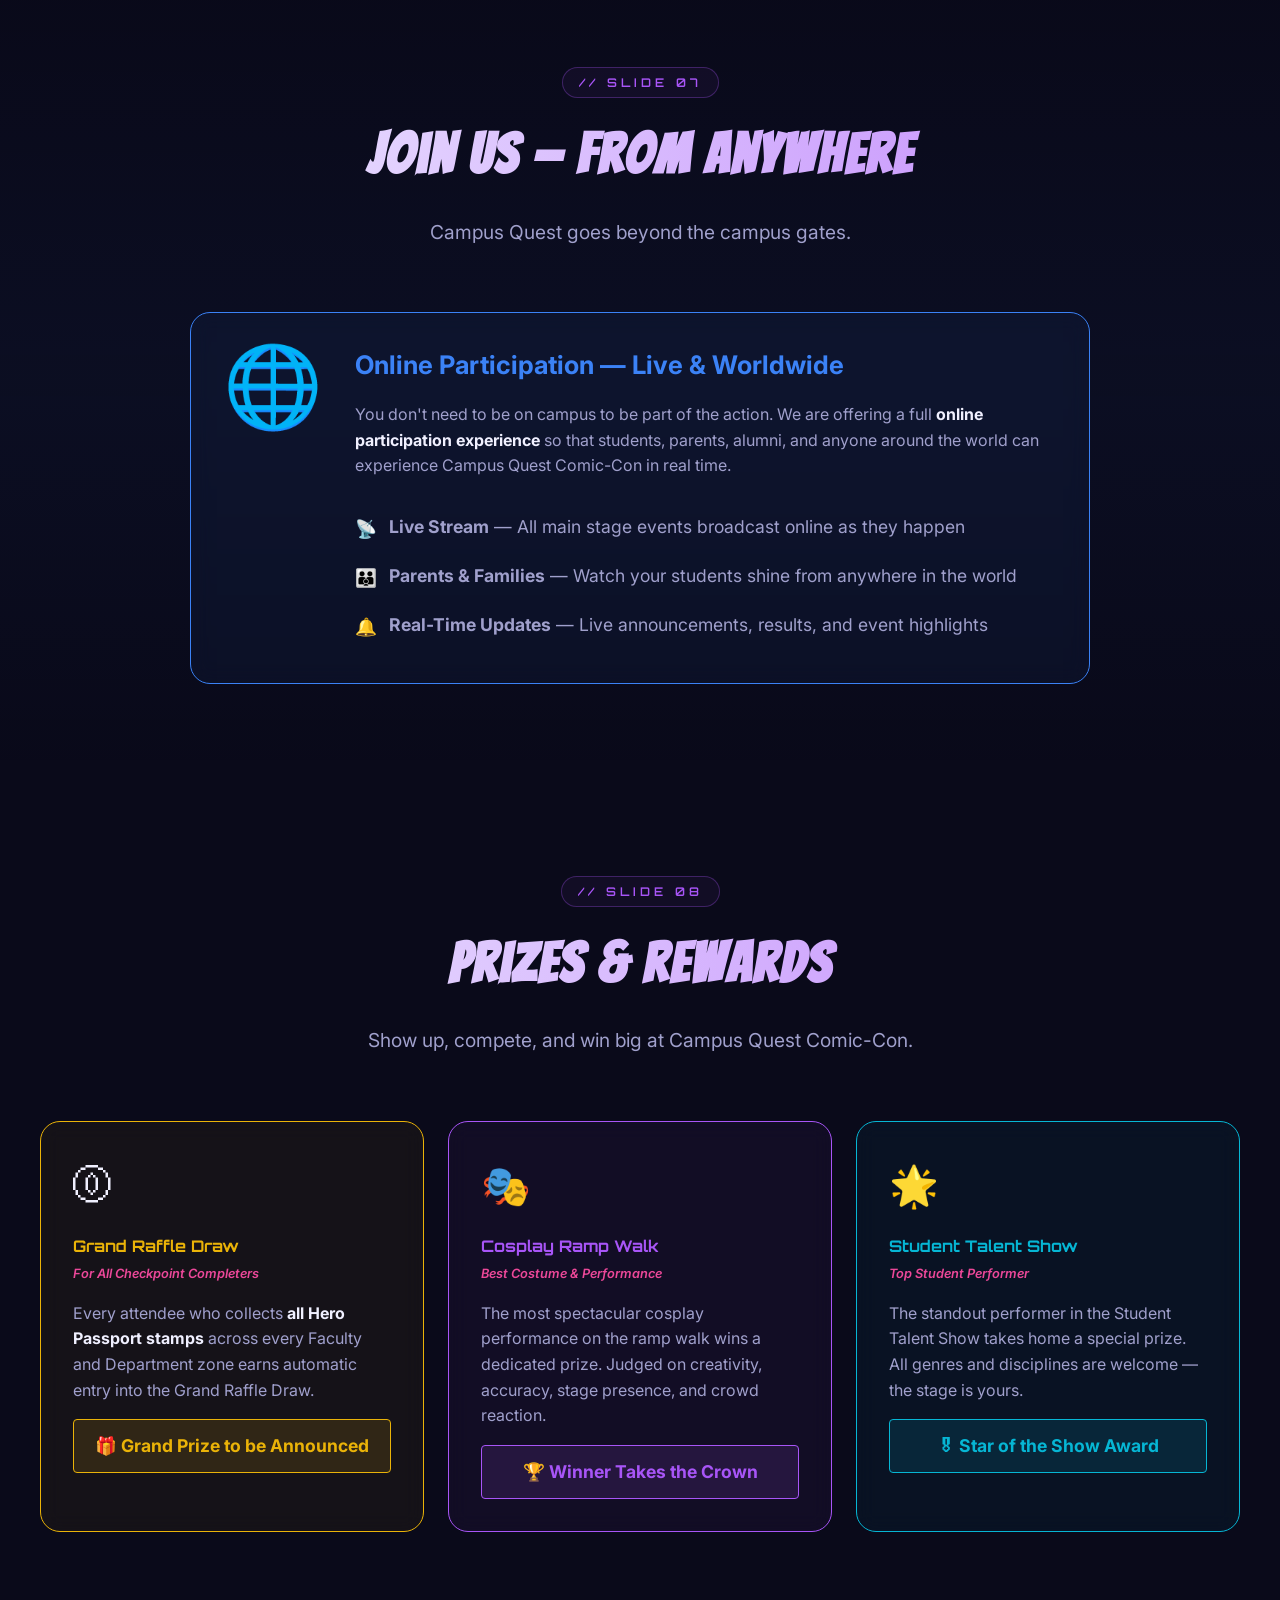
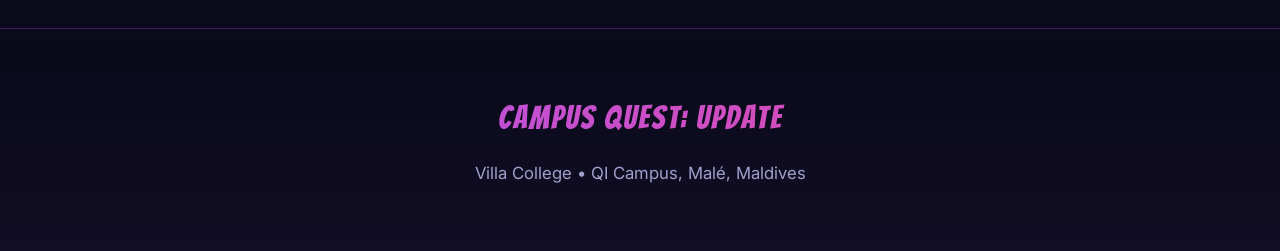
==== commit 346608ce: "feat: add admin panel explanation to web app section" ====
--- a/focal_points.html
+++ b/focal_points.html
@@ -123,6 +123,9 @@
                 </ul>
                 <div style="margin-top: 1.5rem; padding: 1.5rem; background: rgba(239,68,68,0.1); border-left: 4px solid #ef4444; border-radius: 0 8px 8px 0;">
                     <strong style="color: #ef4444;">The Conversion:</strong> Attendees MUST collect all stamps to enter the Grand Prize Draw at the Admissions Hub (The Final Boss). This forces 100% of motivated attendees to speak to an Admissions Counselor.
+                </div>
+                <div style="margin-top: 1.5rem; padding: 1.5rem; background: rgba(34,197,94,0.1); border-left: 4px solid #22c55e; border-radius: 0 8px 8px 0;">
+                    <strong style="color: #22c55e;">The Admin Panel:</strong> Secure dashboard to monitor real-time event analytics, track attendee progression, and securely export lead data (CSV) for post-event marketing and admissions follow-up.
                 </div>
             </div>
             <div class="what-is-image" style="background: rgba(10,10,26,0.5); display: flex; align-items: center; justify-content: center; border-radius: 20px; border: 1px solid var(--glass-border);">
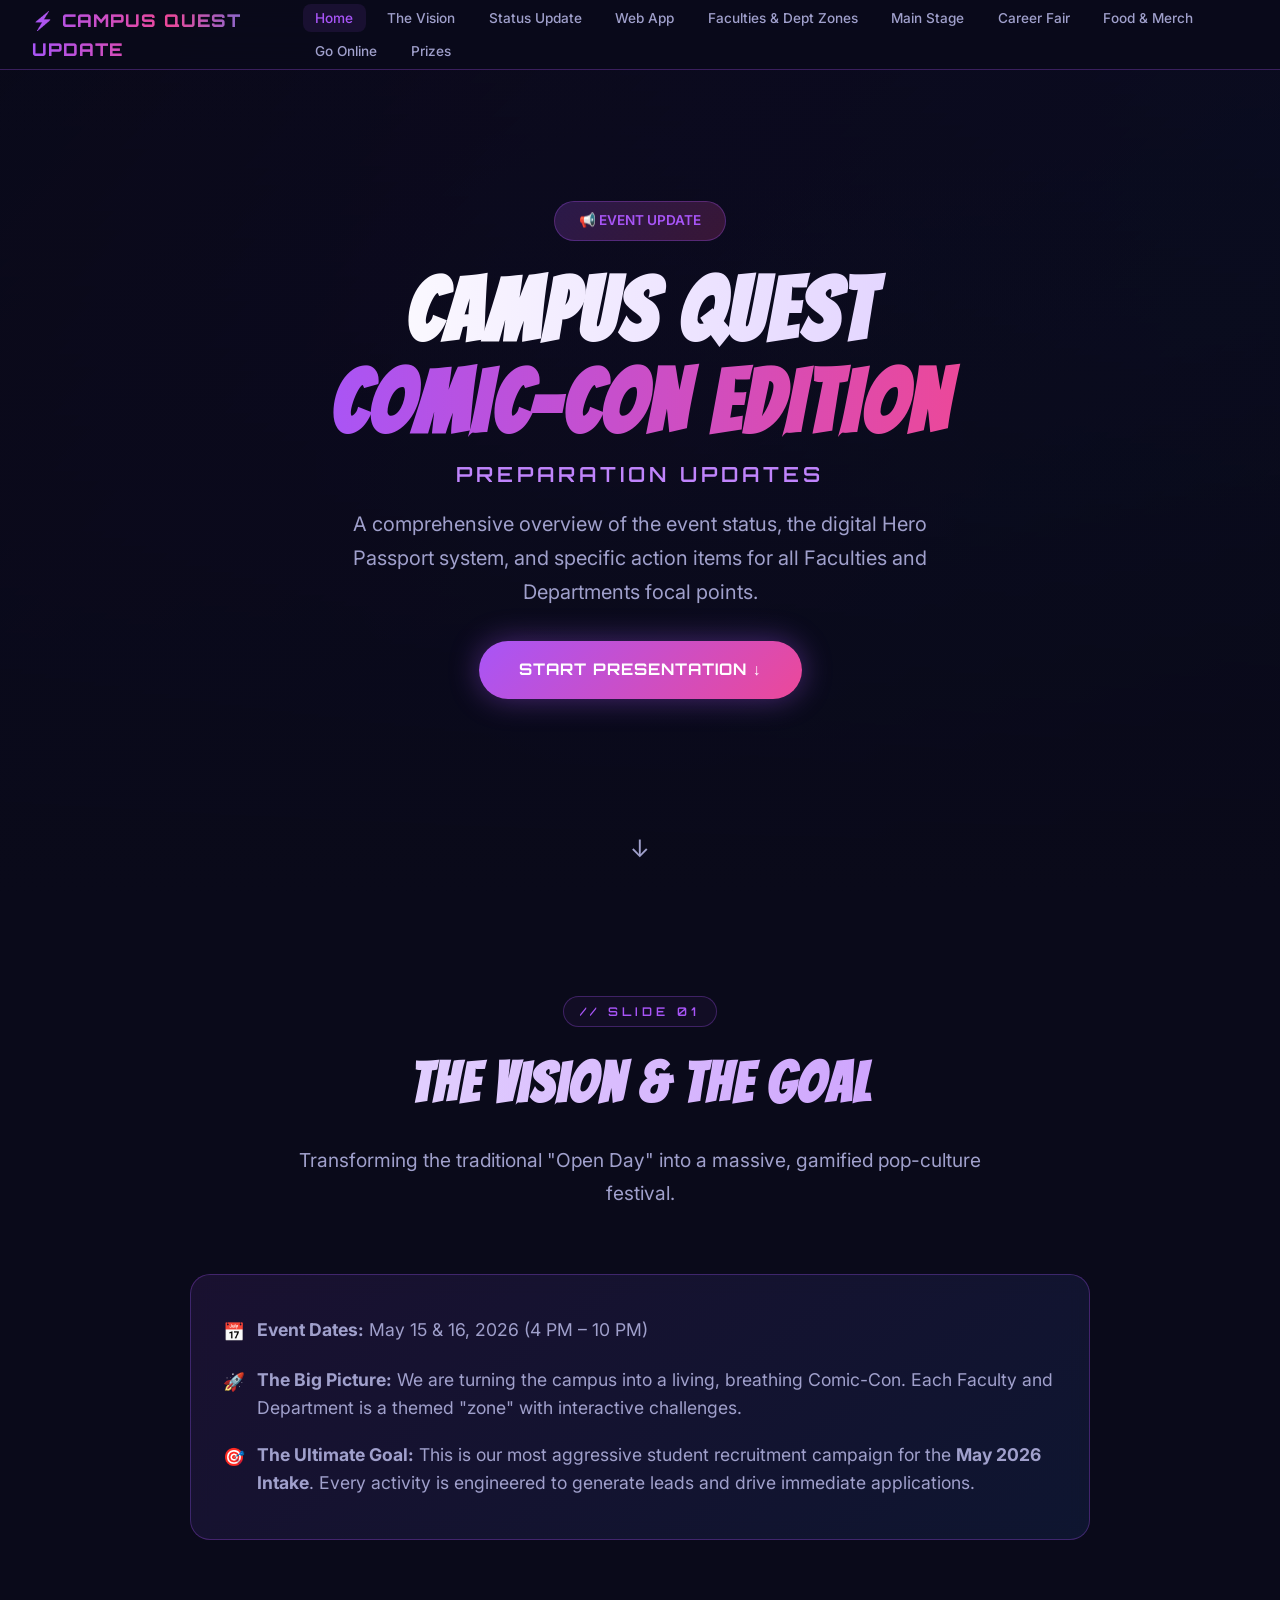
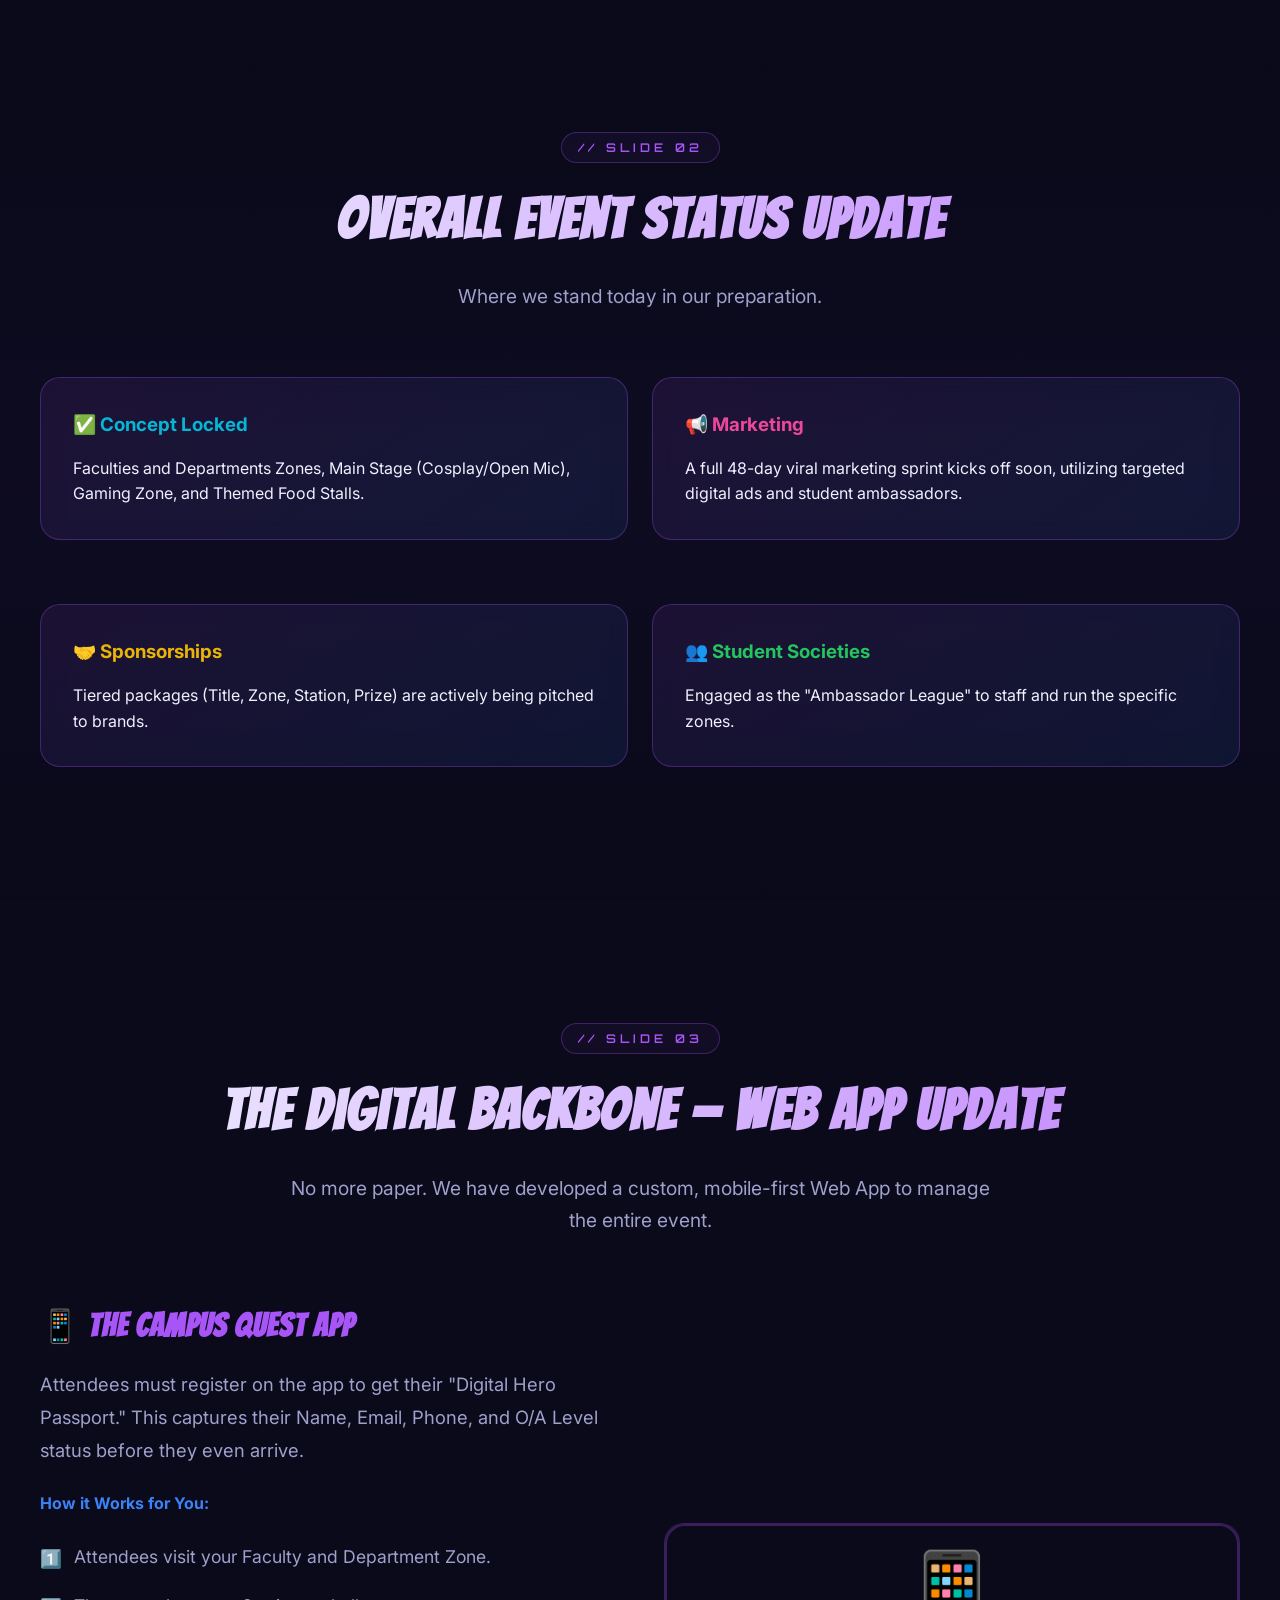
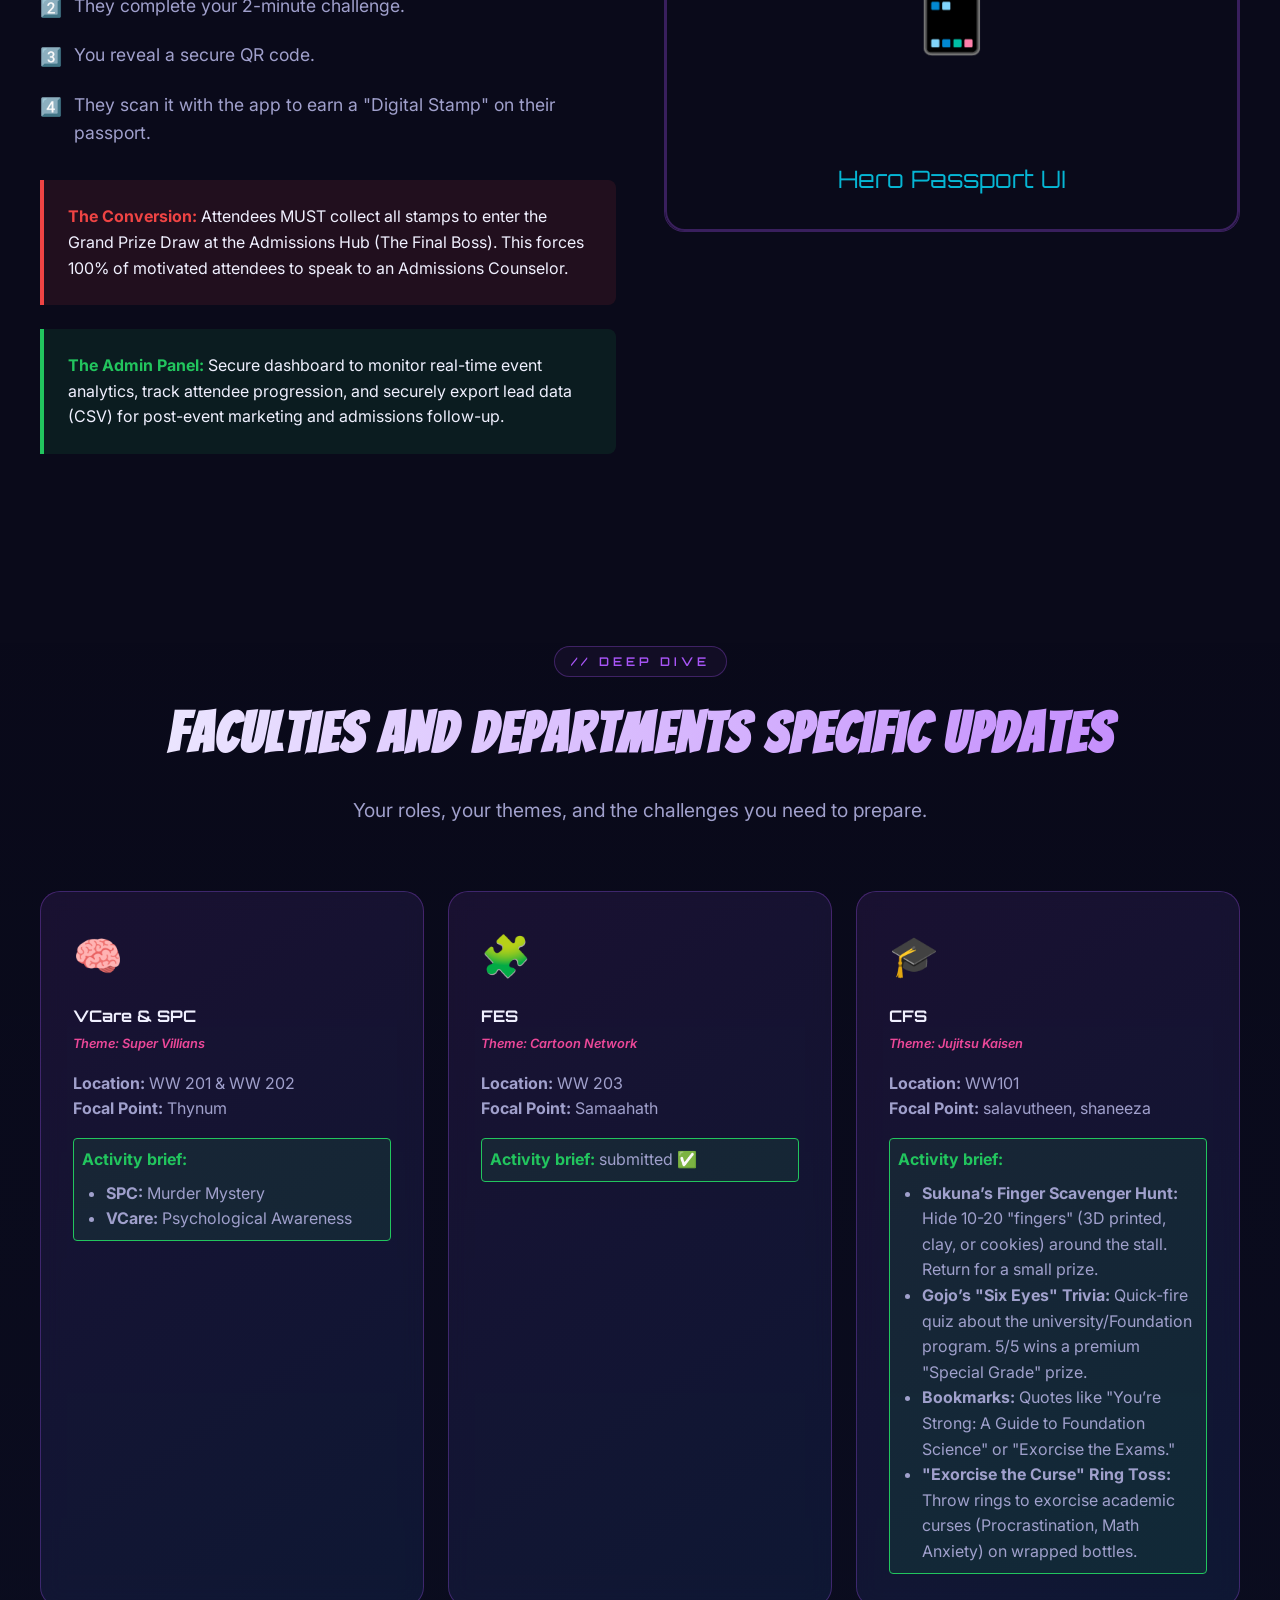
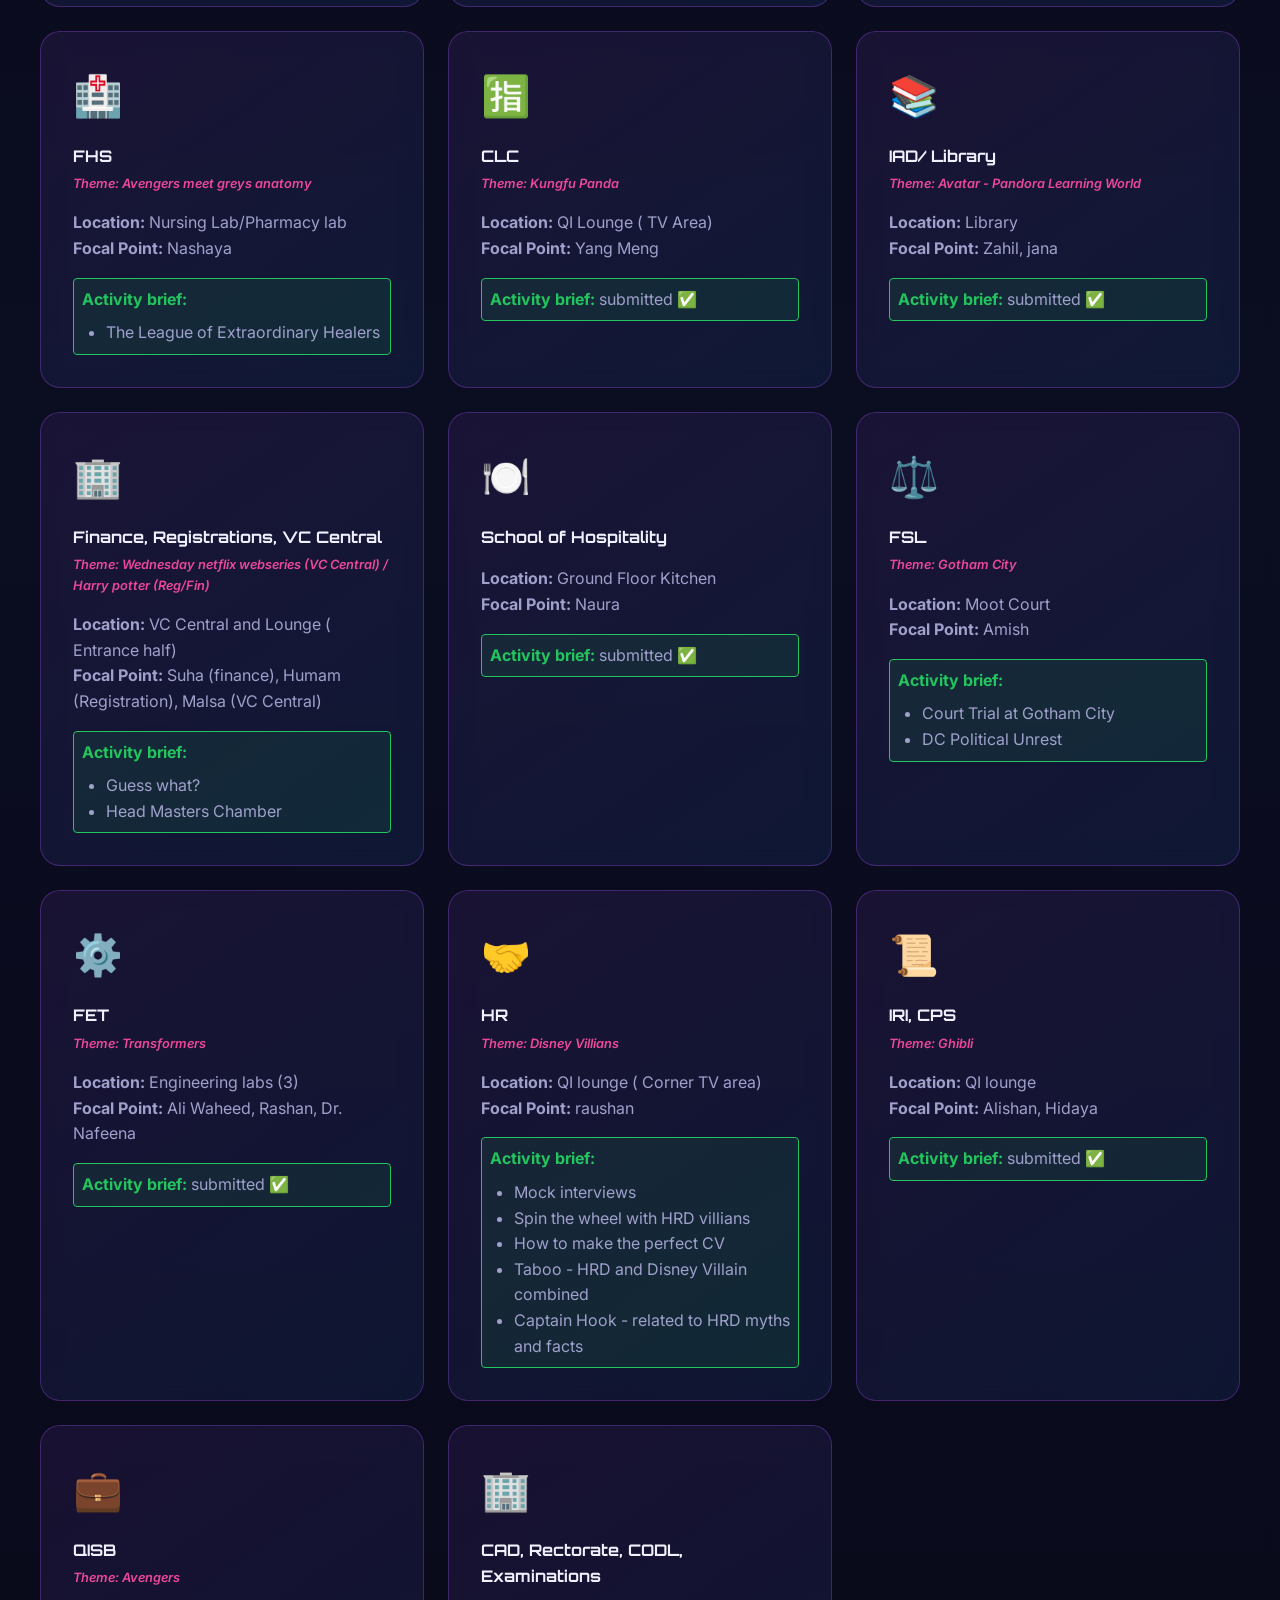
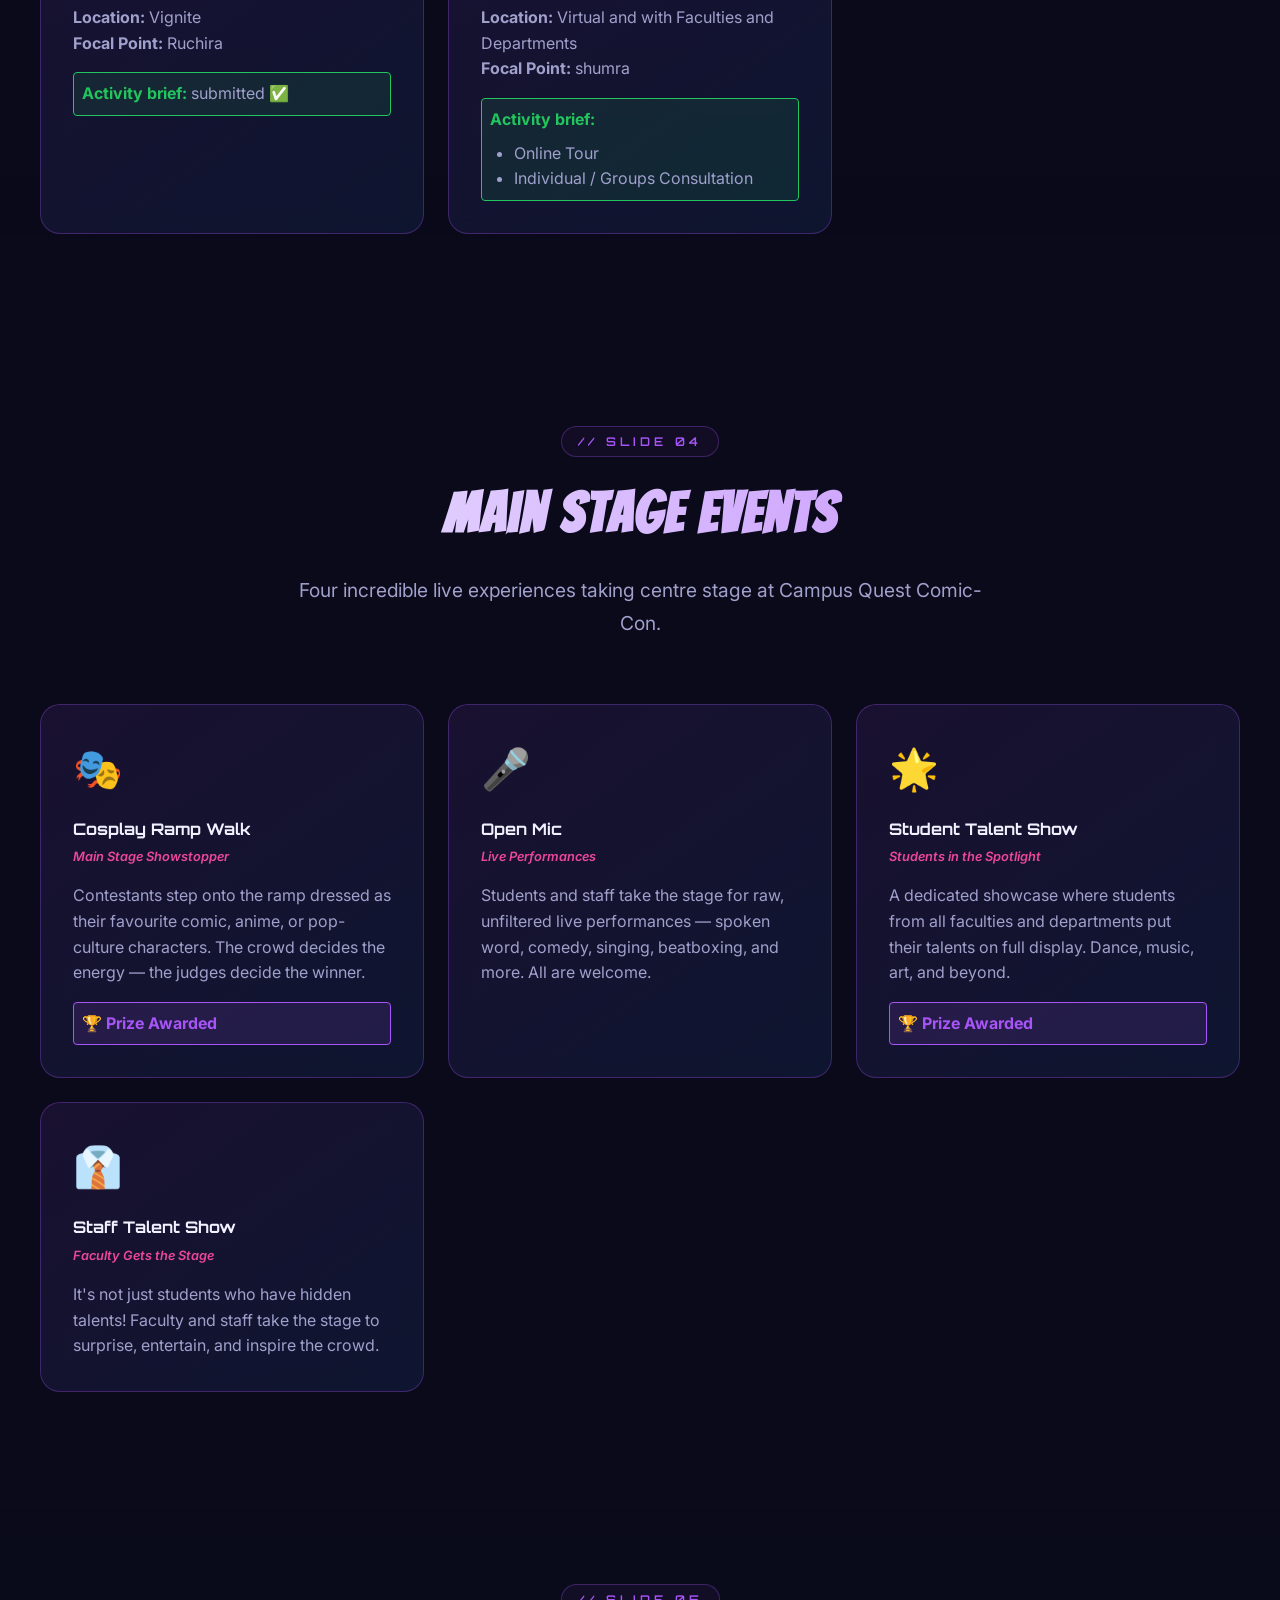
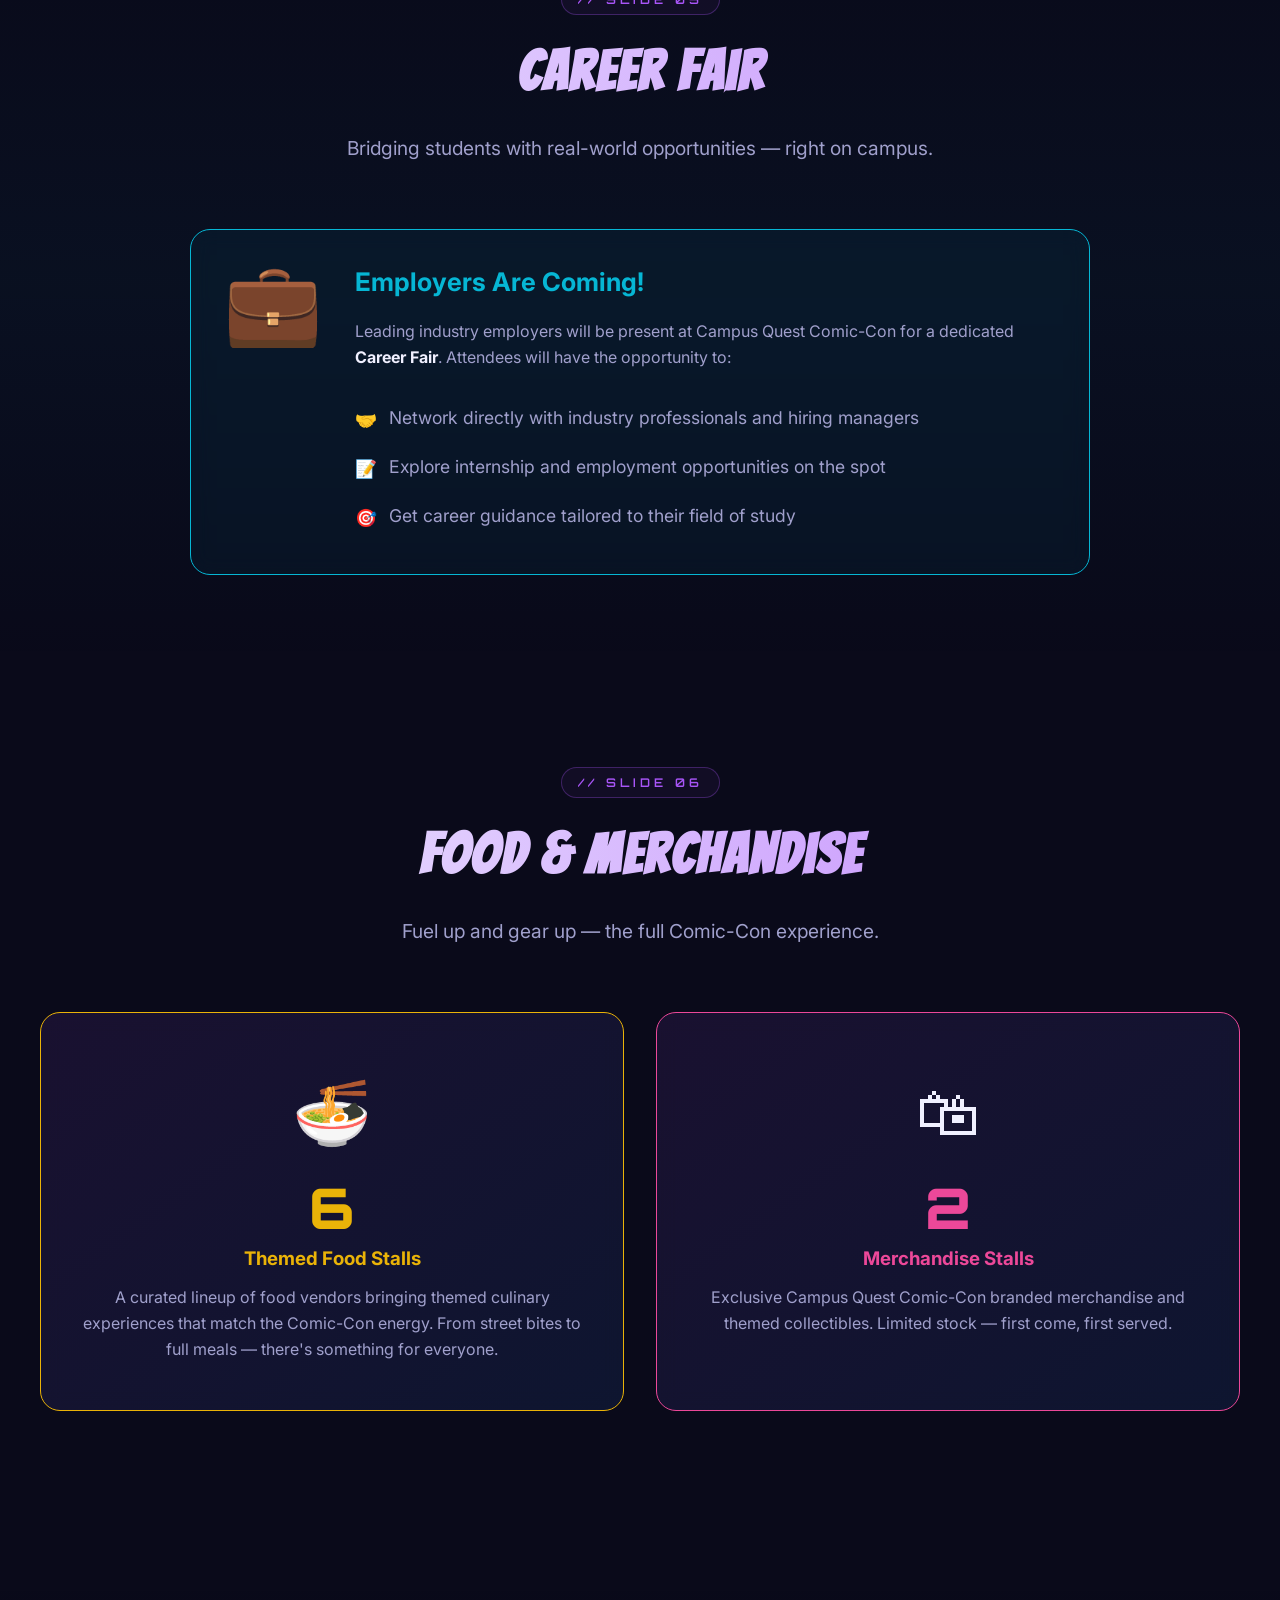
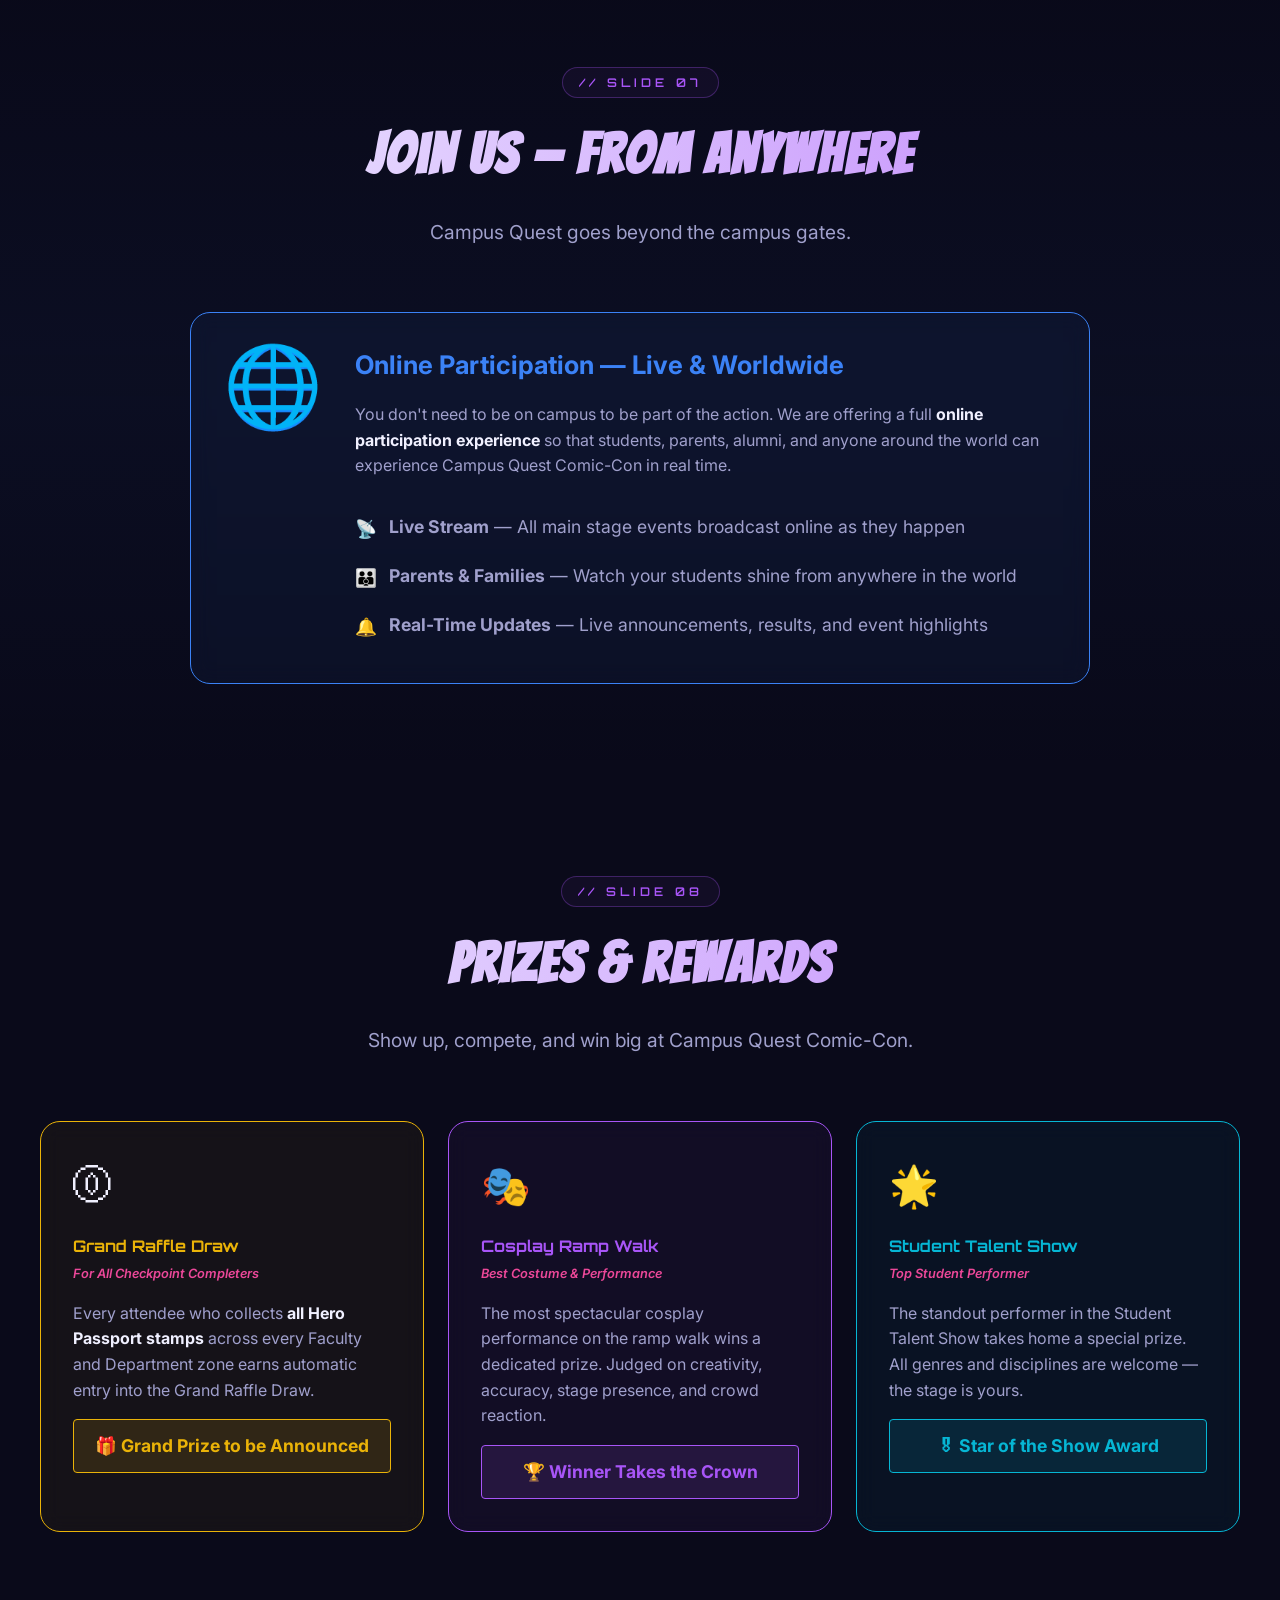
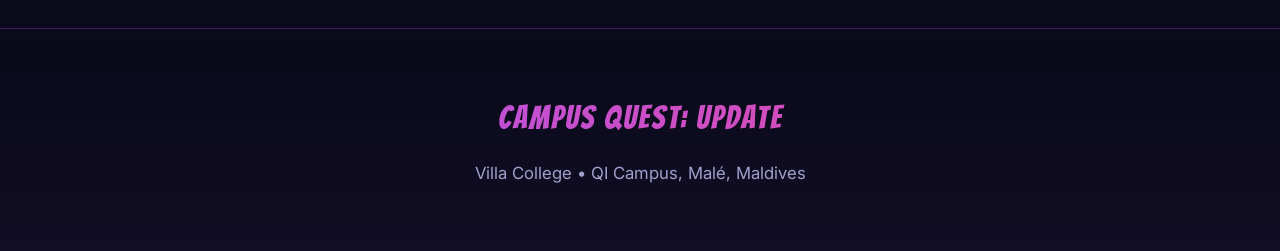
==== commit dec09de6: "style: update emoji for Cosplay Ramp Walk in Main Stage section" ====
--- a/focal_points.html
+++ b/focal_points.html
@@ -357,7 +357,7 @@
         <div class="factions-grid">
             <!-- Cosplay Ramp Walk -->
             <div class="glass-card faction-card reveal">
-                <span class="faction-icon">&#128535;</span>
+                <span class="faction-icon">&#127917;</span>
                 <h3>Cosplay Ramp Walk</h3>
                 <div class="faction-theme">Main Stage Showstopper</div>
                 <div style="margin-top: 1rem; color: var(--text-secondary);">
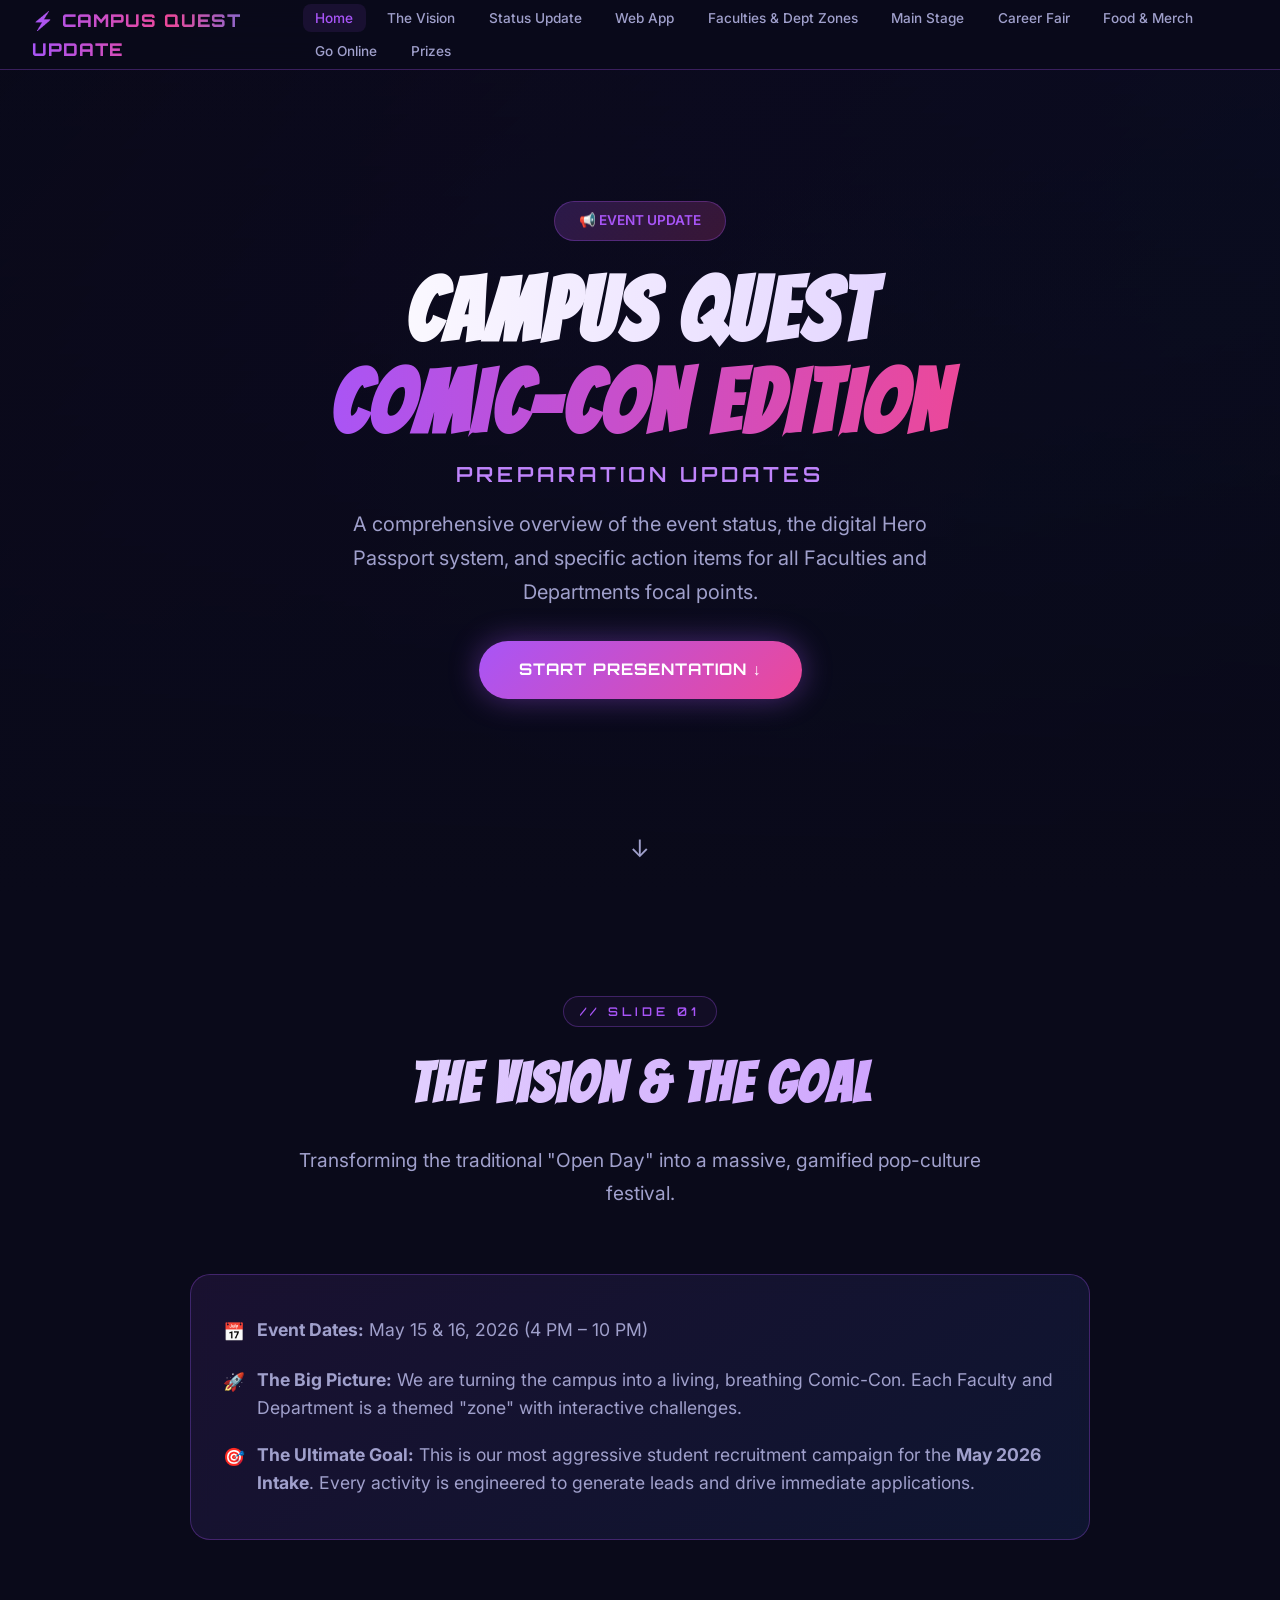
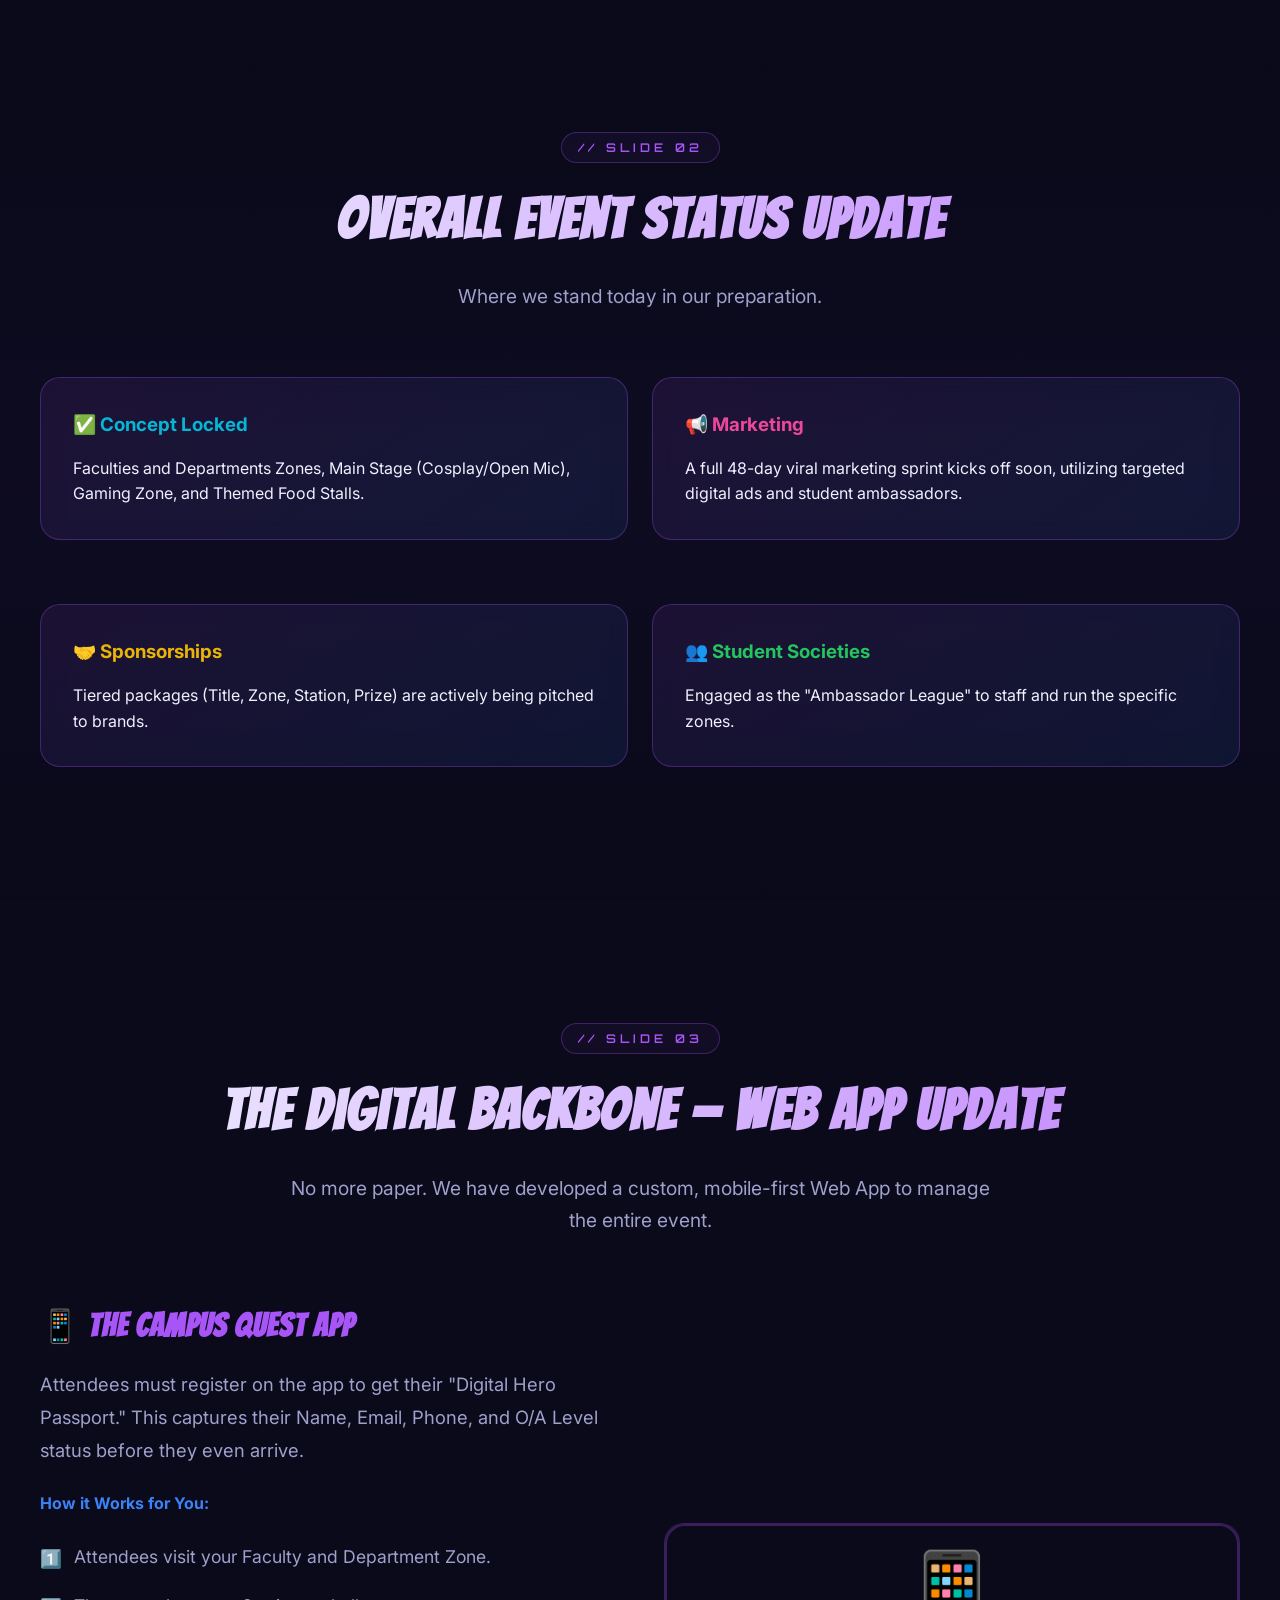
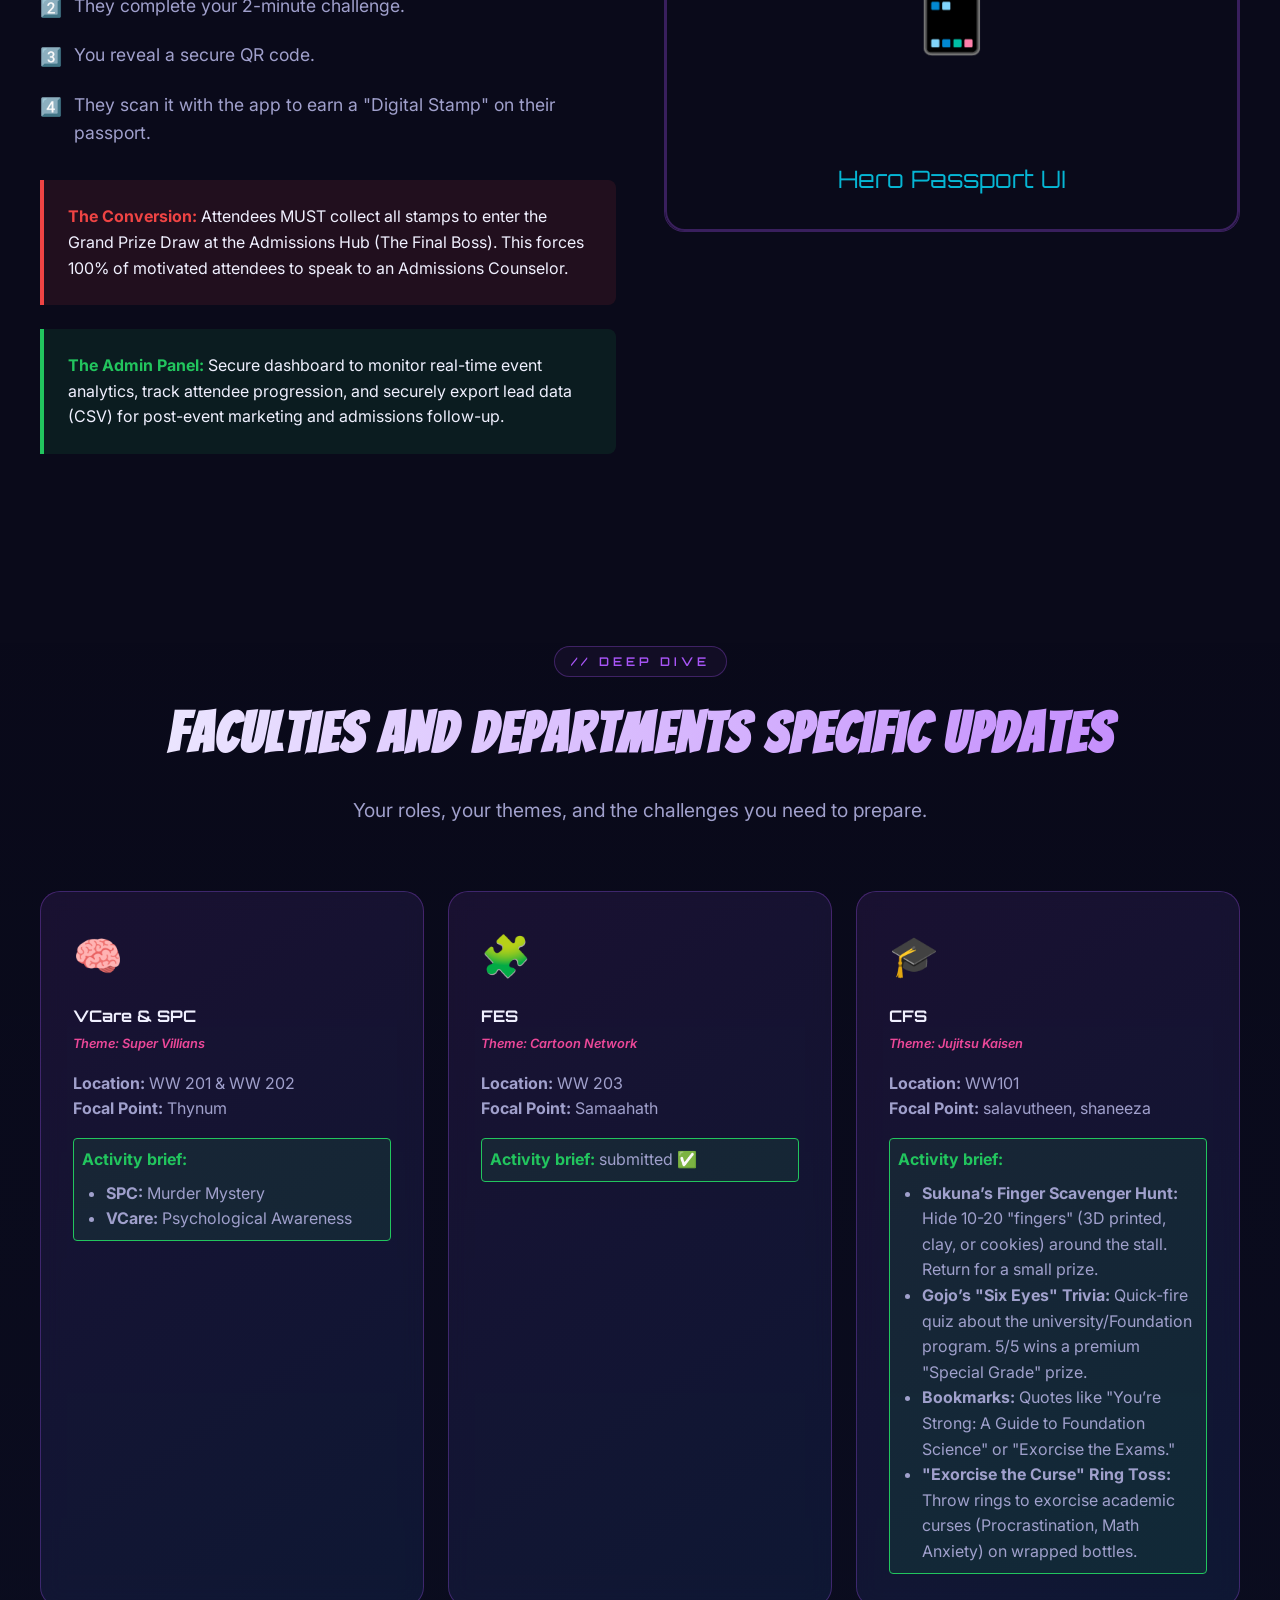
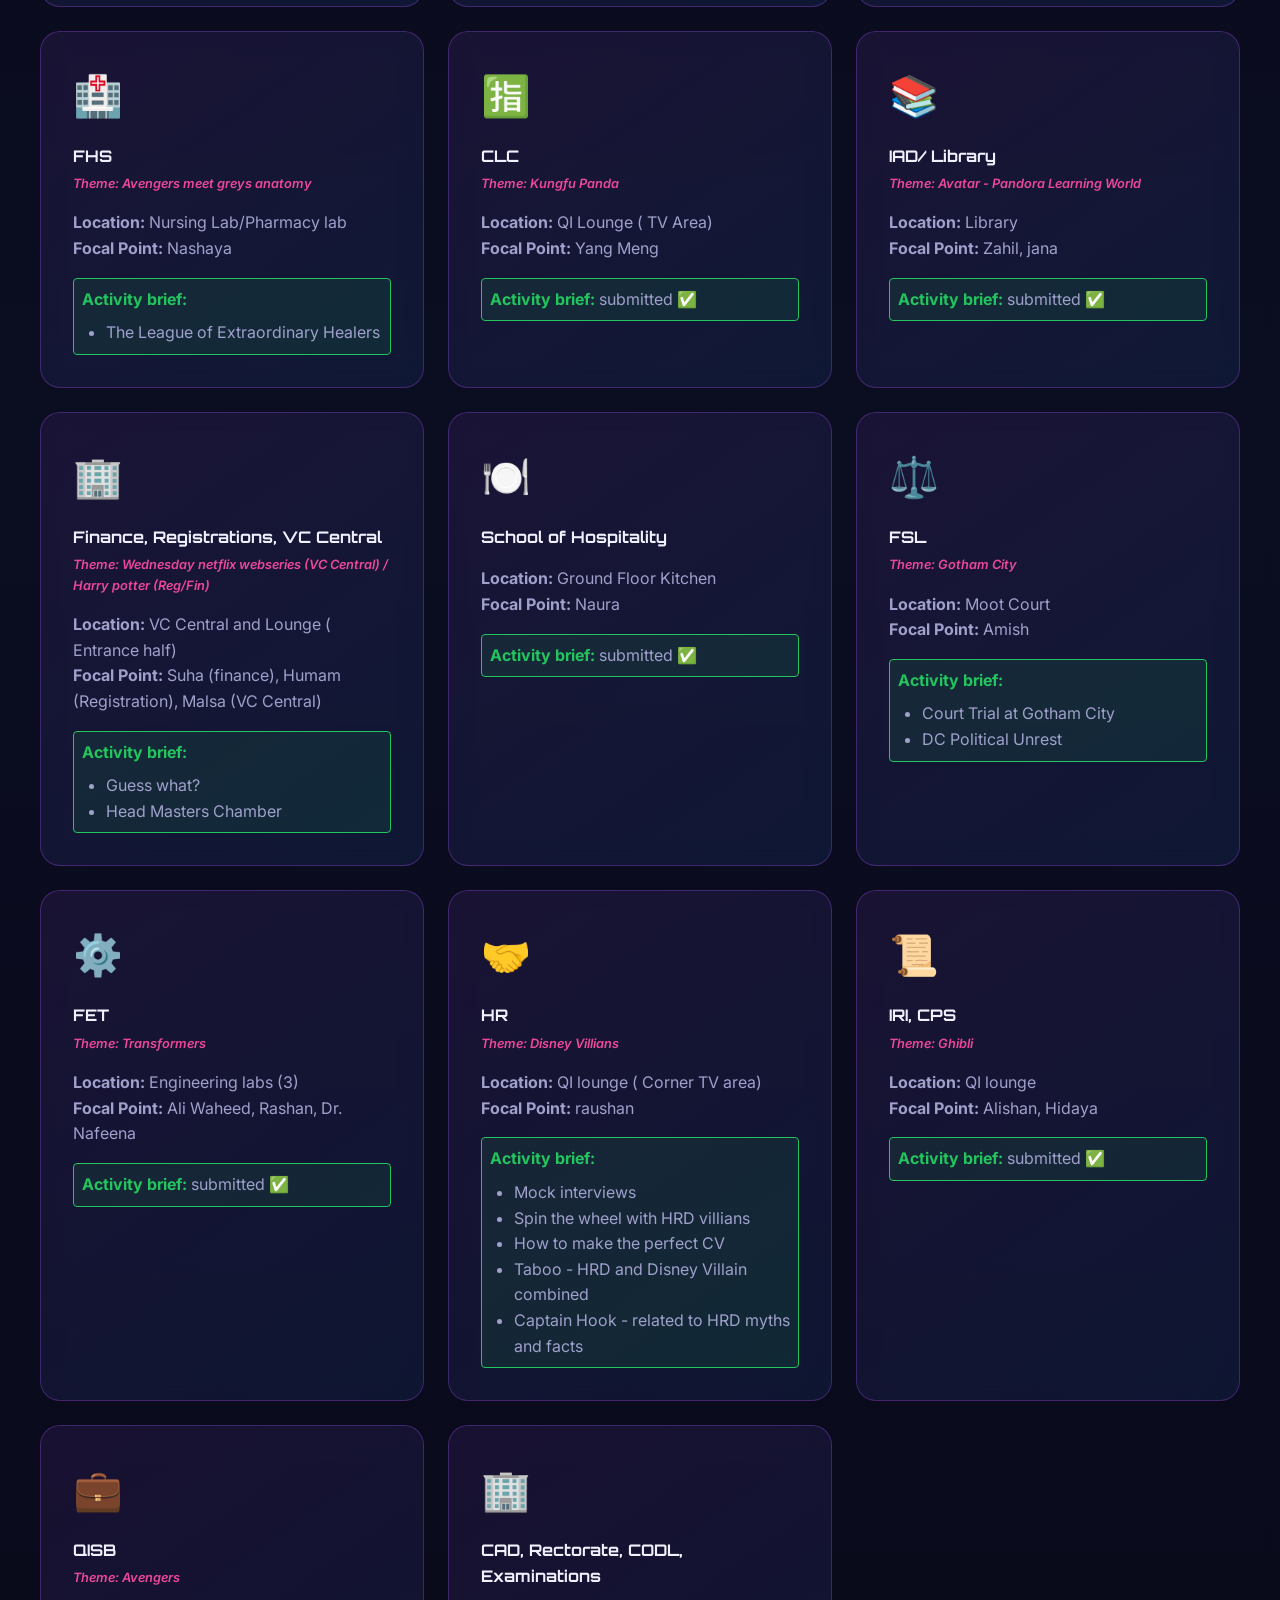
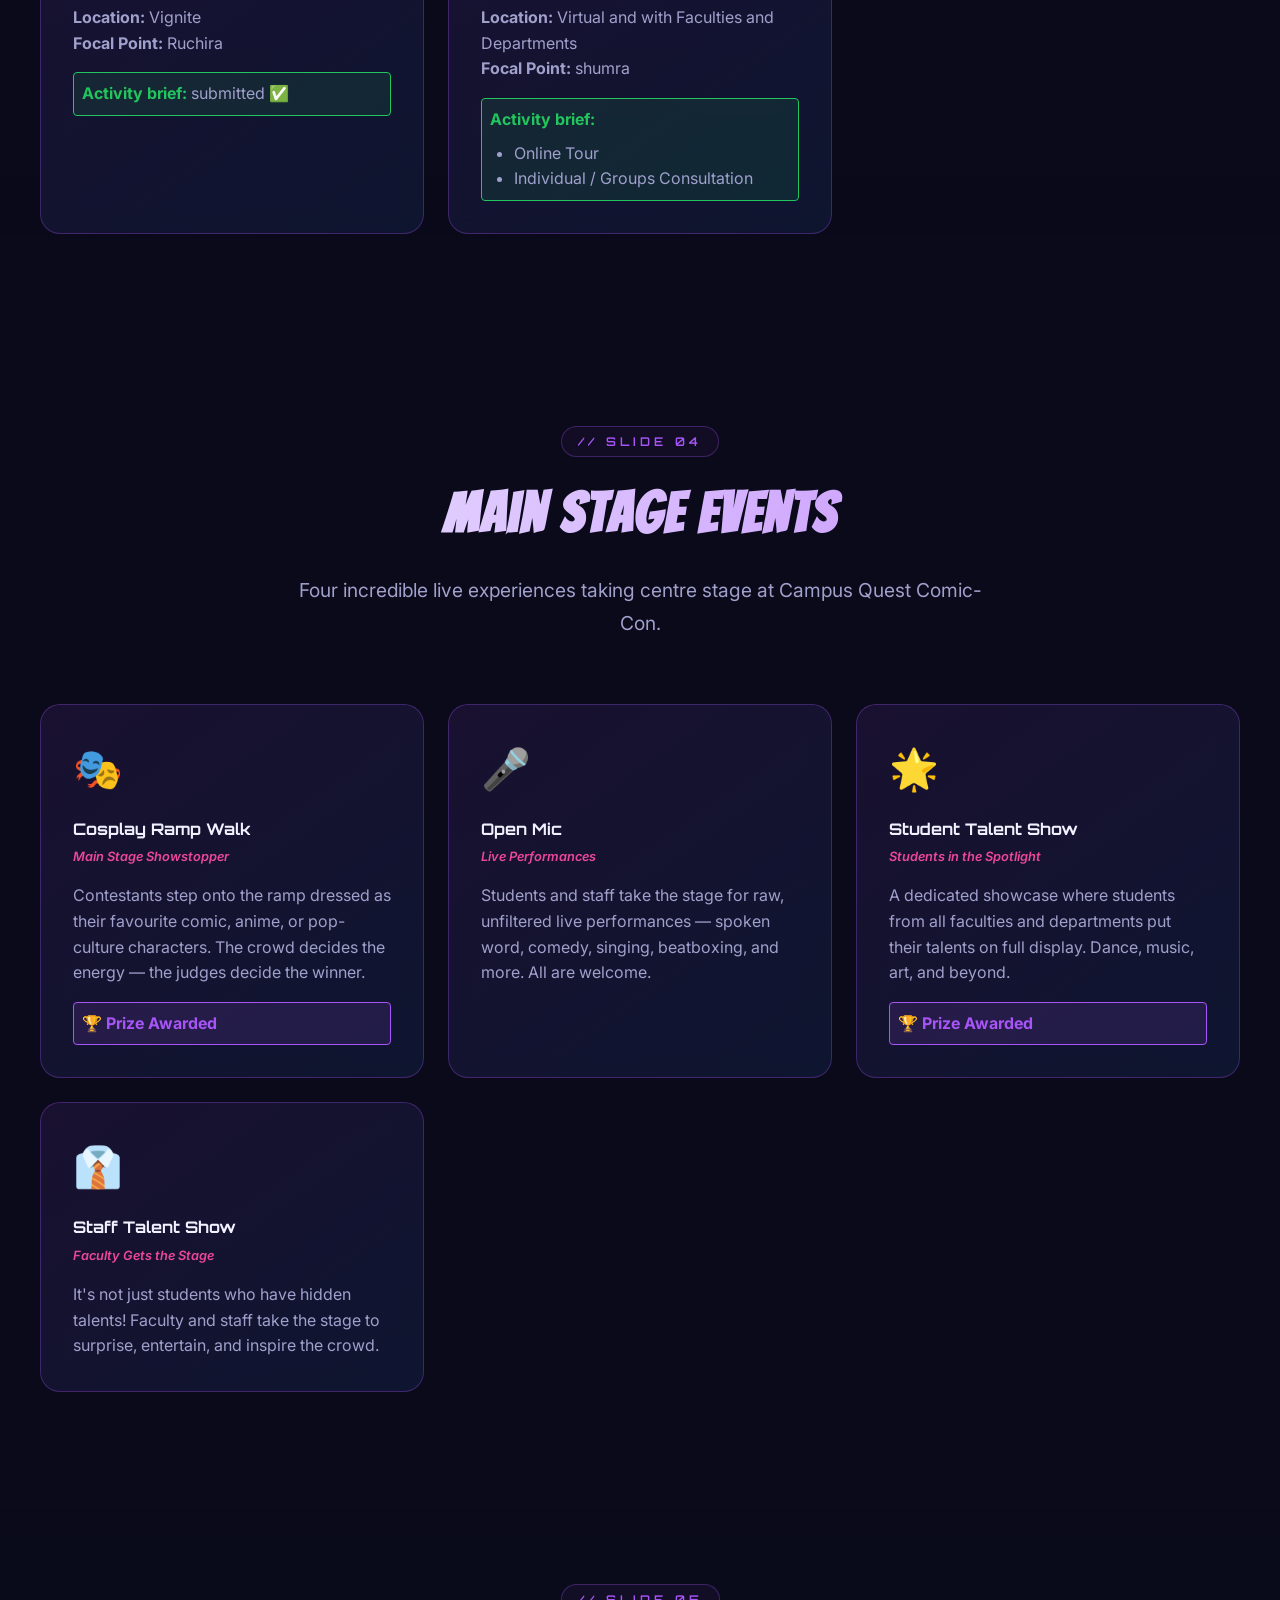
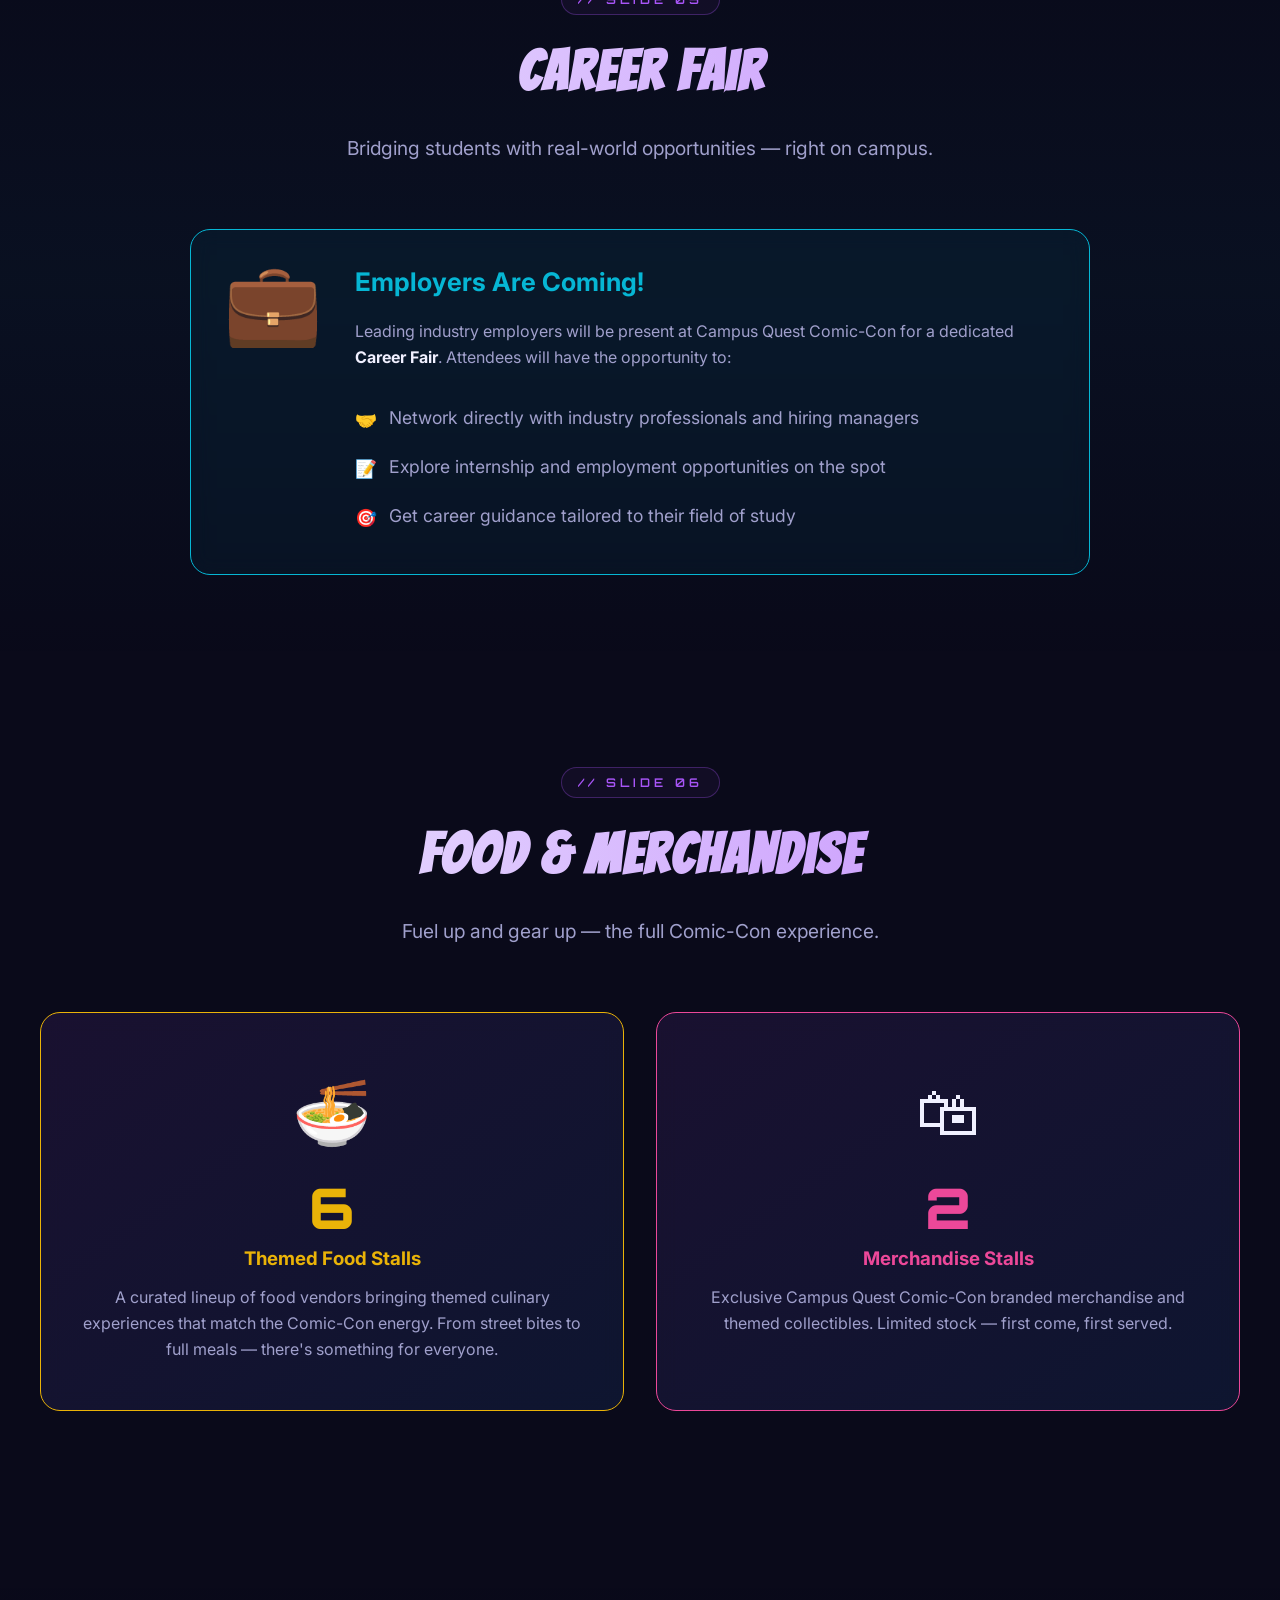
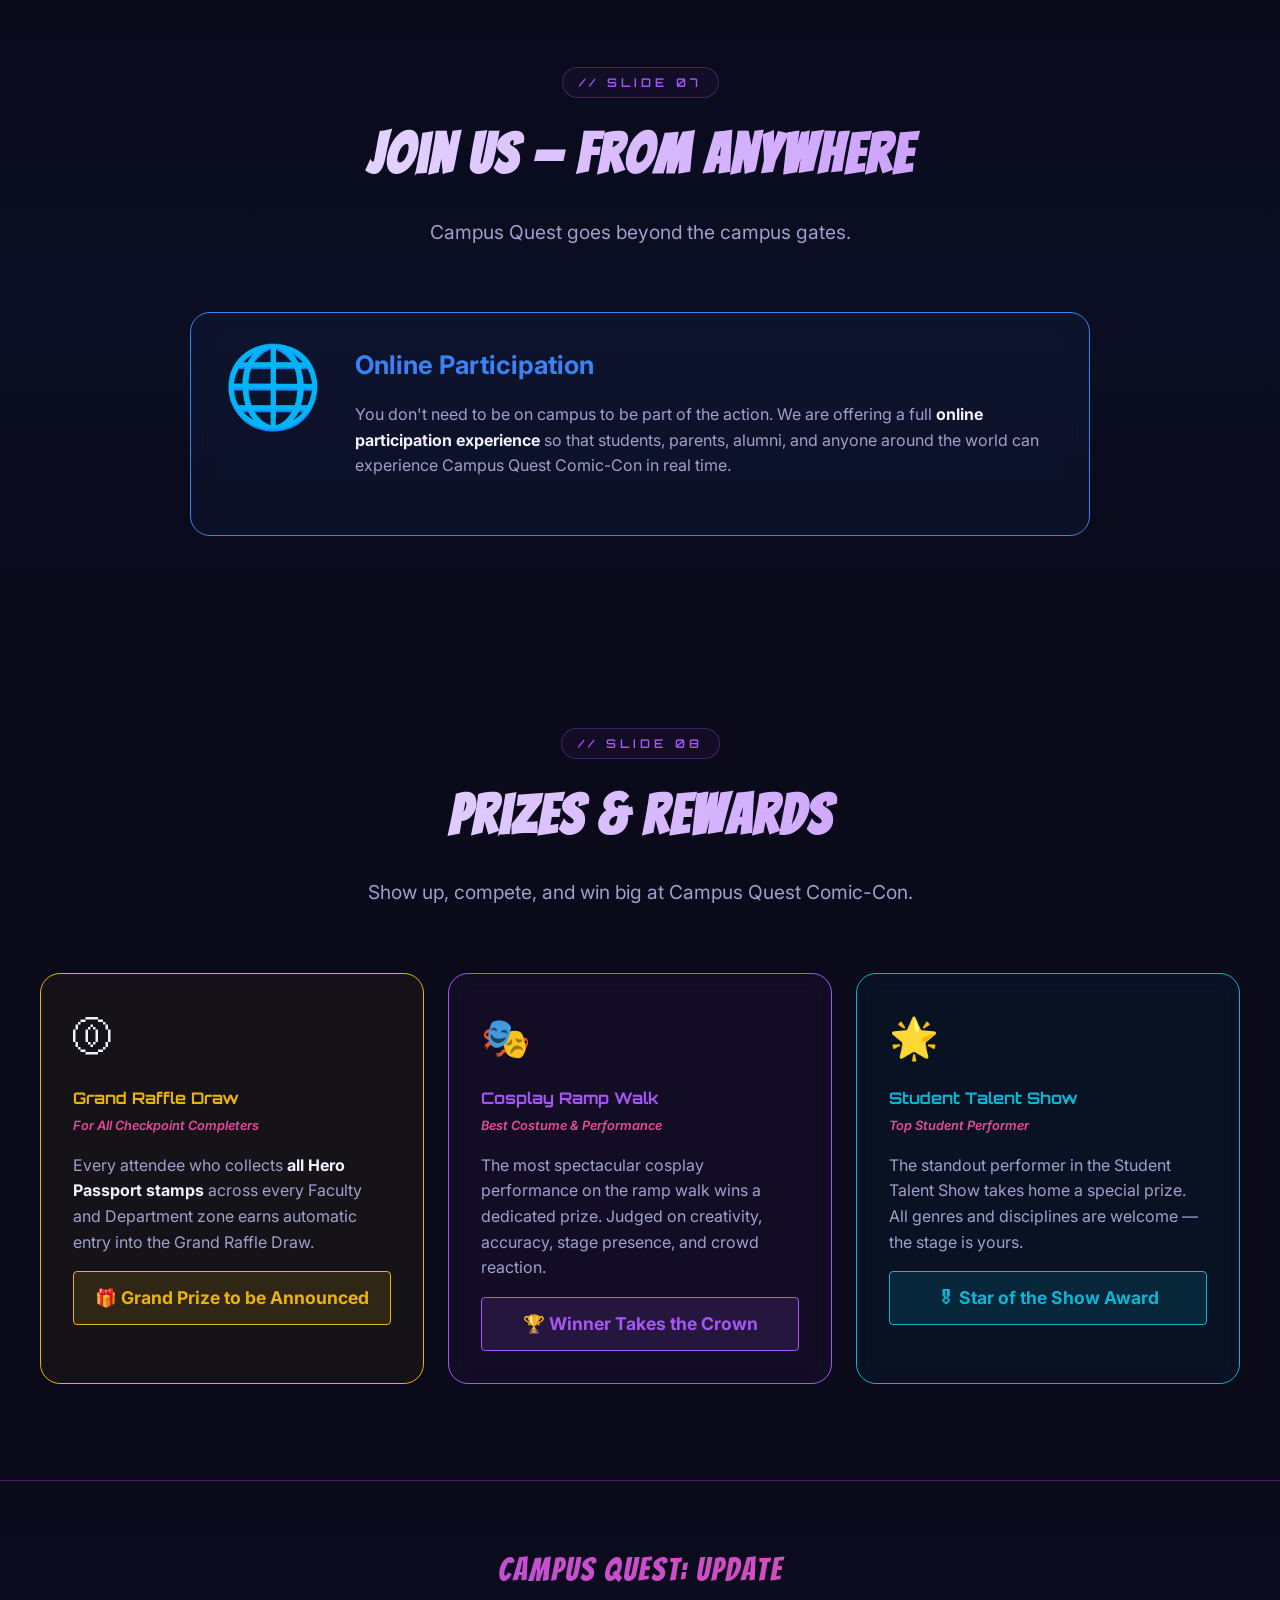
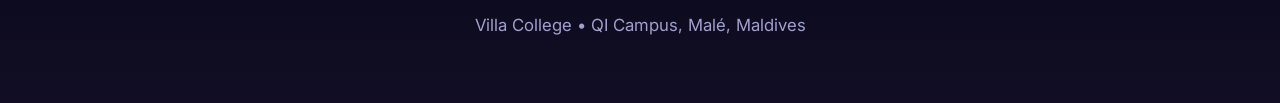
==== commit 5b3aae72: "style: simplify Online Participation heading and remove bullet points" ====
--- a/focal_points.html
+++ b/focal_points.html
@@ -470,13 +470,8 @@
             <div style="display: flex; align-items: flex-start; gap: 2rem; flex-wrap: wrap;">
                 <div style="font-size: 5rem; line-height: 1;">&#127760;</div>
                 <div style="flex: 1; min-width: 260px;">
-                    <h3 style="color: var(--neon-blue); margin-bottom: 1rem; font-size: 1.6rem;">Online Participation &mdash; Live &amp; Worldwide</h3>
+                    <h3 style="color: var(--neon-blue); margin-bottom: 1rem; font-size: 1.6rem;">Online Participation</h3>
                     <p style="color: var(--text-secondary); margin-bottom: 1.5rem;">You don't need to be on campus to be part of the action. We are offering a full <strong style="color: var(--text-primary);">online participation experience</strong> so that students, parents, alumni, and anyone around the world can experience Campus Quest Comic-Con in real time.</p>
-                    <ul class="highlight-list" style="margin-top: 0;">
-                        <li><span class="icon">&#128225;</span> <span><strong>Live Stream</strong> &mdash; All main stage events broadcast online as they happen</span></li>
-                        <li><span class="icon">&#128106;</span> <span><strong>Parents &amp; Families</strong> &mdash; Watch your students shine from anywhere in the world</span></li>
-                        <li><span class="icon">&#128276;</span> <span><strong>Real-Time Updates</strong> &mdash; Live announcements, results, and event highlights</span></li>
-                    </ul>
                 </div>
             </div>
         </div>
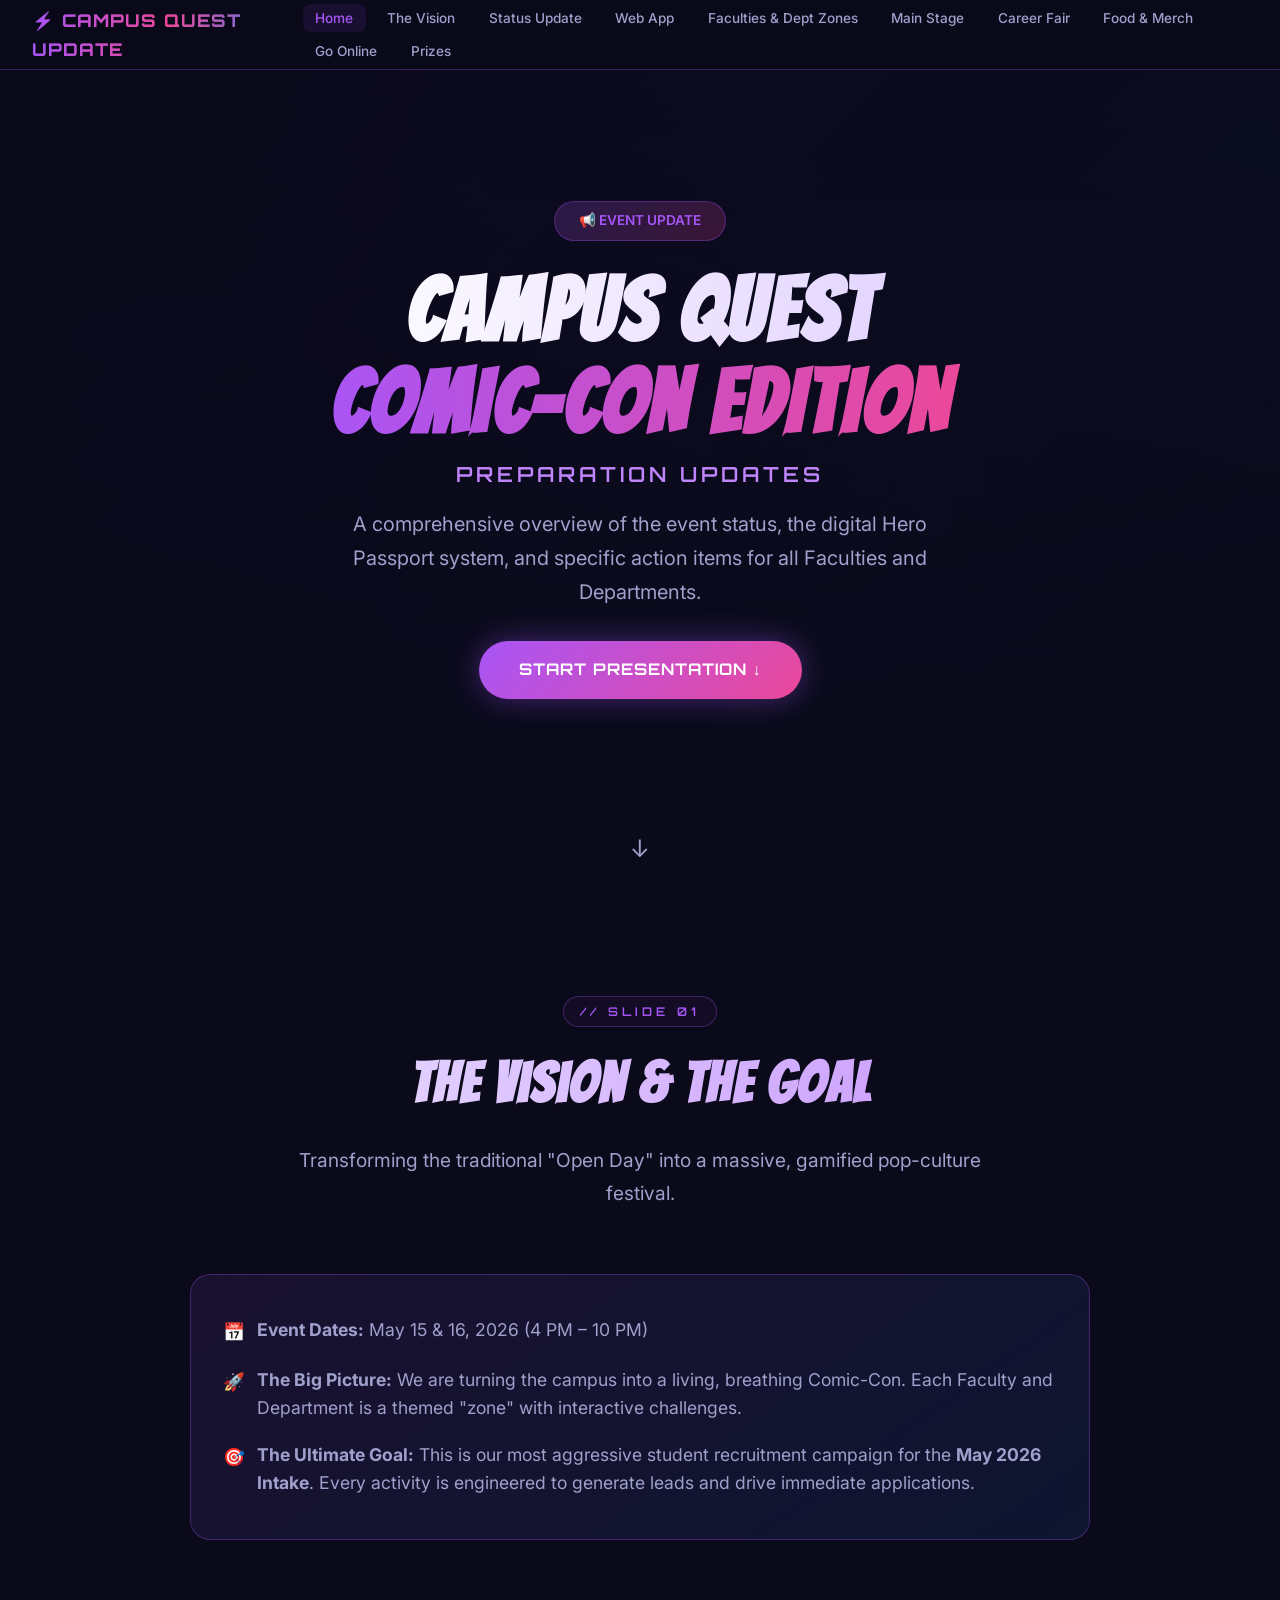
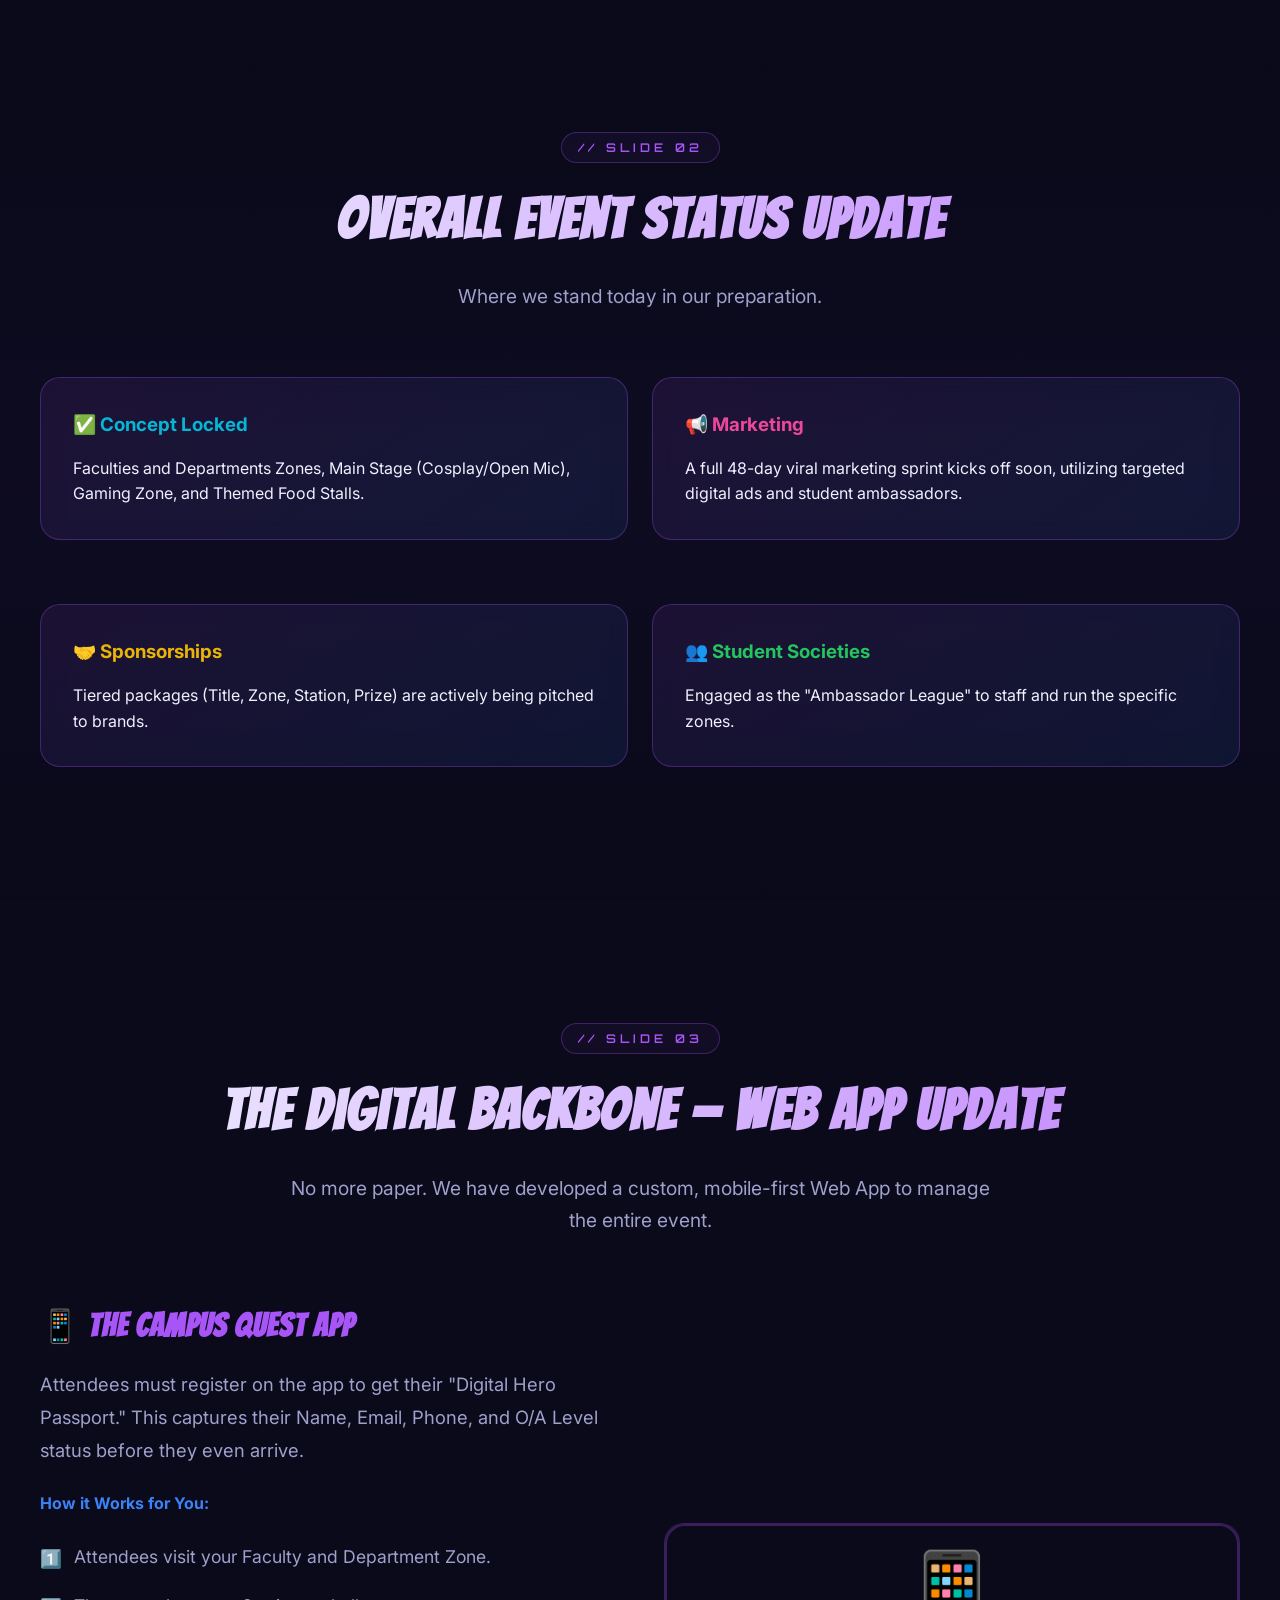
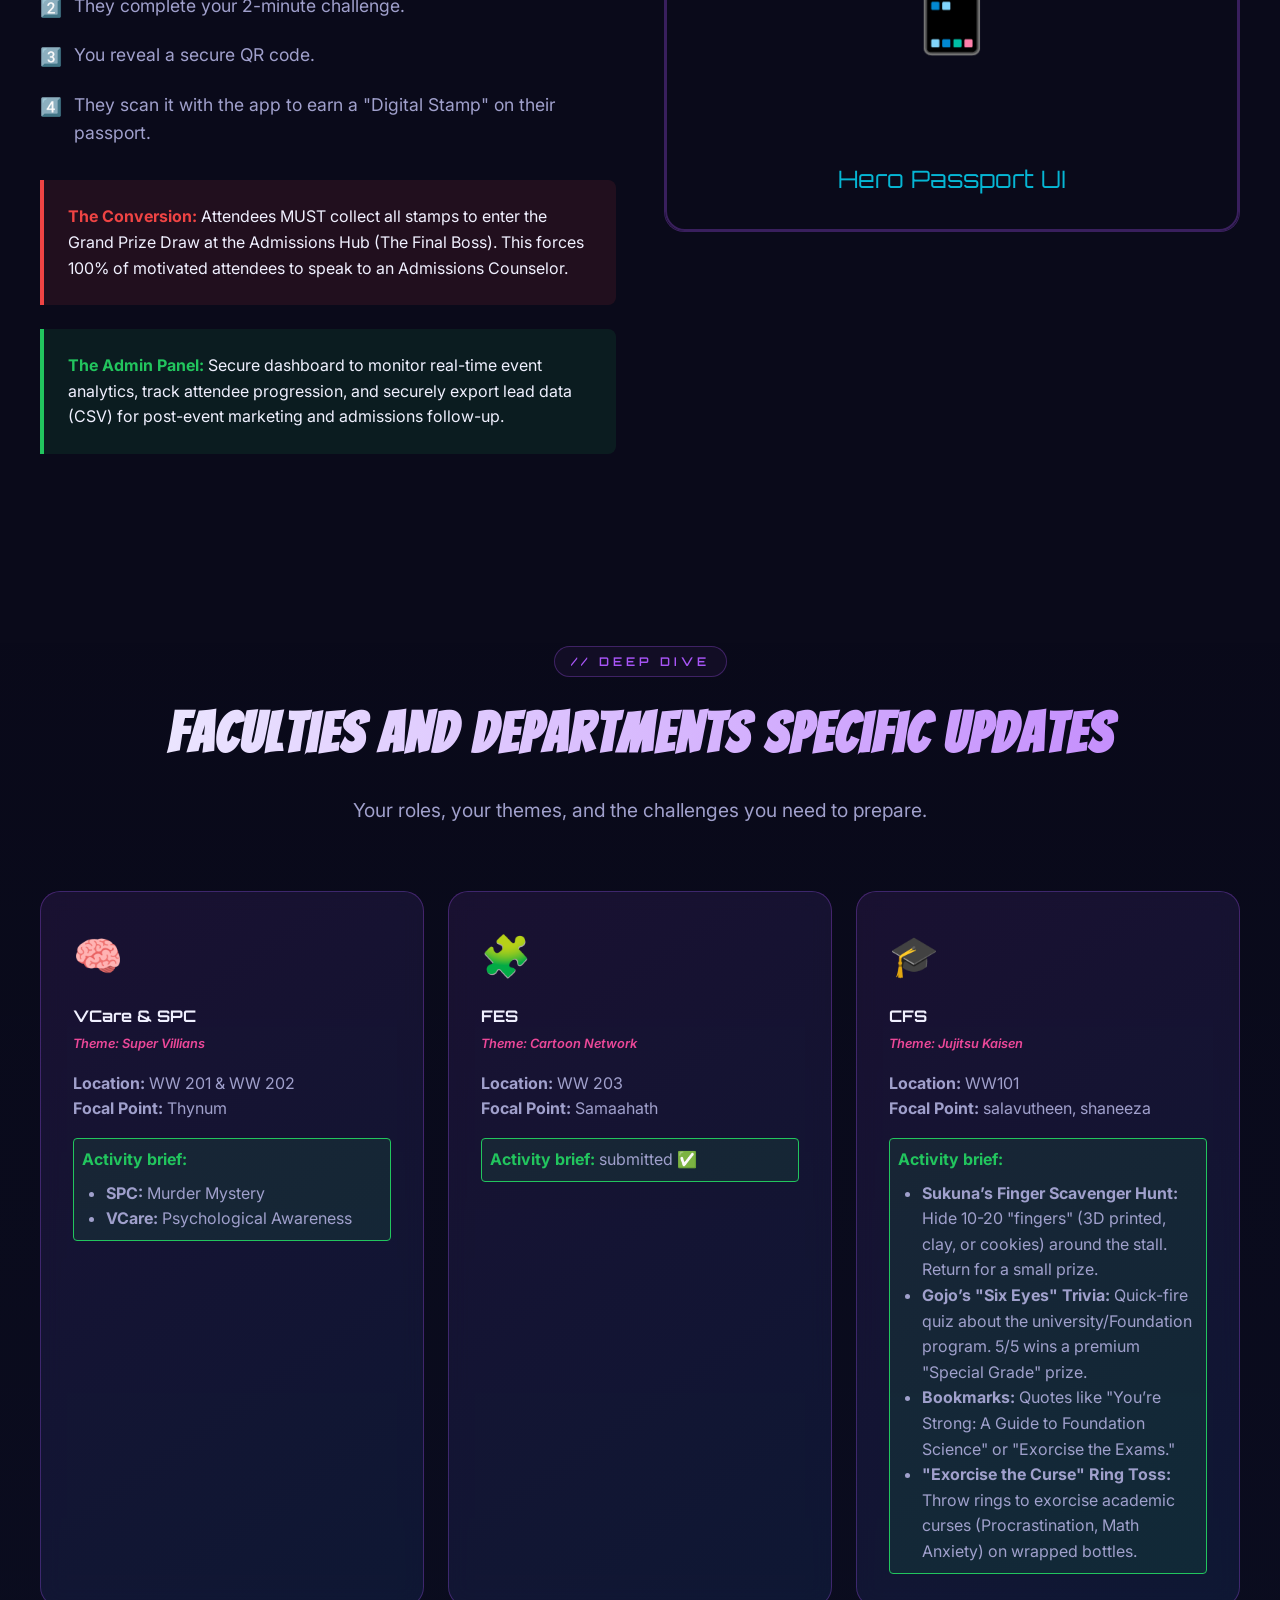
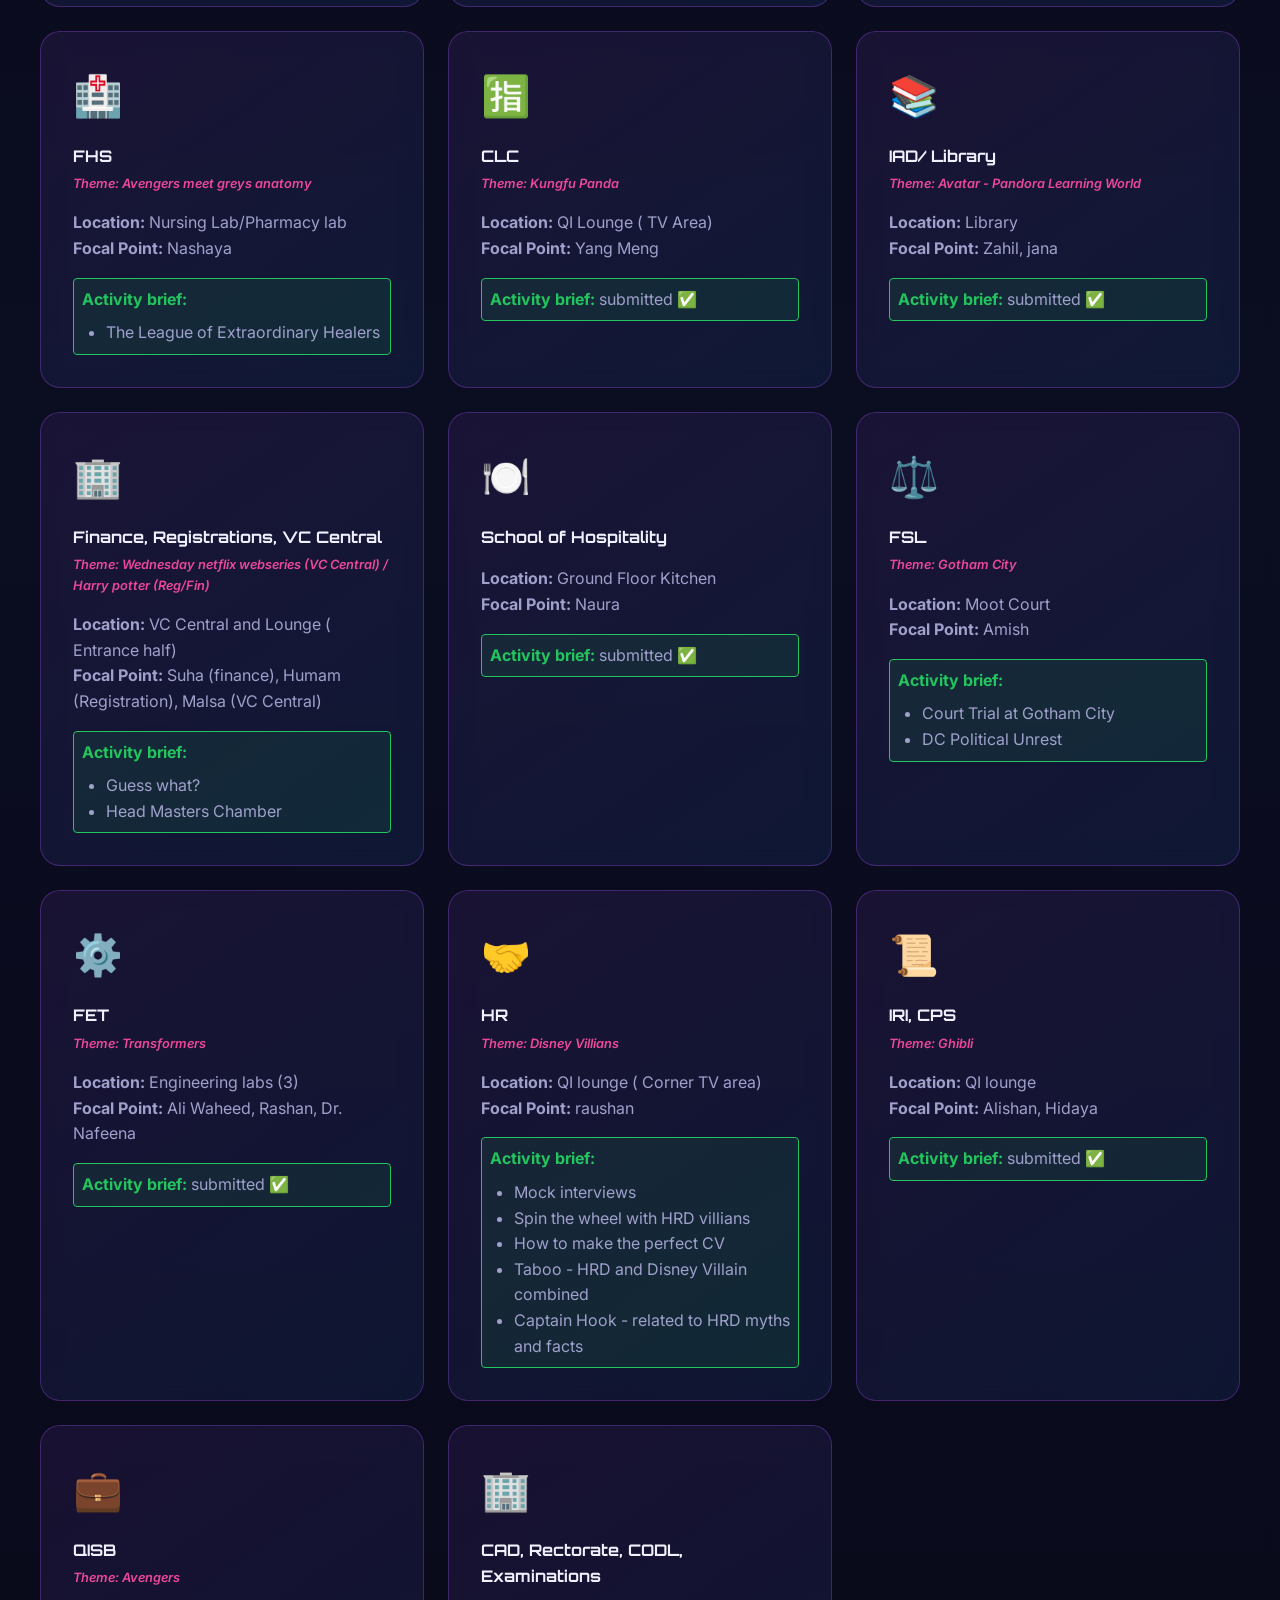
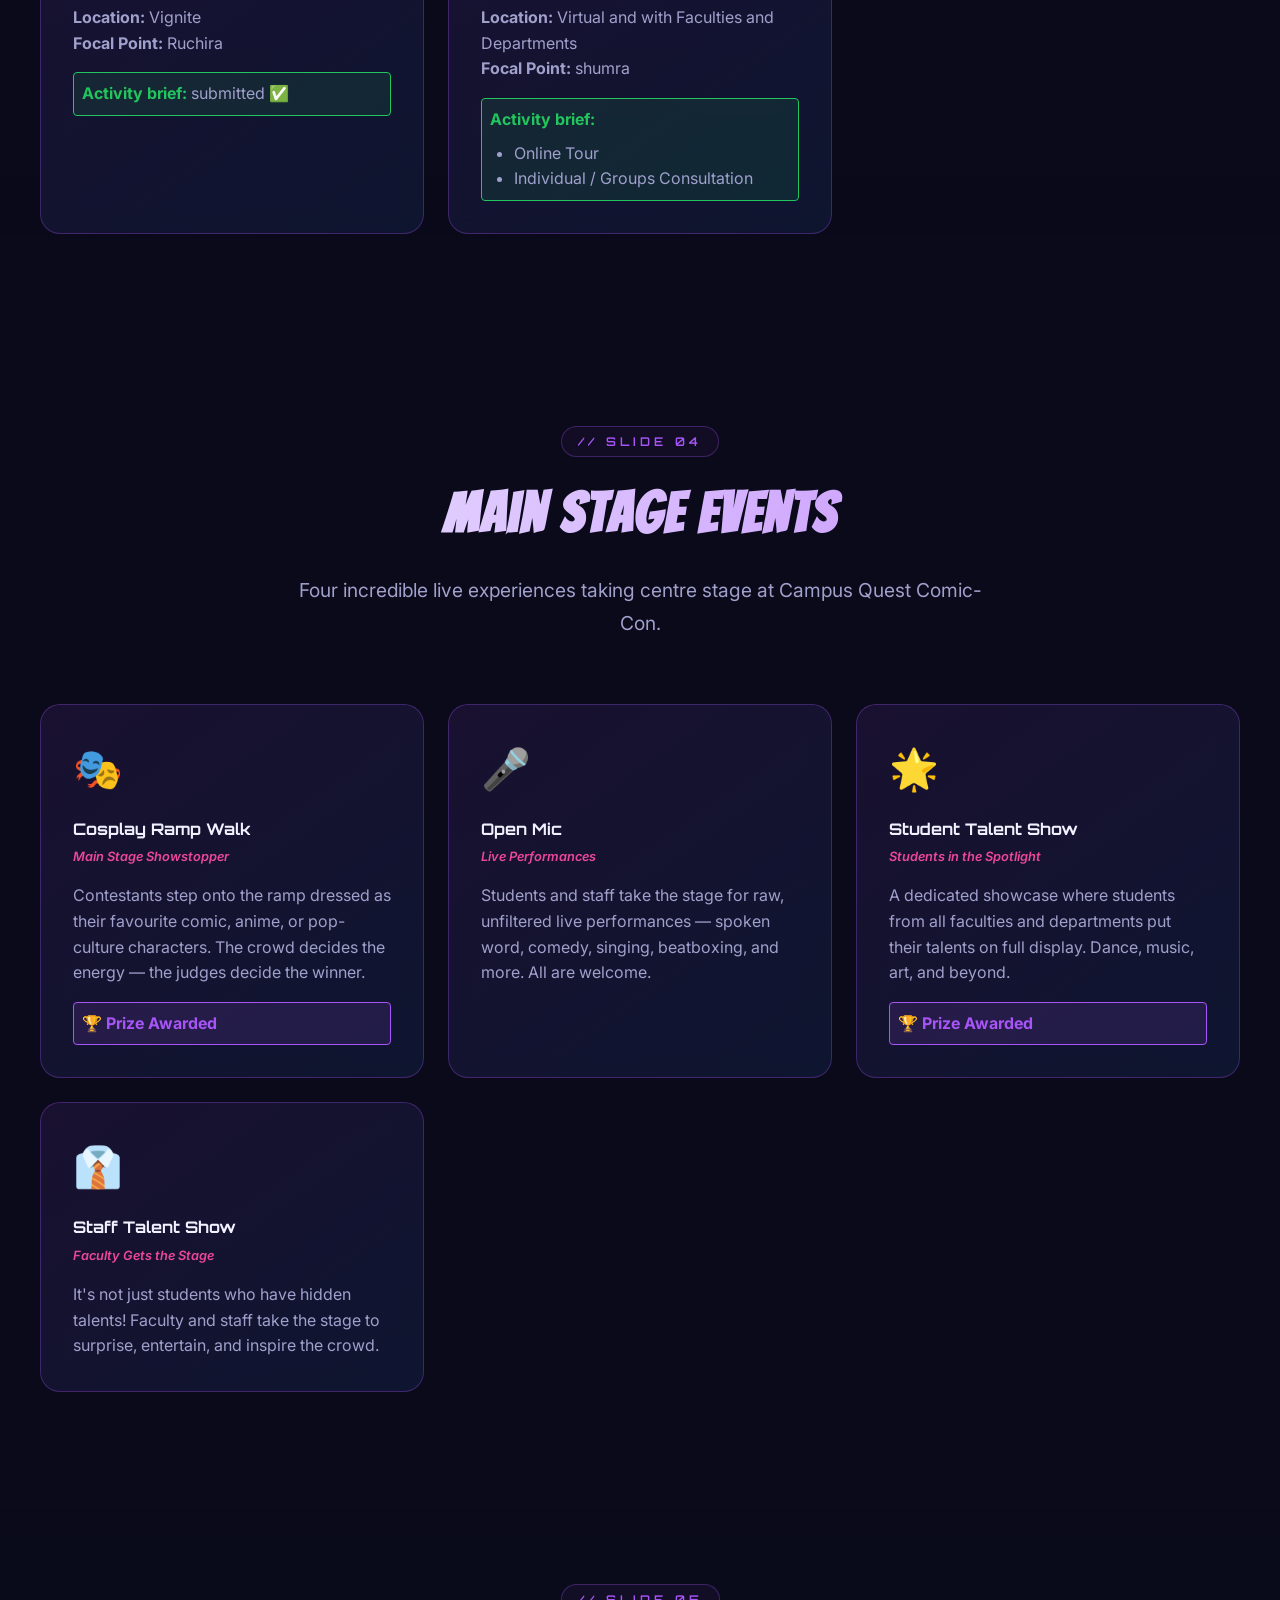
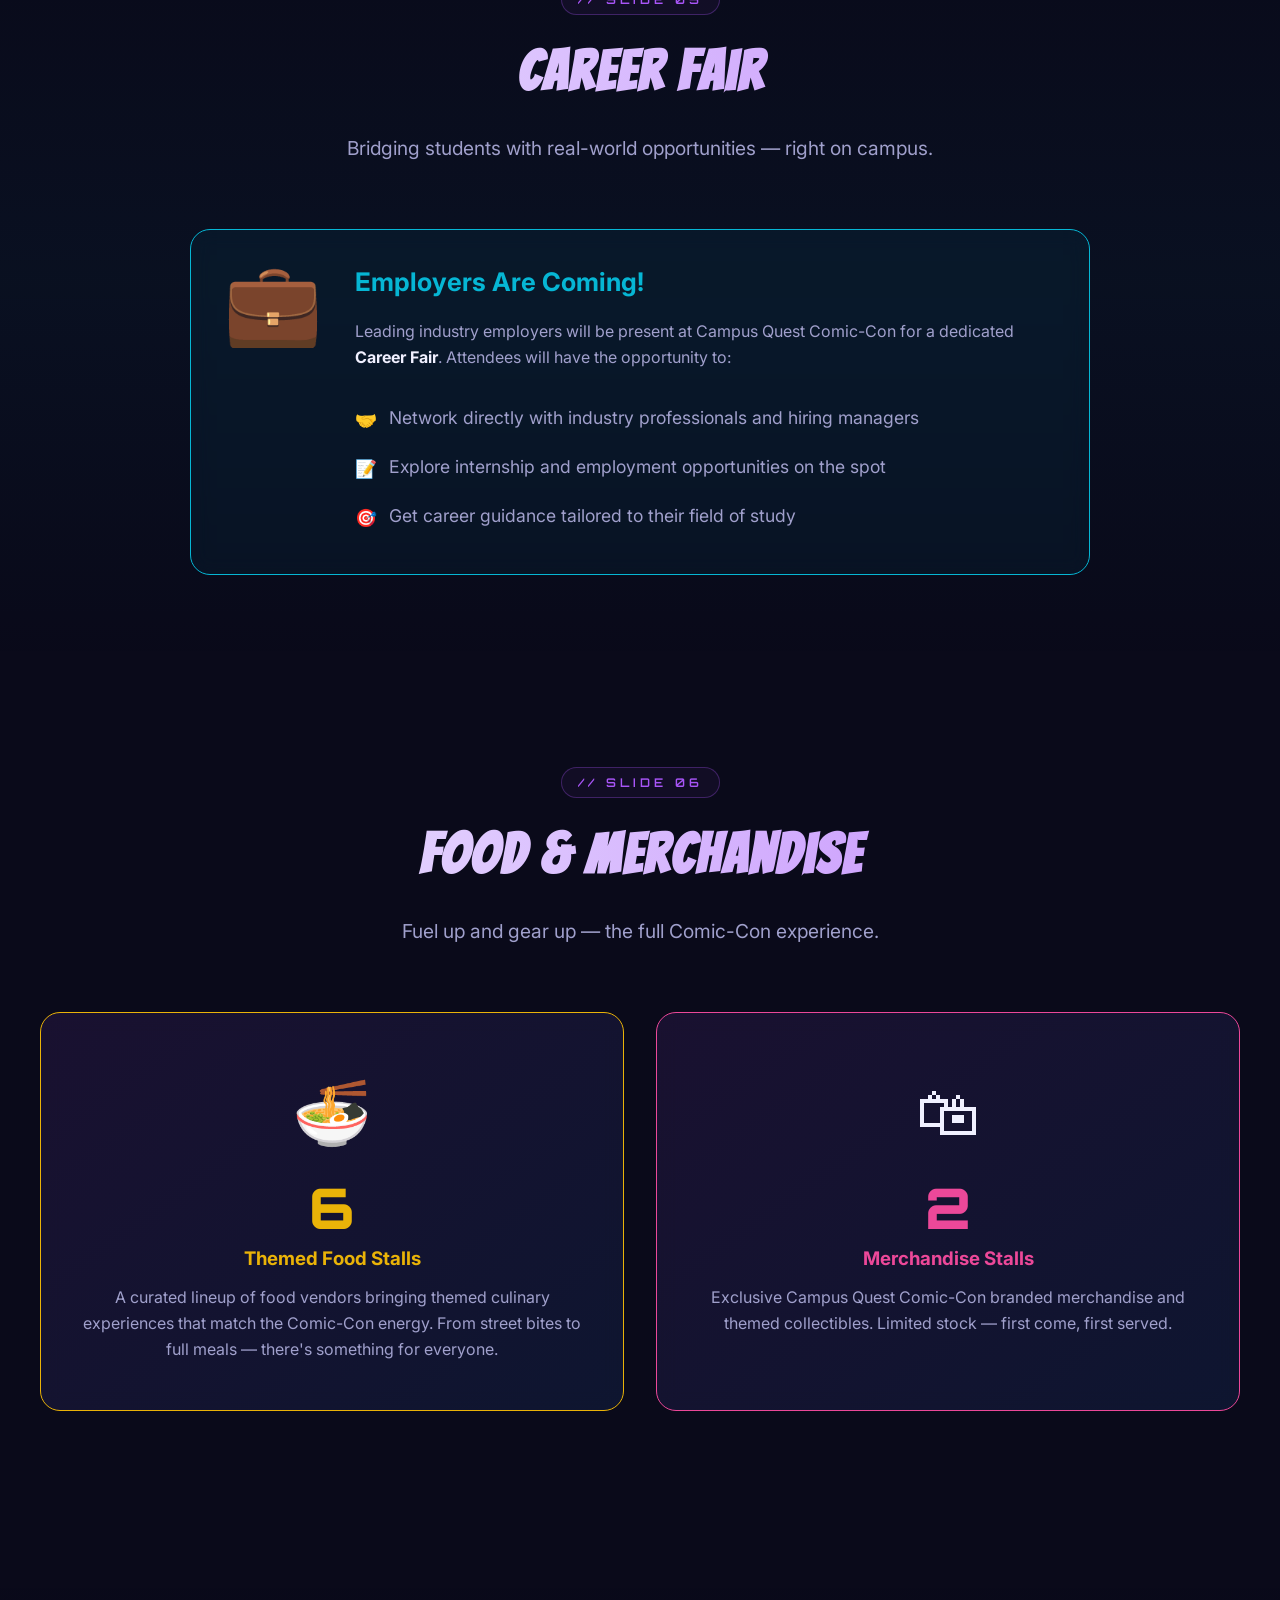
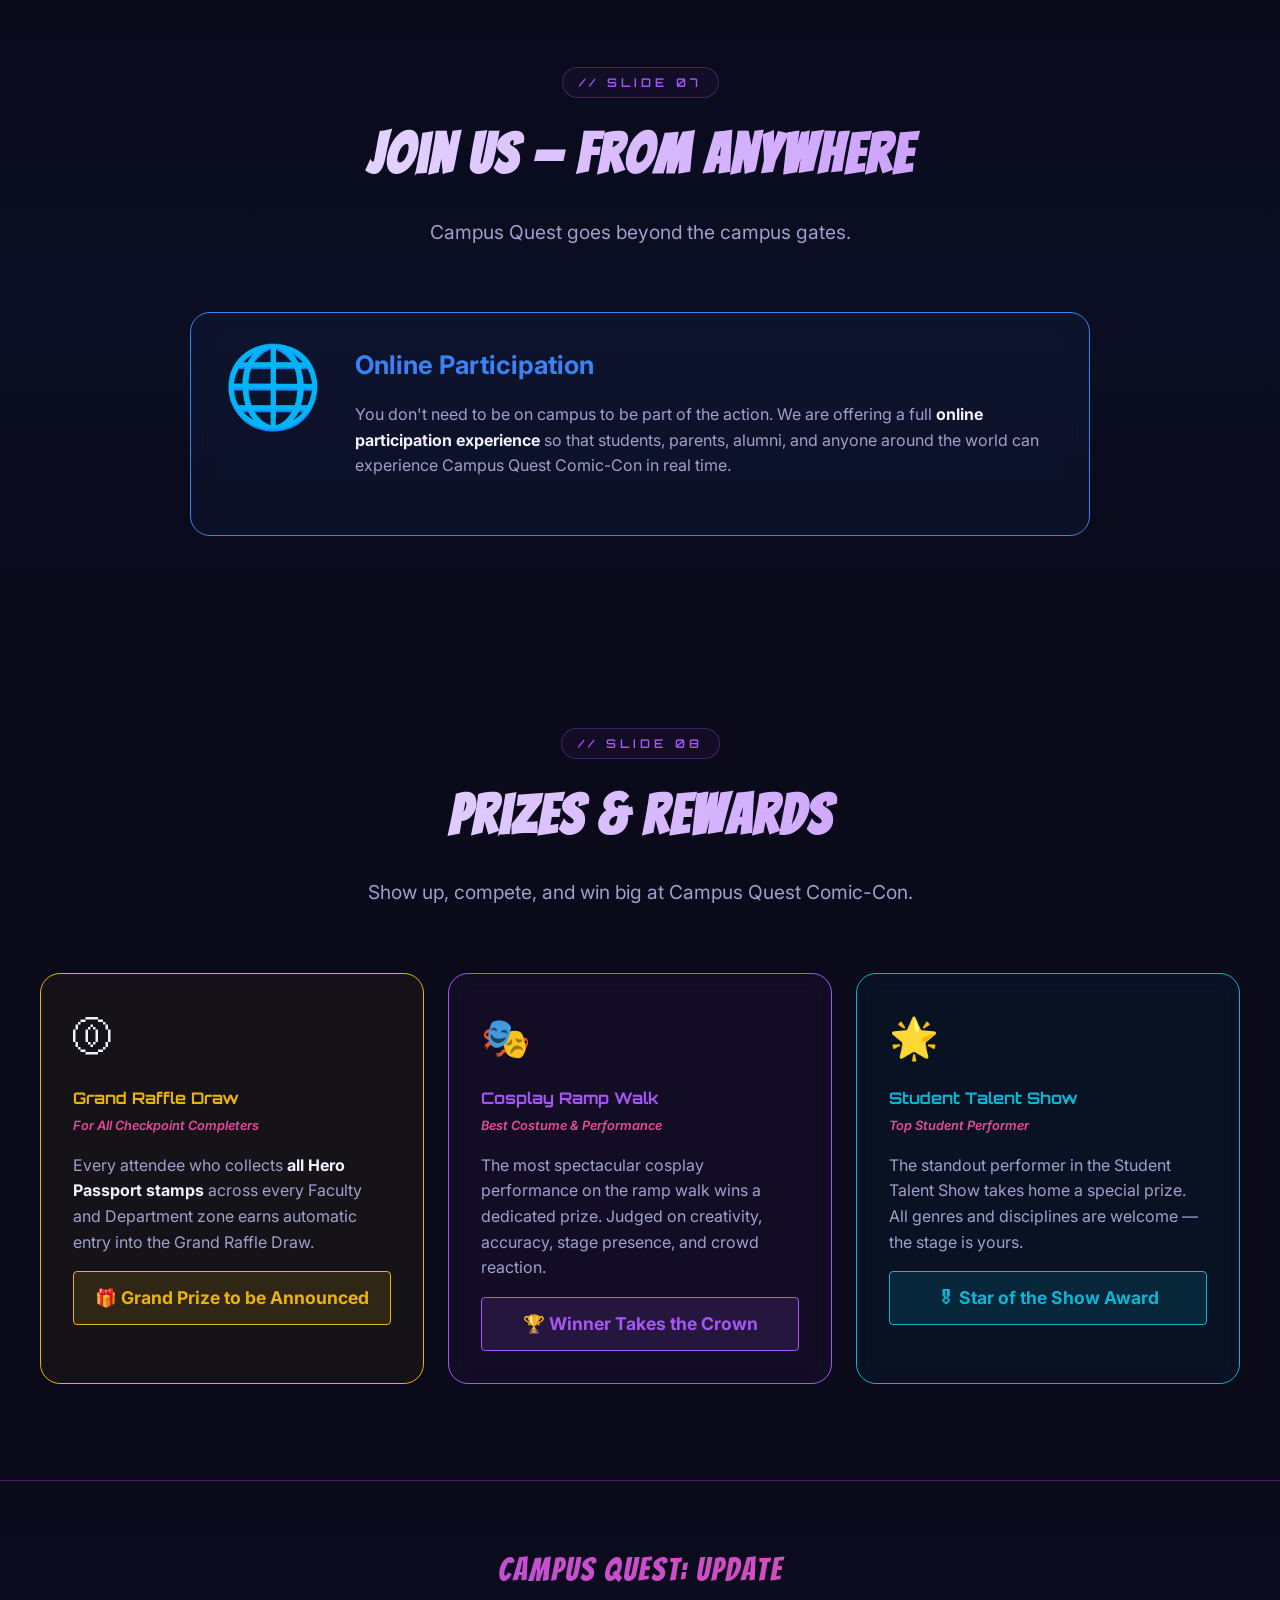
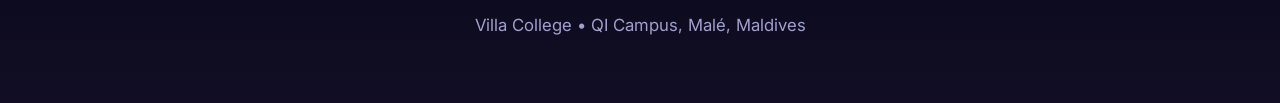
==== commit 0f04cbe6: "style: remove 'focal points' from hero description" ====
--- a/focal_points.html
+++ b/focal_points.html
@@ -44,7 +44,7 @@
             <span class="line2 glitch" data-text="COMIC-CON EDITION">COMIC-CON EDITION</span>
         </h1>
         <p class="hero-subtitle animate-text-1">Preparation Updates</p>
-        <p class="hero-desc animate-text-2">A comprehensive overview of the event status, the digital Hero Passport system, and specific action items for all Faculties and Departments focal points.</p>
+        <p class="hero-desc animate-text-2">A comprehensive overview of the event status, the digital Hero Passport system, and specific action items for all Faculties and Departments.</p>
         <a href="#vision" class="hero-cta">START PRESENTATION ↓</a>
     </div>
     <div class="scroll-indicator">↓</div>
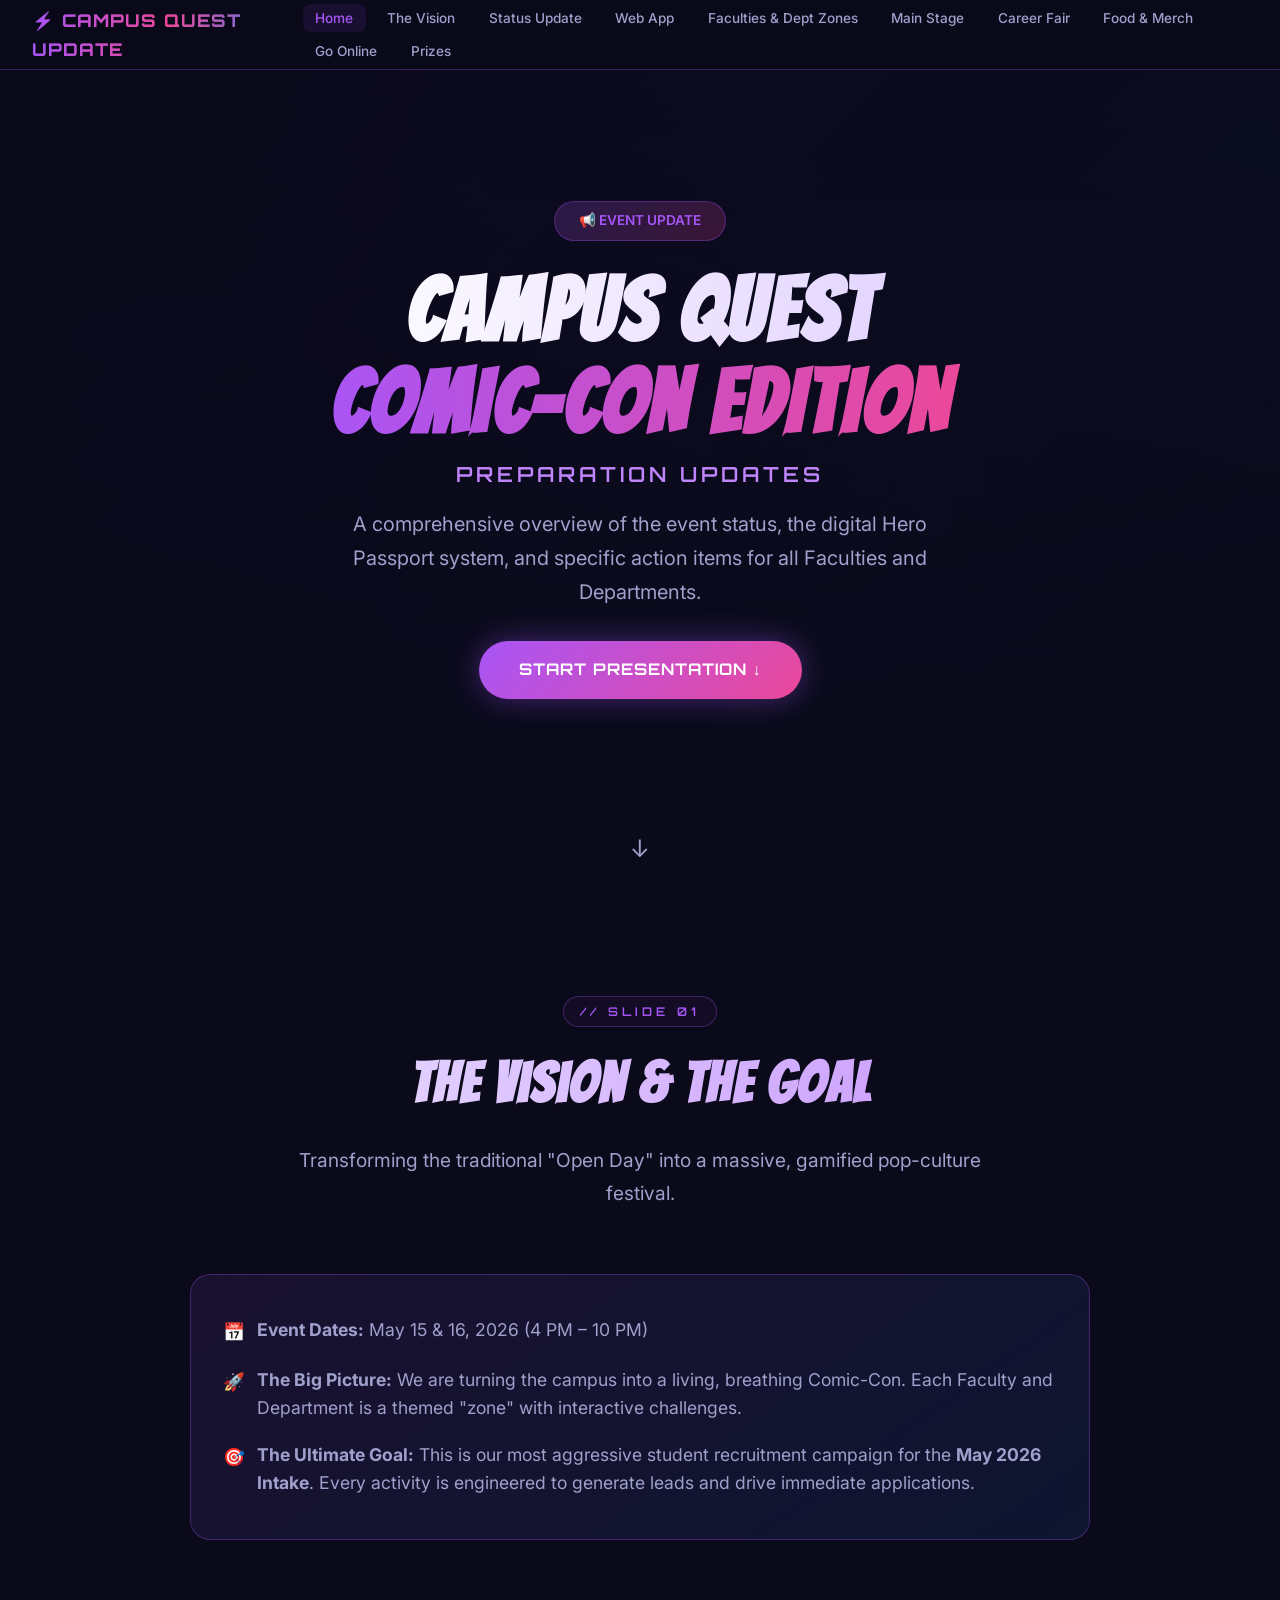
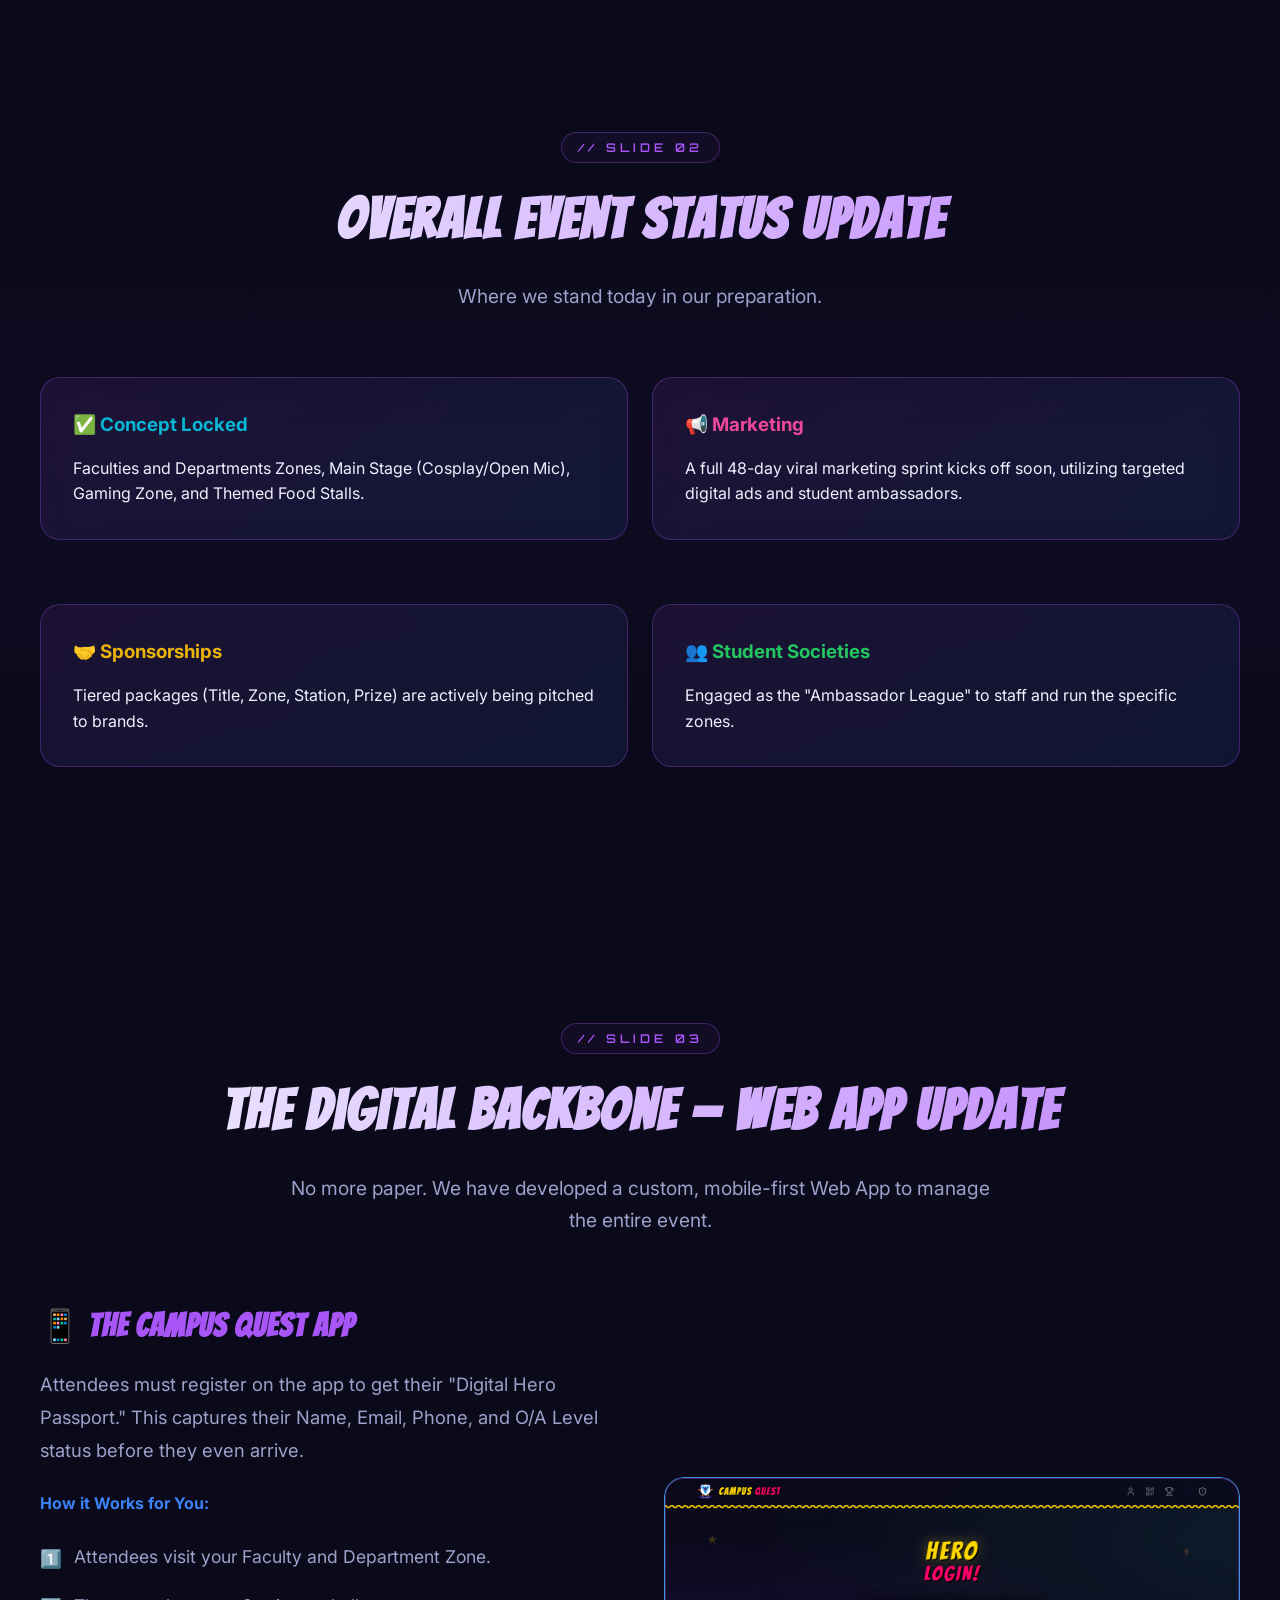
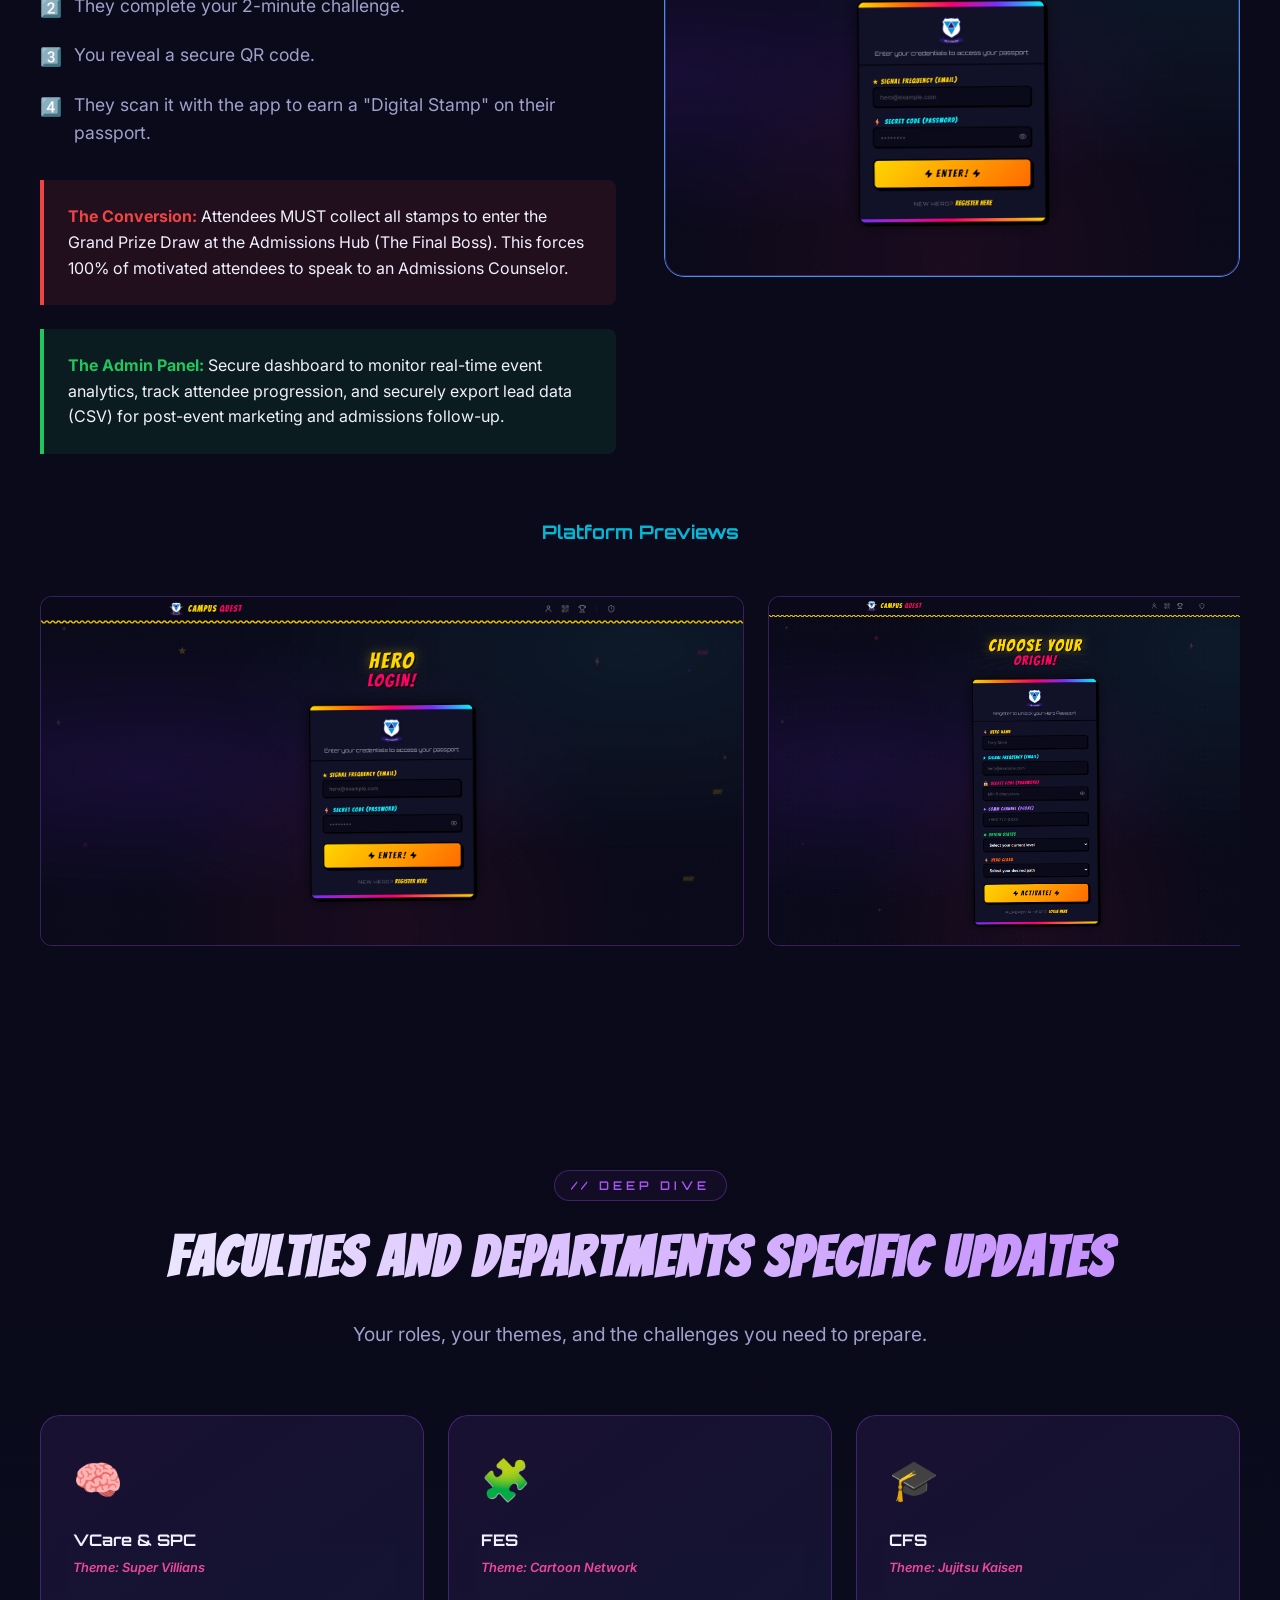
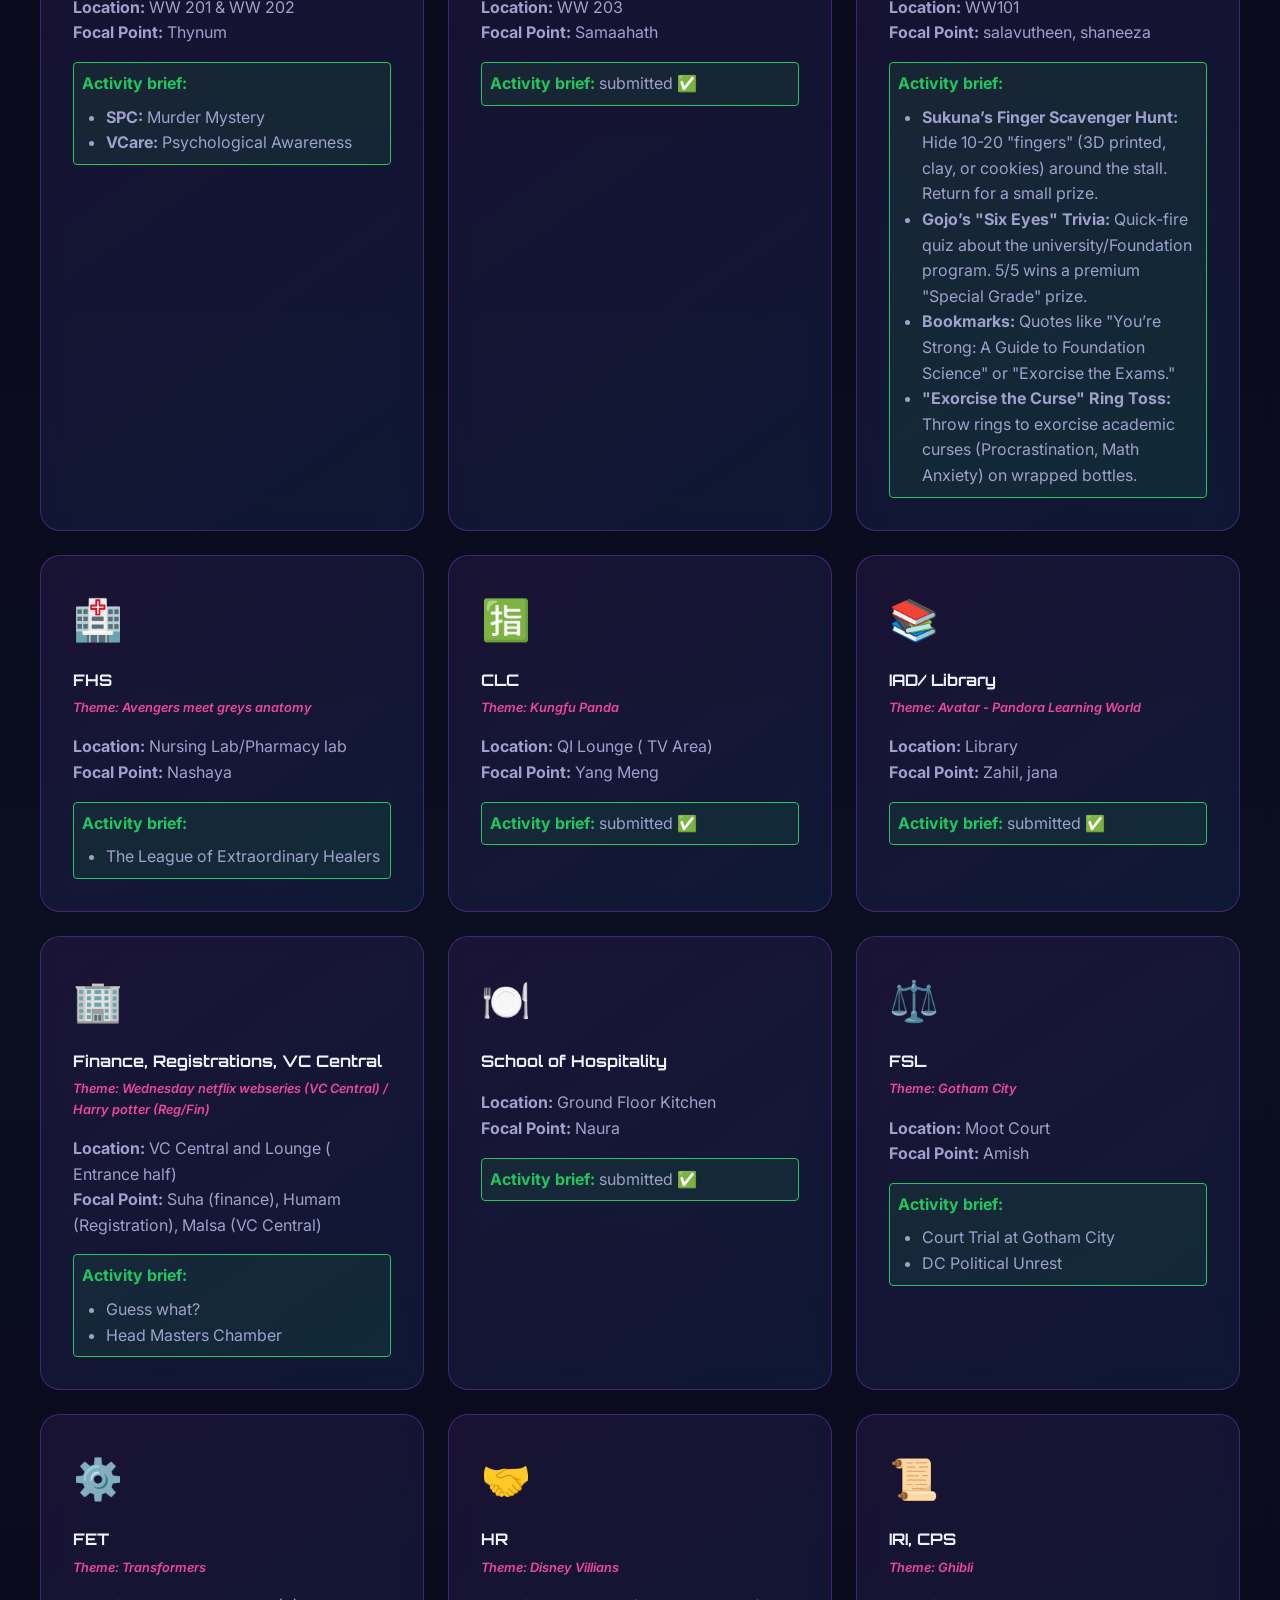
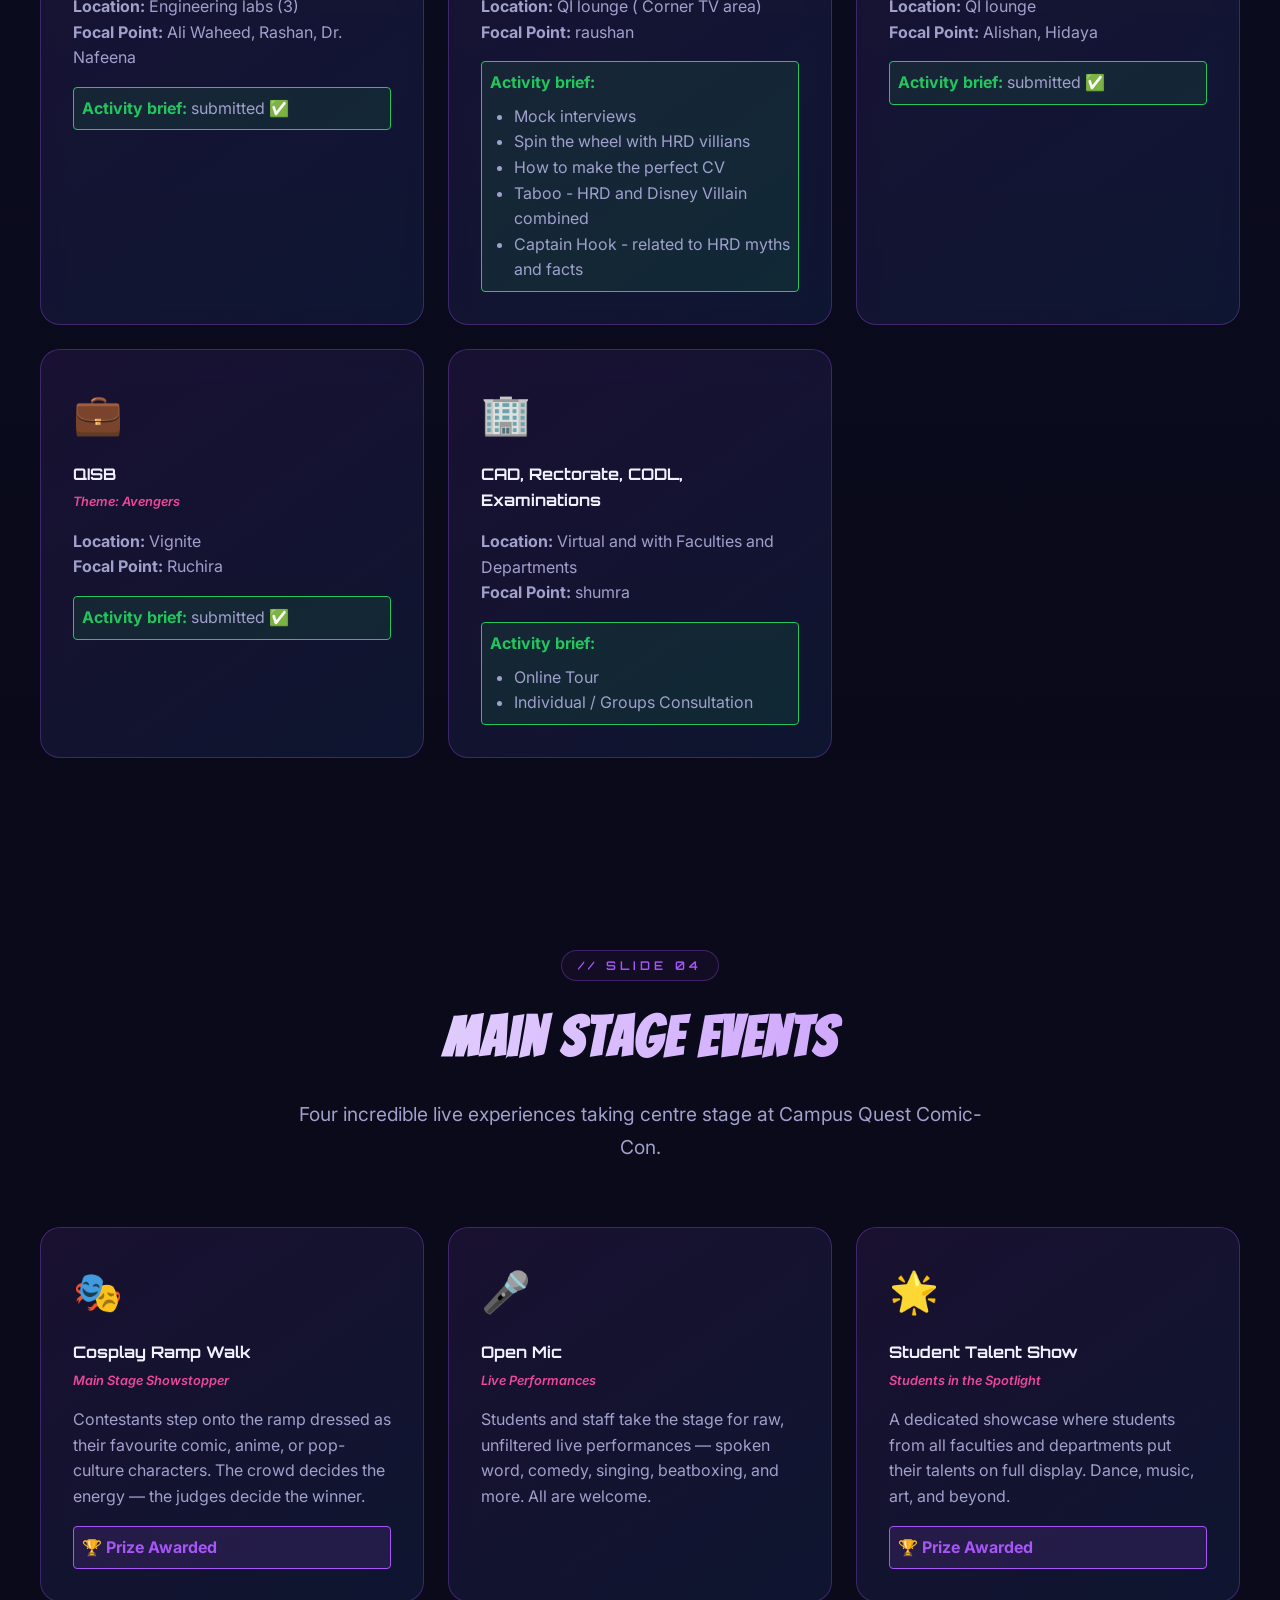
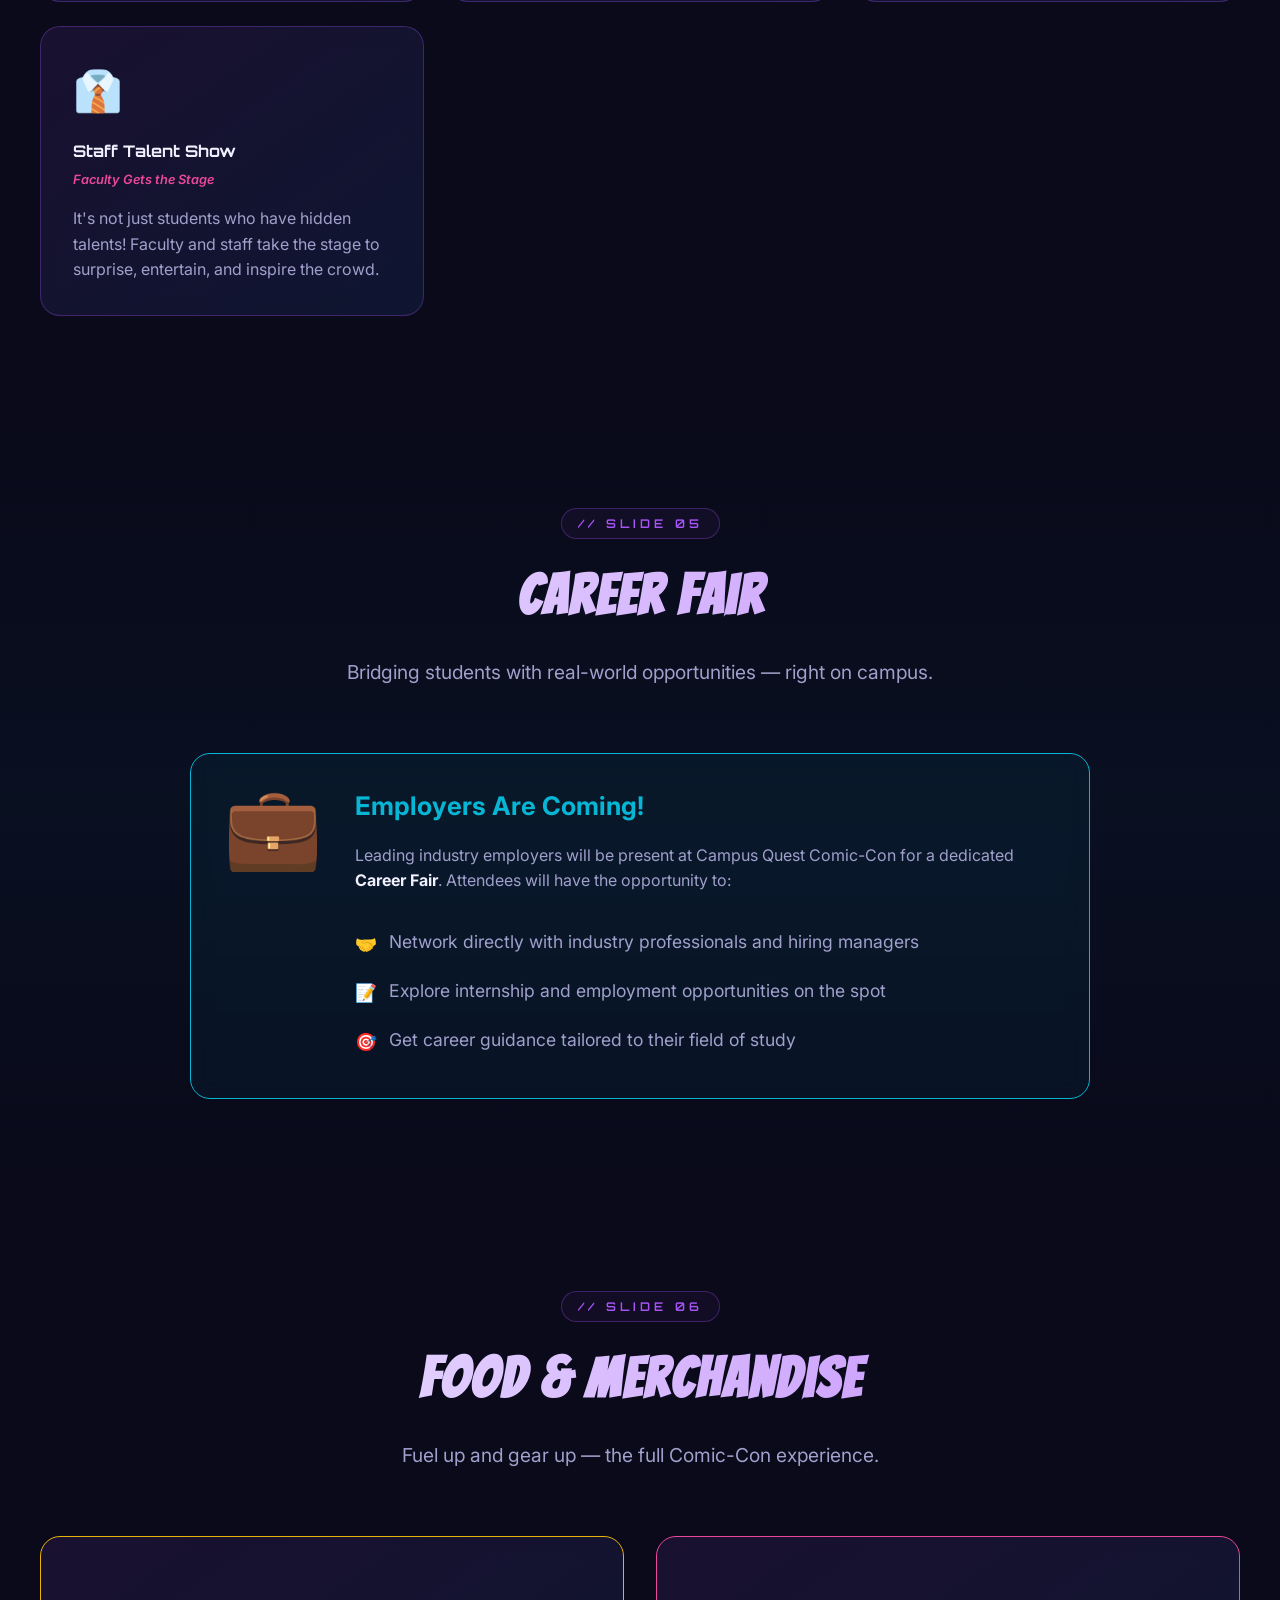
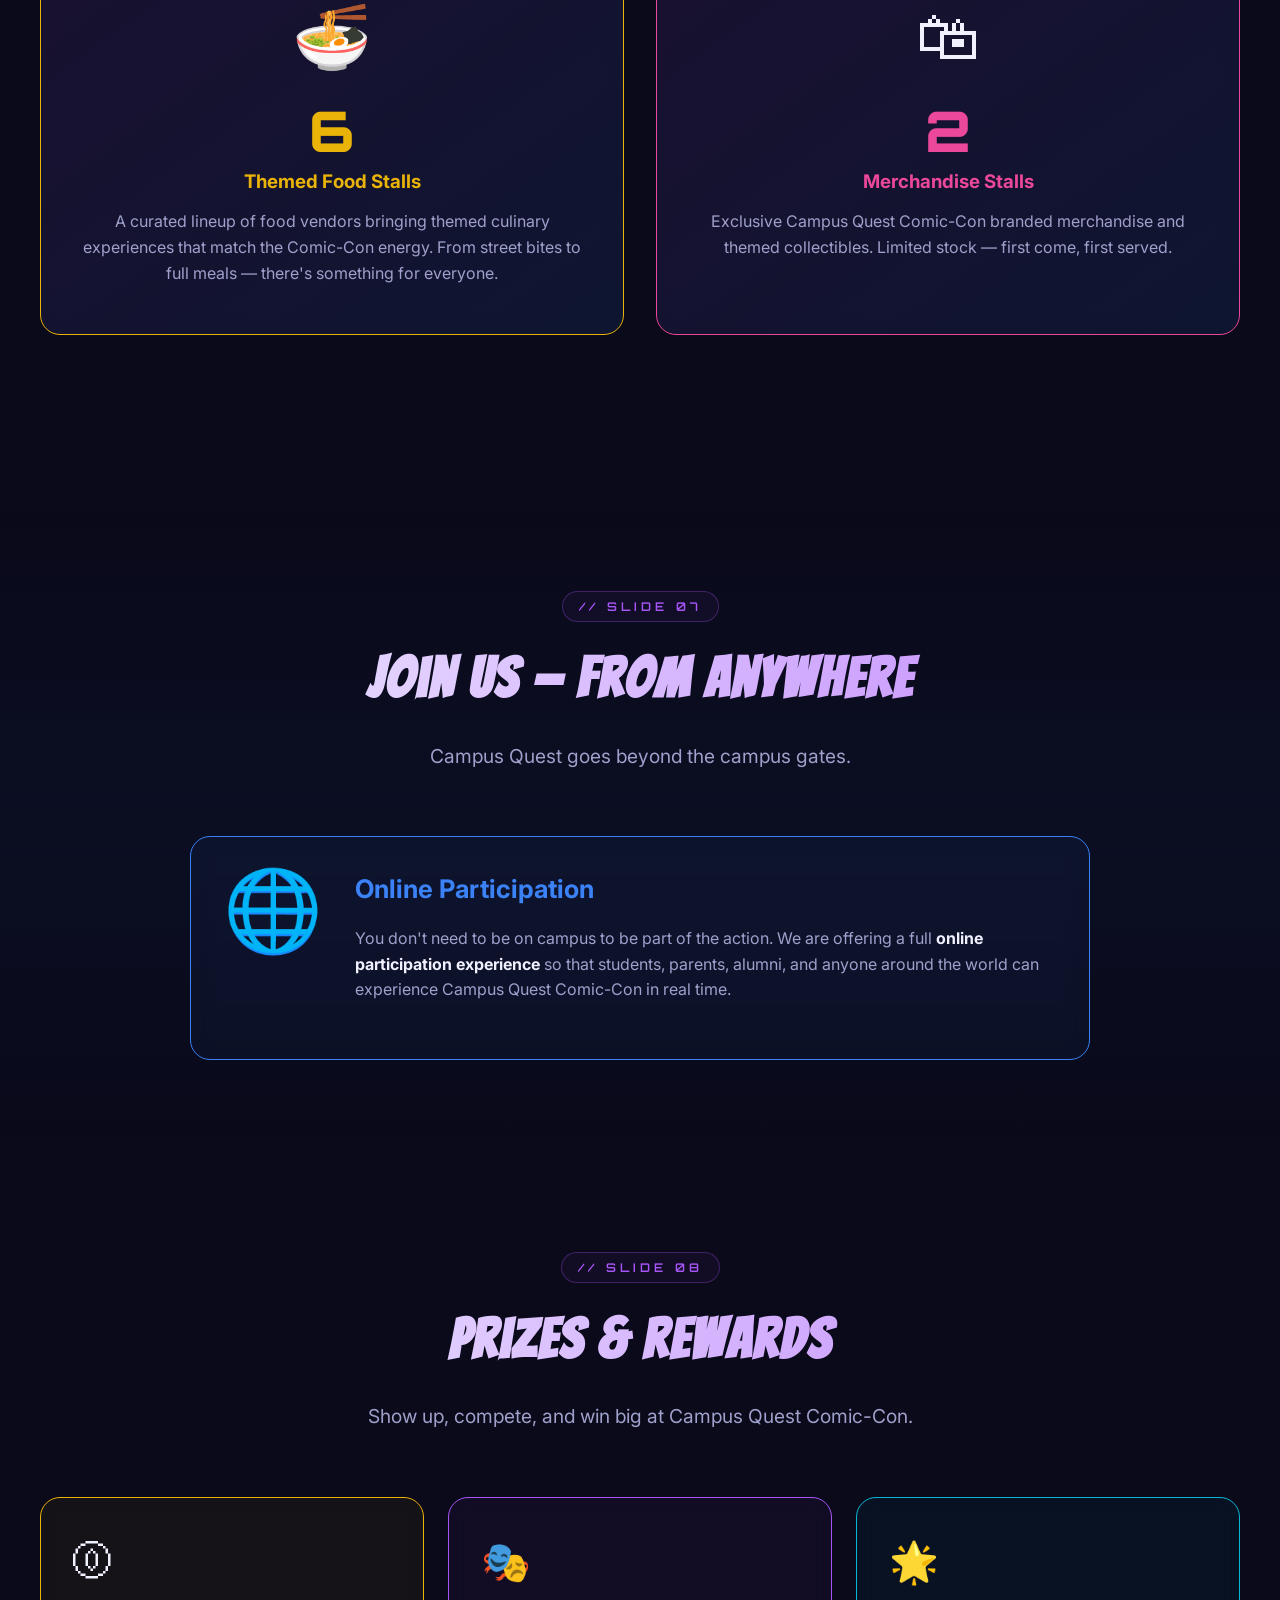
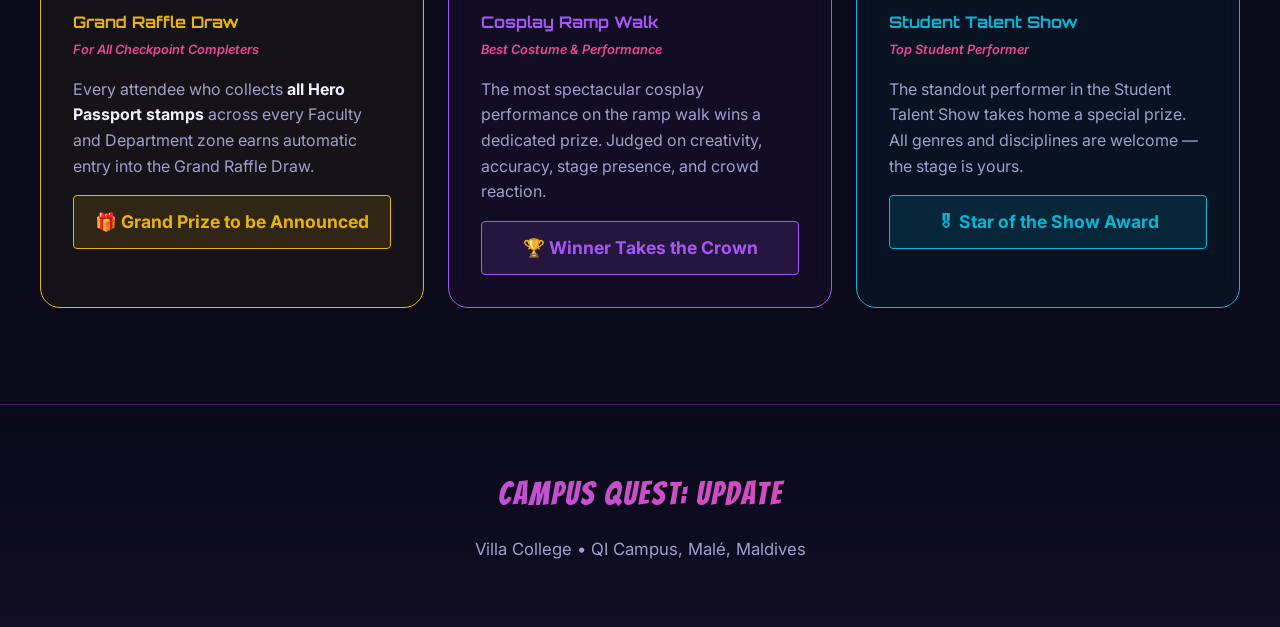
==== commit f61246b9: "feat: add web app preview images to presentation" ====
--- a/focal_points.html
+++ b/focal_points.html
@@ -128,10 +128,21 @@
                     <strong style="color: #22c55e;">The Admin Panel:</strong> Secure dashboard to monitor real-time event analytics, track attendee progression, and securely export lead data (CSV) for post-event marketing and admissions follow-up.
                 </div>
             </div>
-            <div class="what-is-image" style="background: rgba(10,10,26,0.5); display: flex; align-items: center; justify-content: center; border-radius: 20px; border: 1px solid var(--glass-border);">
-                <div style="font-size: 6rem; text-align: center;">
-                    📱<br><span style="font-size: 1.5rem; color: var(--neon-cyan); font-family: 'Orbitron', sans-serif;">Hero Passport UI</span>
-                </div>
+            <div class="what-is-image" style="display: flex; align-items: center; justify-content: center;">
+                <img src="images/webapp/1.png" alt="Hero Passport UI" style="max-width: 100%; max-height: 500px; border-radius: 20px; border: 1px solid var(--neon-cyan); box-shadow: 0 0 20px rgba(6,182,212,0.2);">
+            </div>
+        </div>
+        
+        <div class="reveal" style="margin-top: 4rem;">
+            <h3 style="text-align: center; margin-bottom: 2rem; color: var(--neon-cyan); font-family: 'Orbitron', sans-serif;">Platform Previews</h3>
+            <div style="display: flex; gap: 1.5rem; overflow-x: auto; padding: 1rem 0 2rem 0; scroll-snap-type: x mandatory; scrollbar-width: thin; scrollbar-color: var(--neon-blue) transparent;">
+                <img src="images/webapp/1.png" style="height: 350px; object-fit: contain; border-radius: 12px; border: 1px solid var(--glass-border); scroll-snap-align: center; background: rgba(10,10,26,0.5);" alt="Preview 1">
+                <img src="images/webapp/2.png" style="height: 350px; object-fit: contain; border-radius: 12px; border: 1px solid var(--glass-border); scroll-snap-align: center; background: rgba(10,10,26,0.5);" alt="Preview 2">
+                <img src="images/webapp/3.png" style="height: 350px; object-fit: contain; border-radius: 12px; border: 1px solid var(--glass-border); scroll-snap-align: center; background: rgba(10,10,26,0.5);" alt="Preview 3">
+                <img src="images/webapp/4.png" style="height: 350px; object-fit: contain; border-radius: 12px; border: 1px solid var(--glass-border); scroll-snap-align: center; background: rgba(10,10,26,0.5);" alt="Preview 4">
+                <img src="images/webapp/5.png" style="height: 350px; object-fit: contain; border-radius: 12px; border: 1px solid var(--glass-border); scroll-snap-align: center; background: rgba(10,10,26,0.5);" alt="Preview 5">
+                <img src="images/webapp/6.png" style="height: 350px; object-fit: contain; border-radius: 12px; border: 1px solid var(--glass-border); scroll-snap-align: center; background: rgba(10,10,26,0.5);" alt="Preview 6">
+                <img src="images/webapp/7.png" style="height: 350px; object-fit: contain; border-radius: 12px; border: 1px solid var(--glass-border); scroll-snap-align: center; background: rgba(10,10,26,0.5);" alt="Preview 7">
             </div>
         </div>
     </div>
